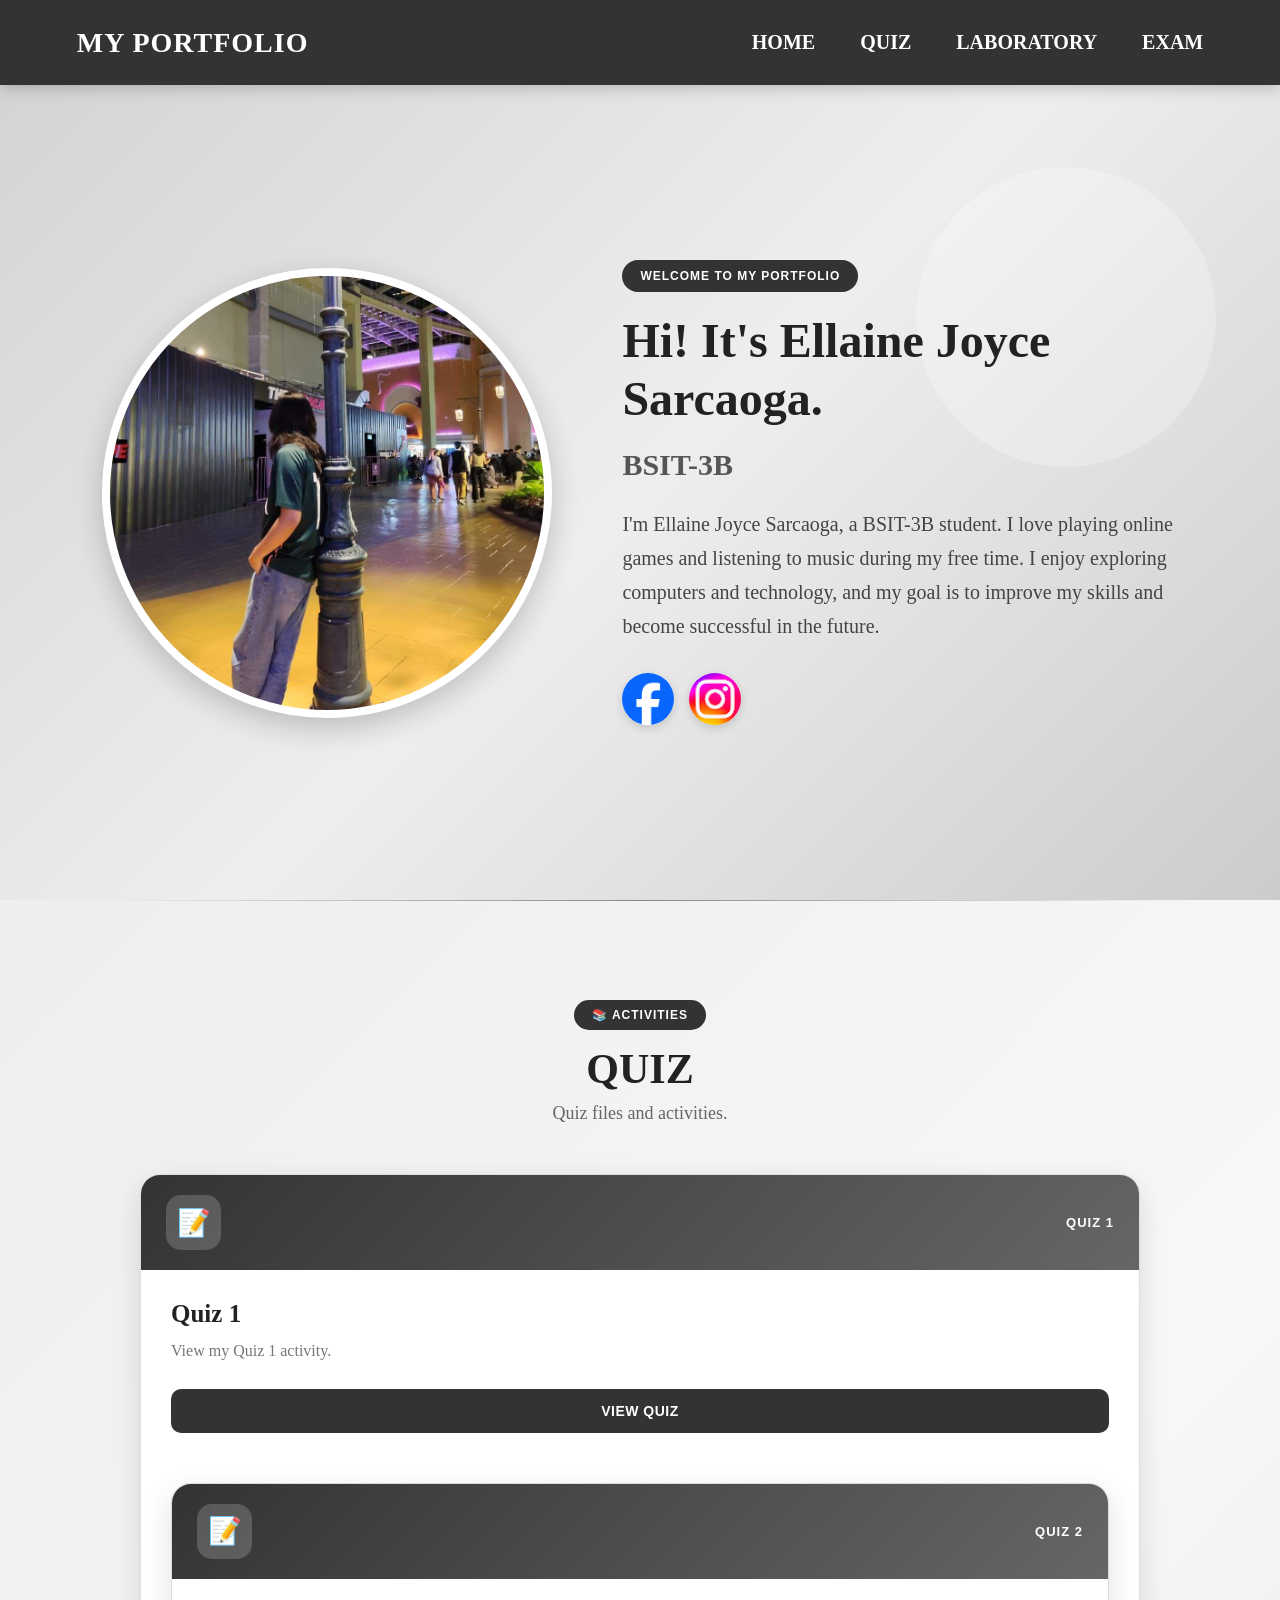
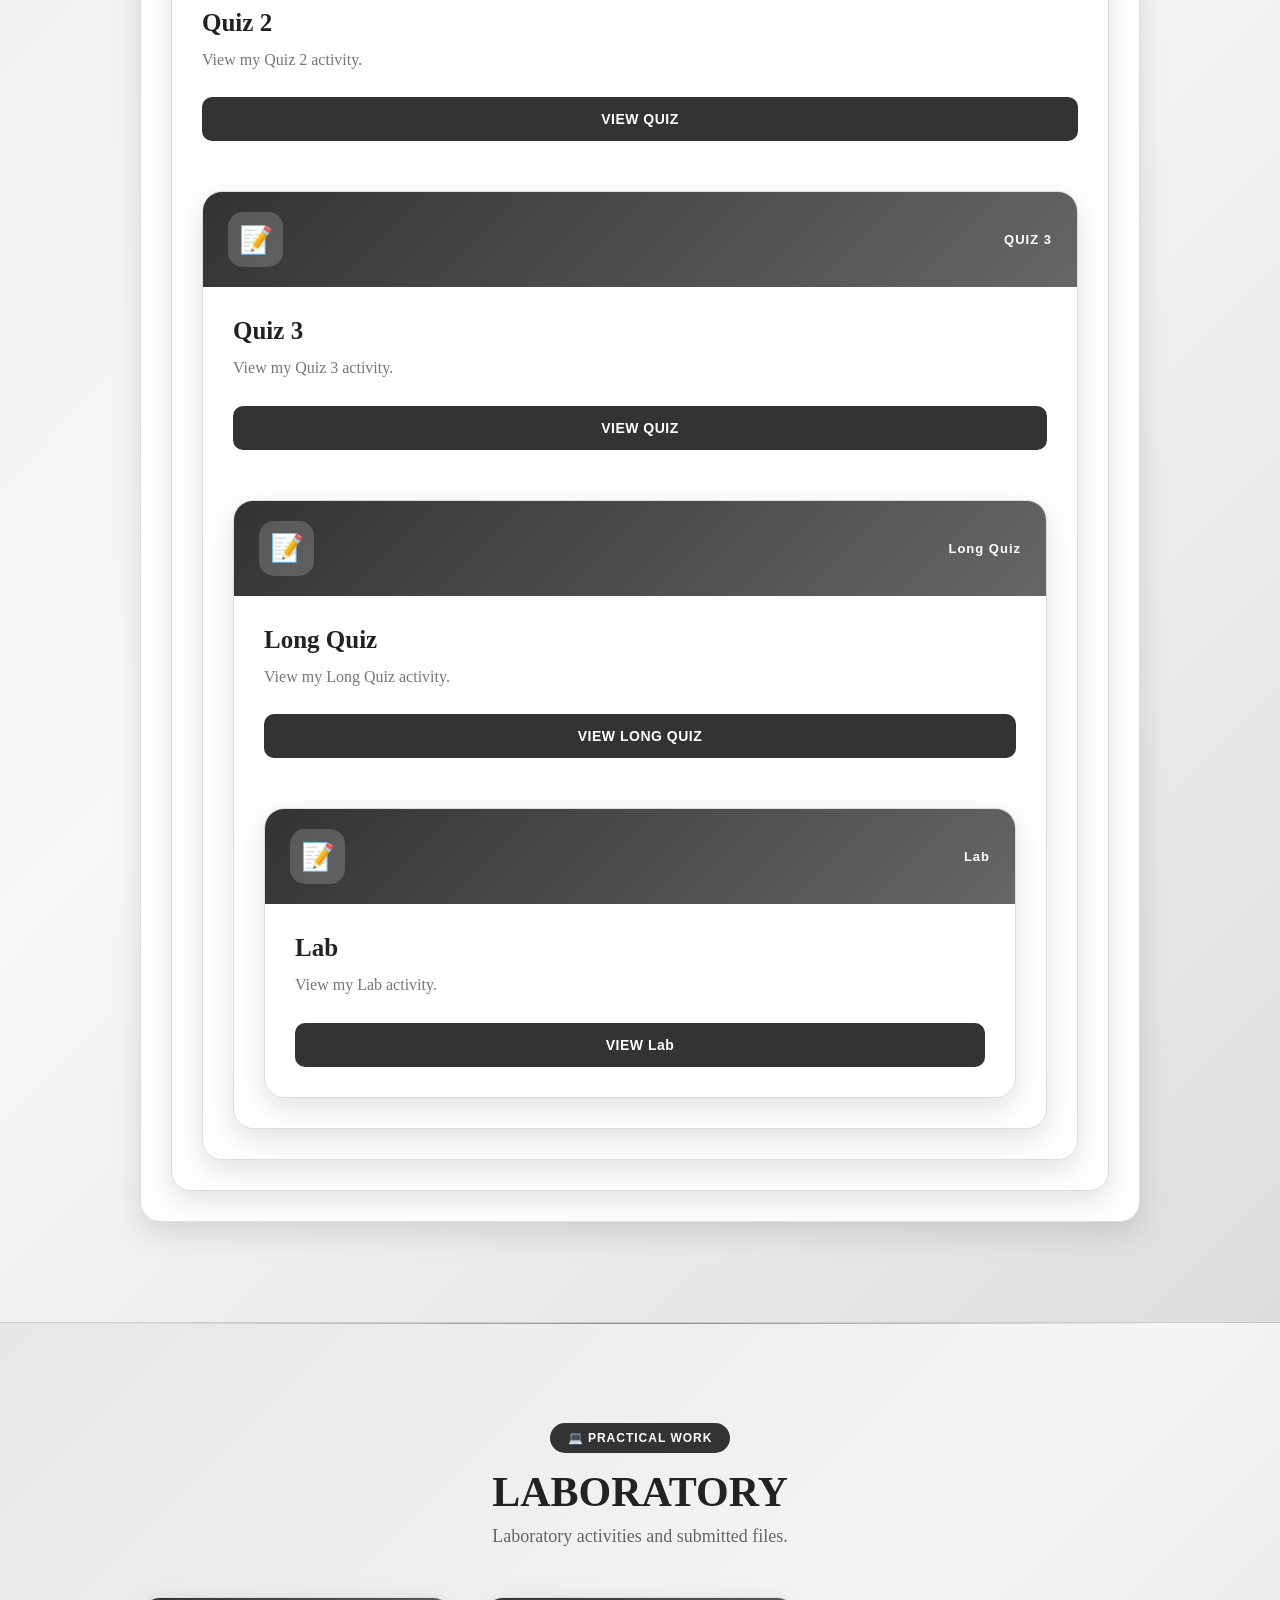
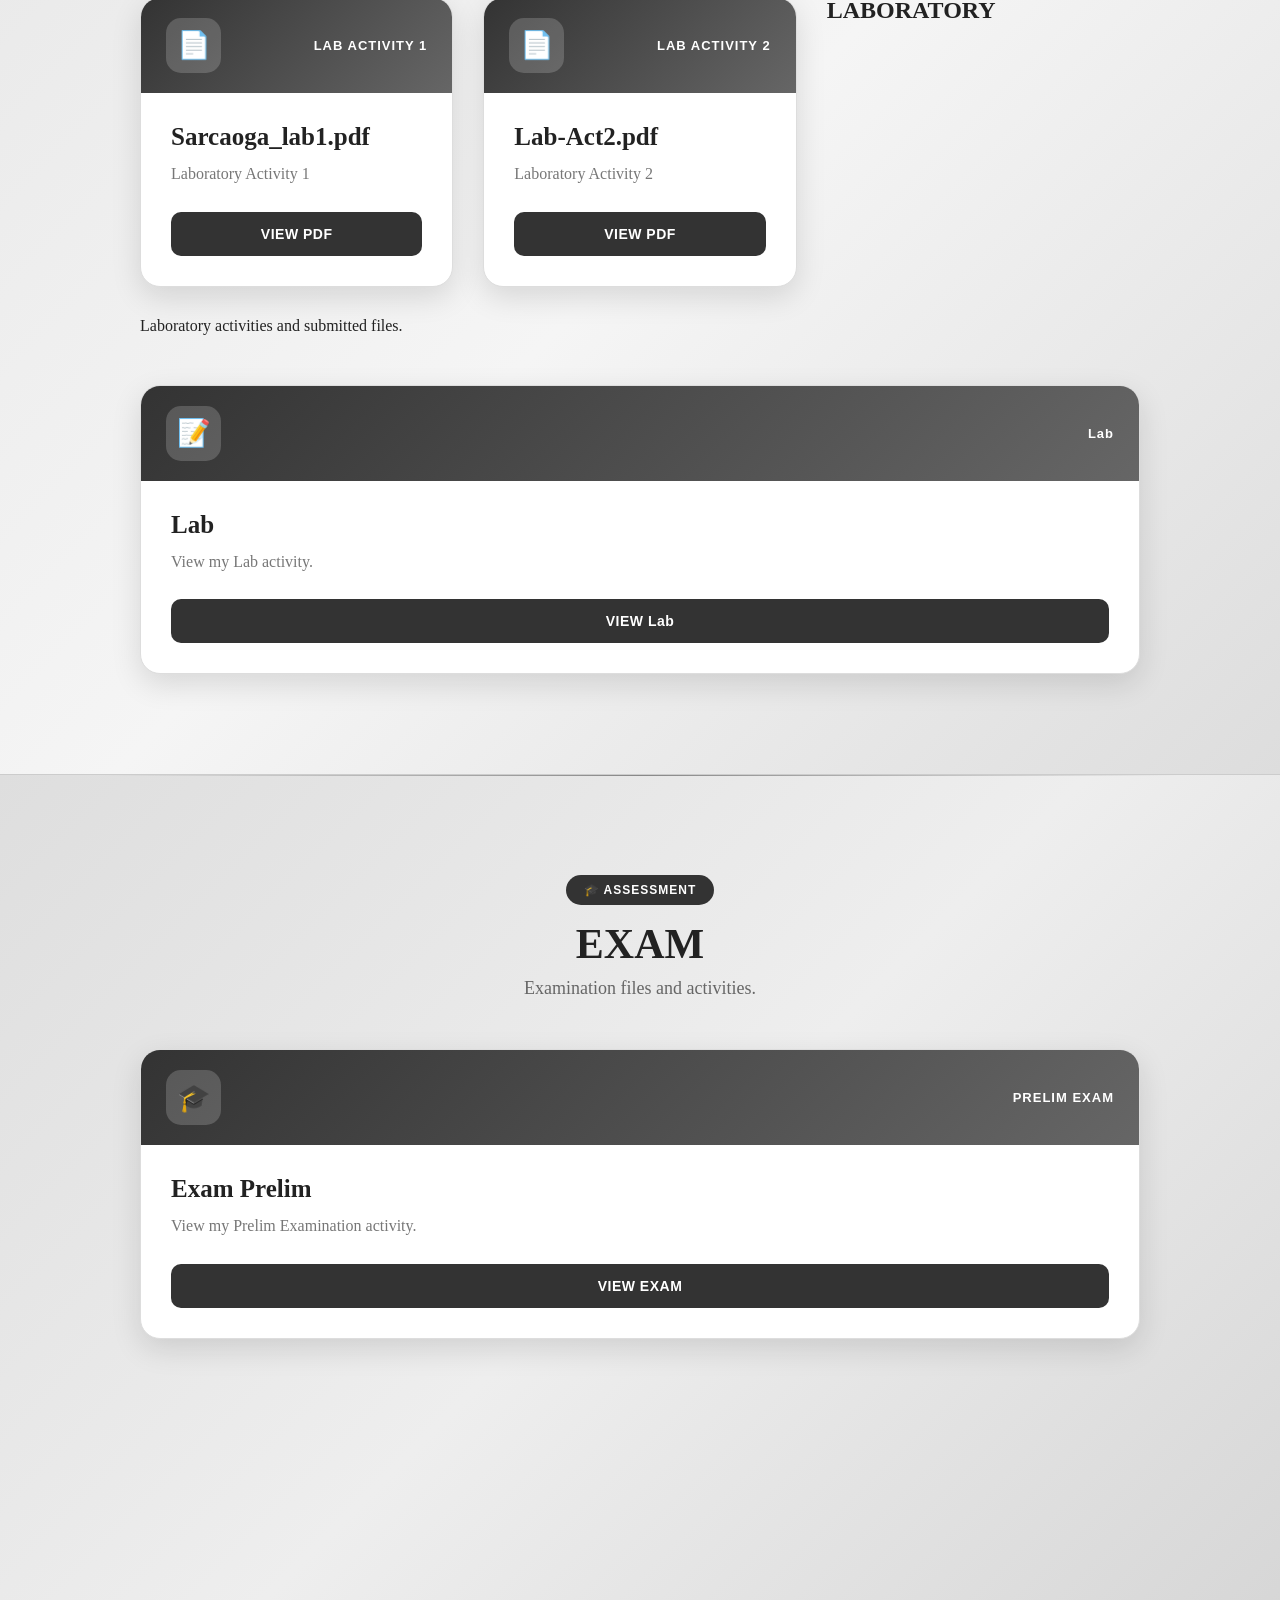
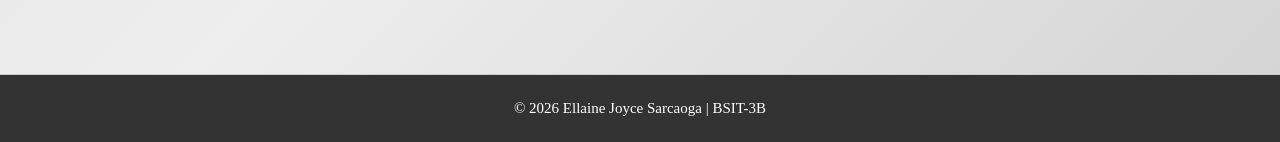
==== index.html @ f3a7a035 "Update index.html" ====
<!DOCTYPE html>
 <html lang="en"> 
    <head> 
        <meta charset="UTF-8"> 
        <meta name="viewport" content="width=device-width, initial-scale=1.0"> 
        <title>Ellaine Joyce Sarcaoga | My Portfolio</title>
        <link rel="stylesheet" href="style.css"> </head>
    <body>
             <header>
                 <div class="logo"> MY PORTFOLIO </div>
<nav>
    <a href="#home">HOME</a>
    <a href="#quiz">QUIZ</a>
    <a href="#laboratory">LABORATORY</a>
    <a href="#exam">EXAM</a>
</nav>

</header> <section id="home" class="home-section"> <div class="profile-container"> <div class="profile-image"> <img src="Profile.jpg" alt="Ellaine Joyce Sarcaoga"> </div>
    <div class="intro">
        <span class="home-badge">
            WELCOME TO MY PORTFOLIO
        </span>

        <h1>
            Hi! It's Ellaine Joyce Sarcaoga.
        </h1>

        <h2>
            BSIT-3B
        </h2>

        <p>
            I'm Ellaine Joyce Sarcaoga, a BSIT-3B student.
            I love playing online games and listening to music
            during my free time. I enjoy exploring computers and
            technology, and my goal is to improve my skills and
            become successful in the future.
        </p>

        <div class="social-icons">
            <a href="#" title="Facebook">
                <img src="fb logo.webp" alt="Facebook">
            </a>

            <a href="#" title="Instagram">
                <img src="insta.webp" alt="Instagram">
            </a>
        </div>
    </div>
</div>

</section> <section id="quiz" class="file-section quiz-section"> <div class="section-header"> <span class="section-badge"> 📚 ACTIVITIES </span>
    <h1>
        QUIZ
    </h1>

    <p>
        Quiz files and activities.
    </p>
</div>

<div class="activity-grid">
    <article class="activity-card">
        <div class="card-top">
            <div class="card-icon">
                📝
            </div>

            <span>
                QUIZ 1
            </span>
        </div>

        <div class="activity-content">
            <h2>
                Quiz 1
            </h2>

            <p>
                View my Quiz 1 activity.
            </p>

            <button
                type="button"
                class="design-button"
                onclick="openDefaultImage('Quiz 1.png', 'Quiz 1')">
                VIEW QUIZ
            </button>
         <span>
          
<div class="activity-grid">
    <article class="activity-card">
        <div class="card-top">
            <div class="card-icon">
                📝
            </div>

            <span>
                QUIZ 2
            </span>
        </div>

        <div class="activity-content">
            <h2>
                Quiz 2
            </h2>

            <p>
                View my Quiz 2 activity.
            </p>

            <button
                type="button"
                class="design-button"
                onclick="openDefaultImage('quiz2.jpg', 'Quiz 2')">
                VIEW QUIZ
            </button>
         <span>

<div class="activity-grid">
    <article class="activity-card">
        <div class="card-top">
            <div class="card-icon">
                📝
            </div>

            <span>
                QUIZ 3
            </span>
        </div>

        <div class="activity-content">
            <h2>
                Quiz 3
            </h2>

            <p>
                View my Quiz 3 activity.
            </p>

            <button
                type="button"
                class="design-button"
                onclick="openDefaultImage('quiz3.jpg', 'Quiz 3')">
                VIEW QUIZ
            </button>
         <span>

<div class="activity-grid">
    <article class="activity-card">
        <div class="card-top">
            <div class="card-icon">
                📝
            </div>

            <span>
                Long Quiz
            </span>
        </div>

        <div class="activity-content">
            <h2>
                Long Quiz 
            </h2>

            <p>
                View my Long Quiz activity.
            </p>

            <button
                type="button"
                class="design-button"
                onclick="openDefaultImage('longquiz.jpg', 'Long Quiz')">
                VIEW LONG QUIZ
            </button>
         <span>
          
 <div class="activity-grid">
    <article class="activity-card">
        <div class="card-top">
            <div class="card-icon">
                📝
            </div>

            <span>
                Lab
            </span>
        </div>

        <div class="activity-content">
            <h2>
                Lab 
            </h2>

            <p>
                View my Lab activity.
            </p>

            <button
                type="button"
                class="design-button"
                onclick="openDefaultImage('lab3.png', 'Lab')">
                VIEW Lab
            </button>
         <span>
        </div>
    </article>
</div>

</section> <section id="laboratory" class="file-section laboratory-section"> <div class="section-header"> <span class="section-badge"> 💻 PRACTICAL WORK </span>
    <h1>
        LABORATORY
    </h1>

    <p>
        Laboratory activities and submitted files.
    </p>
</div>

<div class="activity-grid laboratory-grid">
    <article class="activity-card">
        <div class="card-top">
            <div class="card-icon">
                📄
            </div>

            <span>
                LAB ACTIVITY 1
            </span>
        </div>

        <div class="activity-content">
            <h2>
                Sarcaoga_lab1.pdf
            </h2>

            <p>
                Laboratory Activity 1
            </p>

            <button
                type="button"
                class="design-button"
                onclick="openDefaultPDF('Sarcaoga_lab1.pdf')">
                VIEW PDF
            </button>
        </div>
    </article>

    <article class="activity-card">
        <div class="card-top">
            <div class="card-icon">
                📄
            </div>

            <span>
                LAB ACTIVITY 2
            </span>
        </div>

        <div class="activity-content">
            <h2>
                Lab-Act2.pdf
            </h2>

            <p>
                Laboratory Activity 2
            </p>

            <button
                type="button"
                class="design-button"
                onclick="openDefaultPDF('Lab-Act2.pdf')">
                VIEW PDF
            </button>
        </div>
    </article>
     <h1>
        LABORATORY
    </h1>

    <p>
        Laboratory activities and submitted files.
    </p>
</div>

<div class="activity-grid">
    <article class="activity-card">
        <div class="card-top">
            <div class="card-icon">
                📝
            </div>

            <span>
                Lab
            </span>
        </div>

        <div class="activity-content">
            <h2>
                Lab 
            </h2>

            <p>
                View my Lab activity.
            </p>

            <button
                type="button"
                class="design-button"
                onclick="openDefaultImage('lab3.png', 'Lab')">
                VIEW Lab
            </button>
         <span>
        </div>
    </article>
</div>

</section> <section id="exam" class="file-section exam-section"> <div class="section-header"> <span class="section-badge"> 🎓 ASSESSMENT </span>
    <h1>
        EXAM
    </h1>

    <p>
        Examination files and activities.
    </p>
</div>

<div class="activity-grid">
    <article class="activity-card">
        <div class="card-top">
            <div class="card-icon">
                🎓
            </div>

            <span>
                PRELIM EXAM
            </span>
        </div>

        <div class="activity-content">
            <h2>
                Exam Prelim
            </h2>

            <p>
                View my Prelim Examination activity.
            </p>

            <button
                type="button"
                class="design-button"
                onclick="openDefaultImage('exam prelim.png', 'Exam Prelim')">
                VIEW EXAM
            </button>
        </div>
    </article>
</div>

</section> <footer> <p> © 2026 Ellaine Joyce Sarcaoga | BSIT-3B </p> </footer> <div id="viewModal" class="modal"> <div class="modal-content"> <div class="modal-header"> <h2 id="modalTitle"> File Preview </h2>
        <button
            type="button"
            class="close-button"
            onclick="closeModal()"
            aria-label="Close">
            ×
        </button>
    </div>

    <div id="previewContainer" class="preview-container">
    </div>
</div>

</div> <script src="script.js"></script> 
</body> 
</html>
---- style.css ----
* {
    margin: 0;
    padding: 0;
    box-sizing: border-box;
    font-family: "Bookman Old Style", Bookman, Georgia, serif;
}

html {
    scroll-behavior: smooth;
}

body {
    background: #eeeeee;
    color: #222222;
}

header {
    width: 100%;
    min-height: 85px;
    background: #333333;
    display: flex;
    align-items: center;
    justify-content: space-between;
    padding: 0 6%;
    position: sticky;
    top: 0;
    z-index: 1000;
    box-shadow: 0 3px 15px rgba(0, 0, 0, 0.20);
}

.logo {
    color: #ffffff;
    font-size: 28px;
    font-weight: bold;
    letter-spacing: 1px;
}

nav {
    display: flex;
    align-items: center;
    gap: 45px;
}

nav a {
    color: #ffffff;
    text-decoration: none;
    font-size: 20px;
    font-weight: bold;
    position: relative;
    transition: 0.3s;
}

nav a::after {
    content: "";
    position: absolute;
    left: 0;
    bottom: -8px;
    width: 0;
    height: 3px;
    background: #ffffff;
    border-radius: 10px;
    transition: 0.3s;
}

nav a:hover {
    color: #bbbbbb;
}

nav a:hover::after {
    width: 100%;
}

.home-section {
    min-height: calc(100vh - 85px);
    background: linear-gradient(135deg, #d4d4d4, #eeeeee, #cccccc);
    display: flex;
    align-items: center;
    padding: 70px 8%;
    position: relative;
}

.home-section::before {
    content: "";
    position: absolute;
    width: 300px;
    height: 300px;
    border-radius: 50%;
    background: rgba(255, 255, 255, 0.25);
    top: 10%;
    right: 5%;
}

.profile-container {
    width: 100%;
    display: flex;
    align-items: center;
    gap: 70px;
    position: relative;
    z-index: 1;
}

.profile-image {
    width: 450px;
    height: 450px;
    border-radius: 50%;
    overflow: hidden;
    border: 8px solid #ffffff;
    flex-shrink: 0;
    background: #eeeeee;
    box-shadow: 0 10px 30px rgba(0, 0, 0, 0.20);
    transition: 0.4s;
}

.profile-image:hover {
    transform: scale(1.03);
    box-shadow: 0 15px 40px rgba(0, 0, 0, 0.25);
}

.profile-image img {
    width: 100%;
    height: 100%;
    object-fit: cover;
    display: block;
}

.intro {
    max-width: 700px;
    color: #333333;
}

.home-badge {
    display: inline-block;
    padding: 9px 18px;
    margin-bottom: 20px;
    border-radius: 30px;
    background: #333333;
    color: #ffffff;
    font-family: Arial, sans-serif;
    font-size: 12px;
    font-weight: bold;
    letter-spacing: 1px;
}

.intro h1 {
    font-size: 48px;
    margin-bottom: 20px;
    color: #222222;
    line-height: 1.2;
}

.intro h2 {
    font-size: 30px;
    margin-bottom: 25px;
    color: #555555;
}

.intro p {
    font-size: 20px;
    line-height: 1.7;
    color: #444444;
}

.social-icons {
    display: flex;
    gap: 15px;
    margin-top: 30px;
}

.social-icons a {
    width: 52px;
    height: 52px;
    border-radius: 50%;
    background: #ffffff;
    display: flex;
    align-items: center;
    justify-content: center;
    overflow: hidden;
    text-decoration: none;
    transition: 0.3s;
    box-shadow: 0 3px 10px rgba(0, 0, 0, 0.15);
}

.social-icons a img {
    width: 100%;
    height: 100%;
    object-fit: cover;
    display: block;
}

.social-icons a:hover {
    transform: translateY(-5px);
    box-shadow: 0 8px 20px rgba(0, 0, 0, 0.25);
}

.file-section {
    min-height: 100vh;
    padding: 100px 8%;
    border-bottom: 1px solid #cccccc;
    position: relative;
}

.section-header {
    text-align: center;
    margin-bottom: 40px;
}

.section-header h1 {
    font-size: 42px;
    color: #222222;
    margin-bottom: 10px;
}

.section-header p {
    font-size: 18px;
    color: #666666;
}

.section-badge {
    display: inline-block;
    padding: 8px 18px;
    margin-bottom: 15px;
    border-radius: 30px;
    background: #333333;
    color: #ffffff;
    font-family: Arial, sans-serif;
    font-size: 12px;
    font-weight: bold;
    letter-spacing: 1px;
}

.quiz-section {
    background: linear-gradient(135deg, #eeeeee 0%, #f8f8f8 50%, #dddddd 100%);
}

.laboratory-section {
    background: linear-gradient(135deg, #e7e7e7, #f5f5f5, #dddddd);
}

.exam-section {
    background: linear-gradient(135deg, #dedede 0%, #eeeeee 50%, #d5d5d5 100%);
}

.quiz-section::before,
.laboratory-section::before,
.exam-section::before {
    content: "";
    position: absolute;
    top: 0;
    left: 8%;
    right: 8%;
    height: 1px;
    background: linear-gradient(to right, transparent, #888888, transparent);
}

.activity-grid {
    max-width: 1000px;
    margin: 50px auto 0;
    display: grid;
    grid-template-columns: repeat(auto-fit, minmax(280px, 1fr));
    gap: 30px;
}

.laboratory-grid {
    max-width: 1000px;
}

.activity-card {
    background: #ffffff;
    border-radius: 20px;
    overflow: hidden;
    border: 1px solid #dddddd;
    box-shadow: 0 10px 30px rgba(0, 0, 0, 0.12);
    transition: 0.35s ease;
}

.activity-card:hover {
    transform: translateY(-10px);
    box-shadow: 0 20px 40px rgba(0, 0, 0, 0.18);
}

.card-top {
    min-height: 95px;
    padding: 20px 25px;
    display: flex;
    align-items: center;
    justify-content: space-between;
    color: #ffffff;
    background: linear-gradient(135deg, #333333, #666666);
}

.card-top span {
    font-family: Arial, sans-serif;
    font-size: 13px;
    font-weight: bold;
    letter-spacing: 1px;
}

.card-icon {
    width: 55px;
    height: 55px;
    border-radius: 15px;
    background: rgba(255, 255, 255, 0.18);
    display: flex;
    align-items: center;
    justify-content: center;
    font-size: 27px;
}

.activity-content {
    padding: 30px;
}

.activity-content h2 {
    font-size: 25px;
    margin-bottom: 10px;
    color: #222222;
}

.activity-content p {
    color: #777777;
    line-height: 1.6;
    margin-bottom: 25px;
}

.design-button {
    border: none;
    display: inline-block;
    width: 100%;
    padding: 14px 20px;
    border-radius: 10px;
    background: #333333;
    color: #ffffff;
    text-align: center;
    font-family: Arial, sans-serif;
    font-size: 14px;
    font-weight: bold;
    letter-spacing: 0.5px;
    cursor: pointer;
    transition: 0.3s ease;
}

.design-button:hover {
    background: #111111;
    transform: translateY(-2px);
}

.upload-box {
    max-width: 800px;
    margin: 50px auto 45px;
    padding: 40px 30px;
    background: #ffffff;
    border: 2px dashed #999999;
    border-radius: 20px;
    text-align: center;
    box-shadow: 0 8px 25px rgba(0, 0, 0, 0.08);
    transition: 0.3s;
}

.upload-box:hover {
    border-color: #333333;
    transform: translateY(-3px);
}

.upload-icon {
    font-size: 45px;
    margin-bottom: 10px;
}

.upload-box h2 {
    color: #222222;
    margin-bottom: 10px;
}

.upload-box p {
    color: #777777;
    font-size: 15px;
    line-height: 1.6;
    margin-bottom: 25px;
}

.upload-button {
    display: inline-block;
    padding: 14px 25px;
    background: #333333;
    color: #ffffff;
    border-radius: 8px;
    cursor: pointer;
    font-family: Arial, sans-serif;
    font-size: 15px;
    font-weight: bold;
    transition: 0.3s;
}

.upload-button:hover {
    background: #111111;
    transform: translateY(-2px);
}

.file-input {
    display: none;
}

.exam-upload-button {
    width: 100%;
    text-align: center;
}

.file-list {
    max-width: 1000px;
    margin: auto;
    display: flex;
    flex-direction: column;
    gap: 15px;
}

.exam-file-list {
    margin-top: 35px;
}

.file-card {
    background: #ffffff;
    border-radius: 12px;
    padding: 20px;
    display: flex;
    align-items: center;
    justify-content: space-between;
    gap: 20px;
    box-shadow: 0 3px 12px rgba(0, 0, 0, 0.10);
    border-left: 6px solid #444444;
}

.file-information {
    display: flex;
    align-items: center;
    gap: 15px;
    min-width: 0;
}

.file-icon {
    width: 55px;
    height: 55px;
    background: #444444;
    color: #ffffff;
    border-radius: 8px;
    display: flex;
    align-items: center;
    justify-content: center;
    font-size: 13px;
    font-weight: bold;
    flex-shrink: 0;
}

.file-details {
    min-width: 0;
}

.file-name {
    font-size: 18px;
    font-weight: bold;
    color: #222222;
    word-break: break-word;
}

.file-size {
    font-size: 13px;
    color: #777777;
    margin-top: 5px;
}

.file-actions {
    display: flex;
    gap: 10px;
    flex-shrink: 0;
}

.view-button,
.delete-button {
    border: none;
    padding: 10px 17px;
    border-radius: 6px;
    cursor: pointer;
    font-weight: bold;
    font-family: Arial, sans-serif;
    transition: 0.3s;
}

.view-button {
    background: #333333;
    color: #ffffff;
}

.view-button:hover {
    background: #666666;
}

.delete-button {
    background: #888888;
    color: #ffffff;
}

.delete-button:hover {
    background: #222222;
}

.modal {
    display: none;
    position: fixed;
    z-index: 2000;
    left: 0;
    top: 0;
    width: 100%;
    height: 100%;
    background: rgba(0, 0, 0, 0.80);
    padding: 30px;
    align-items: center;
    justify-content: center;
}

.modal-content {
    width: 95%;
    height: 95%;
    max-width: 1200px;
    background: #ffffff;
    border-radius: 12px;
    overflow: hidden;
    display: flex;
    flex-direction: column;
}

.modal-header {
    min-height: 65px;
    background: #333333;
    color: #ffffff;
    padding: 0 20px;
    display: flex;
    align-items: center;
    justify-content: space-between;
    gap: 15px;
}

.modal-header h2 {
    font-size: 20px;
    word-break: break-word;
}

.close-button {
    width: 40px;
    height: 40px;
    border: none;
    border-radius: 50%;
    background: #ffffff;
    color: #333333;
    font-size: 30px;
    cursor: pointer;
}

.close-button:hover {
    background: #aaaaaa;
}

.preview-container {
    flex: 1;
    padding: 15px;
    overflow: auto;
    background: #dddddd;
    display: flex;
    justify-content: center;
    align-items: center;
}

.preview-container img {
    max-width: 100%;
    max-height: 100%;
    object-fit: contain;
    box-shadow: 0 3px 15px rgba(0, 0, 0, 0.20);
}

.preview-container iframe {
    width: 100%;
    height: 100%;
    border: none;
    background: #ffffff;
}

.unsupported-preview {
    text-align: center;
    background: #ffffff;
    padding: 40px;
    border-radius: 12px;
    max-width: 600px;
}

.unsupported-preview h3 {
    margin-bottom: 15px;
    color: #222222;
}

.unsupported-preview p {
    color: #666666;
    margin-bottom: 15px;
    line-height: 1.5;
}

.open-file-button {
    display: inline-block;
    padding: 12px 22px;
    background: #333333;
    color: #ffffff;
    text-decoration: none;
    border-radius: 7px;
    font-weight: bold;
}

.open-file-button:hover {
    background: #666666;
}

.restore-container {
    background: #eeeeee;
    text-align: center;
    padding: 30px;
}

.restore-button {
    border: none;
    padding: 13px 24px;
    border-radius: 7px;
    background: #555555;
    color: #ffffff;
    font-family: Arial, sans-serif;
    font-size: 14px;
    font-weight: bold;
    cursor: pointer;
    transition: 0.3s;
}

.restore-button:hover {
    background: #222222;
    transform: translateY(-2px);
}

footer {
    background: #333333;
    color: #ffffff;
    text-align: center;
    padding: 25px;
}

footer p {
    font-size: 15px;
}

@media (max-width: 1000px) {
    .profile-container {
        gap: 40px;
    }

    .profile-image {
        width: 350px;
        height: 350px;
    }

    .intro h1 {
        font-size: 38px;
    }
}

@media (max-width: 800px) {
    header {
        height: auto;
        padding: 20px;
        flex-direction: column;
        gap: 20px;
    }

    nav {
        gap: 20px;
        flex-wrap: wrap;
        justify-content: center;
    }

    nav a {
        font-size: 15px;
    }

    .home-section {
        padding: 60px 5%;
    }

    .profile-container {
        flex-direction: column;
        text-align: center;
    }

    .profile-image {
        width: 320px;
        height: 320px;
    }

    .intro {
        max-width: 100%;
    }

    .intro h1 {
        font-size: 36px;
    }

    .intro h2 {
        font-size: 25px;
    }

    .intro p {
        font-size: 17px;
    }

    .social-icons {
        justify-content: center;
    }

    .activity-grid {
        grid-template-columns: 1fr;
    }

    .file-card {
        flex-direction: column;
        align-items: stretch;
    }

    .file-actions {
        width: 100%;
    }

    .view-button,
    .delete-button {
        flex: 1;
    }
}

@media (max-width: 500px) {
    .profile-image {
        width: 250px;
        height: 250px;
    }

    .home-badge {
        font-size: 10px;
    }

    .intro h1 {
        font-size: 30px;
    }

    .intro h2 {
        font-size: 23px;
    }

    .intro p {
        font-size: 16px;
    }

    .section-header h1 {
        font-size: 32px;
    }

    .section-header p {
        font-size: 16px;
    }

    .file-section {
        padding: 80px 5%;
    }

    .upload-box {
        padding: 30px 15px;
    }

    .upload-button {
        font-size: 14px;
        padding: 13px 20px;
    }

    .card-top {
        padding: 18px;
    }

    .card-icon {
        width: 48px;
        height: 48px;
        font-size: 23px;
    }

    .activity-content {
        padding: 22px;
    }

    .modal {
        padding: 10px;
    }

    .modal-content {
        width: 100%;
        height: 95%;
    }
}
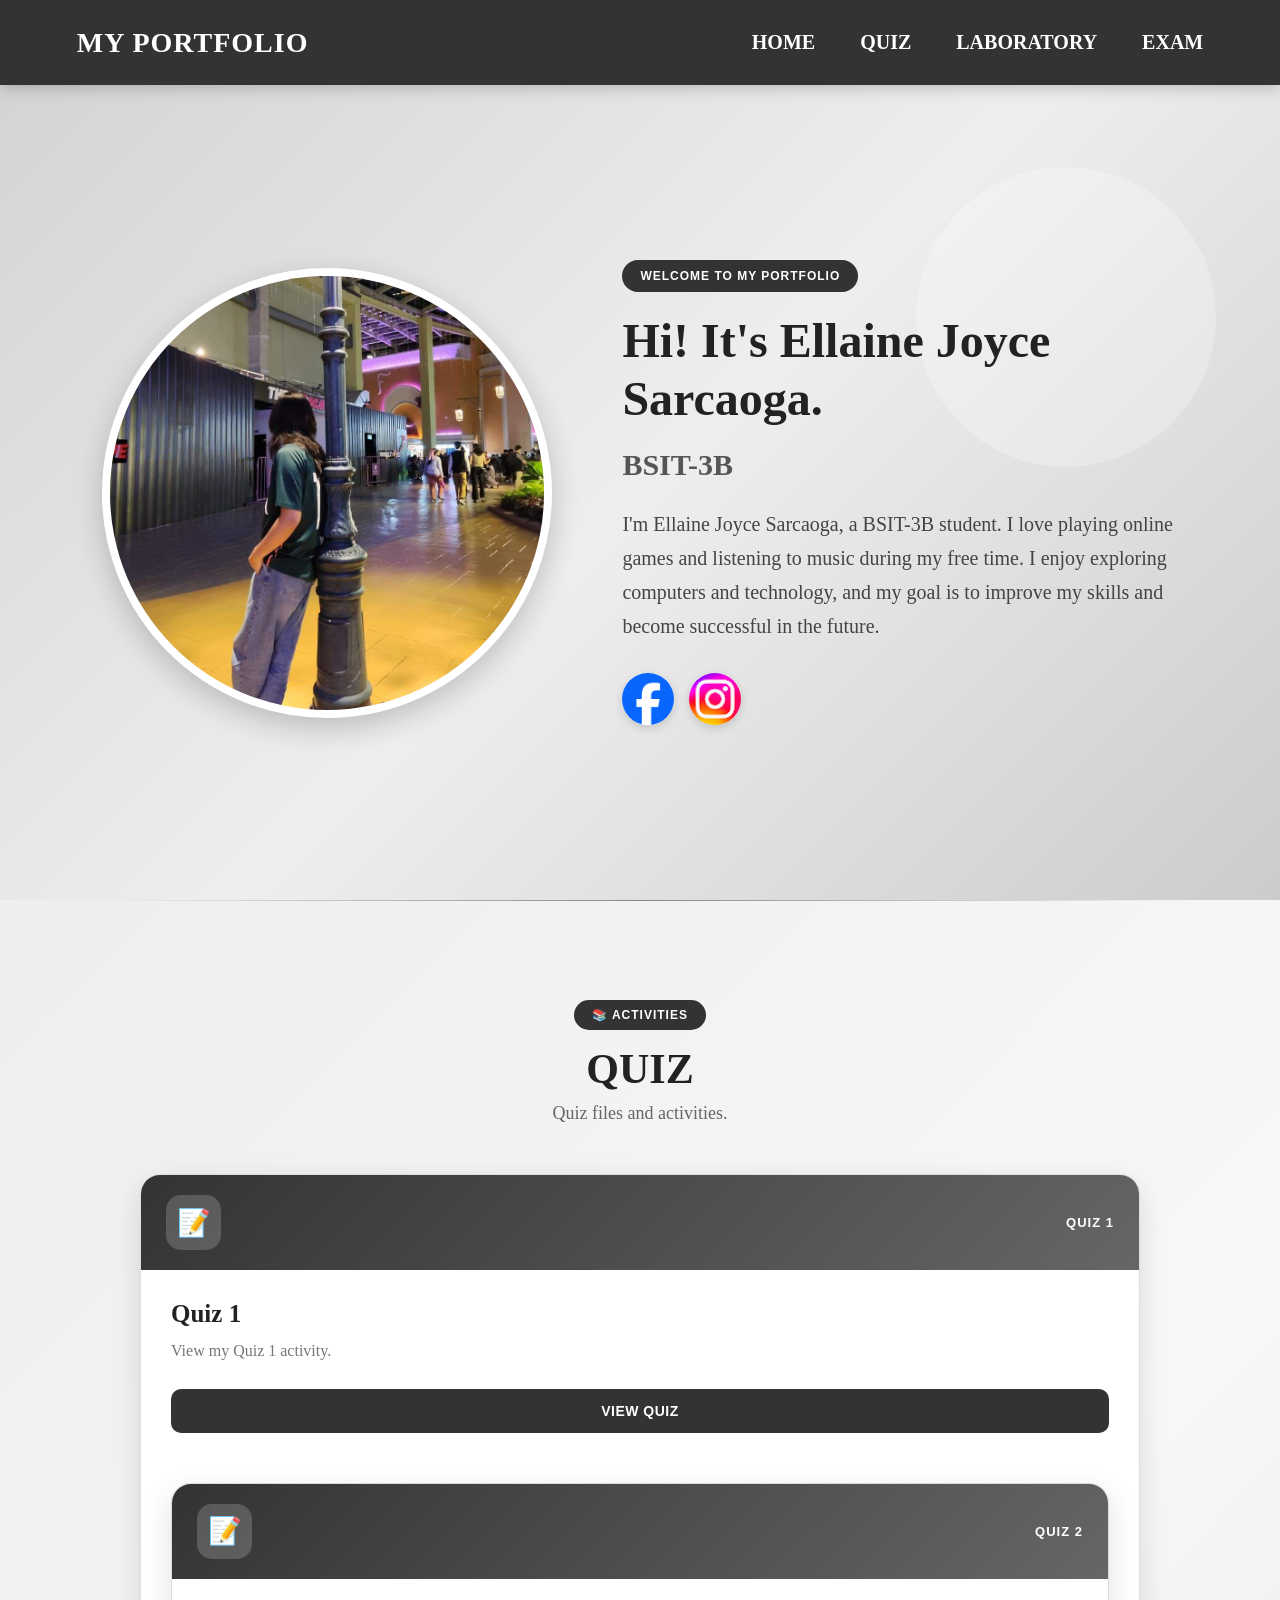
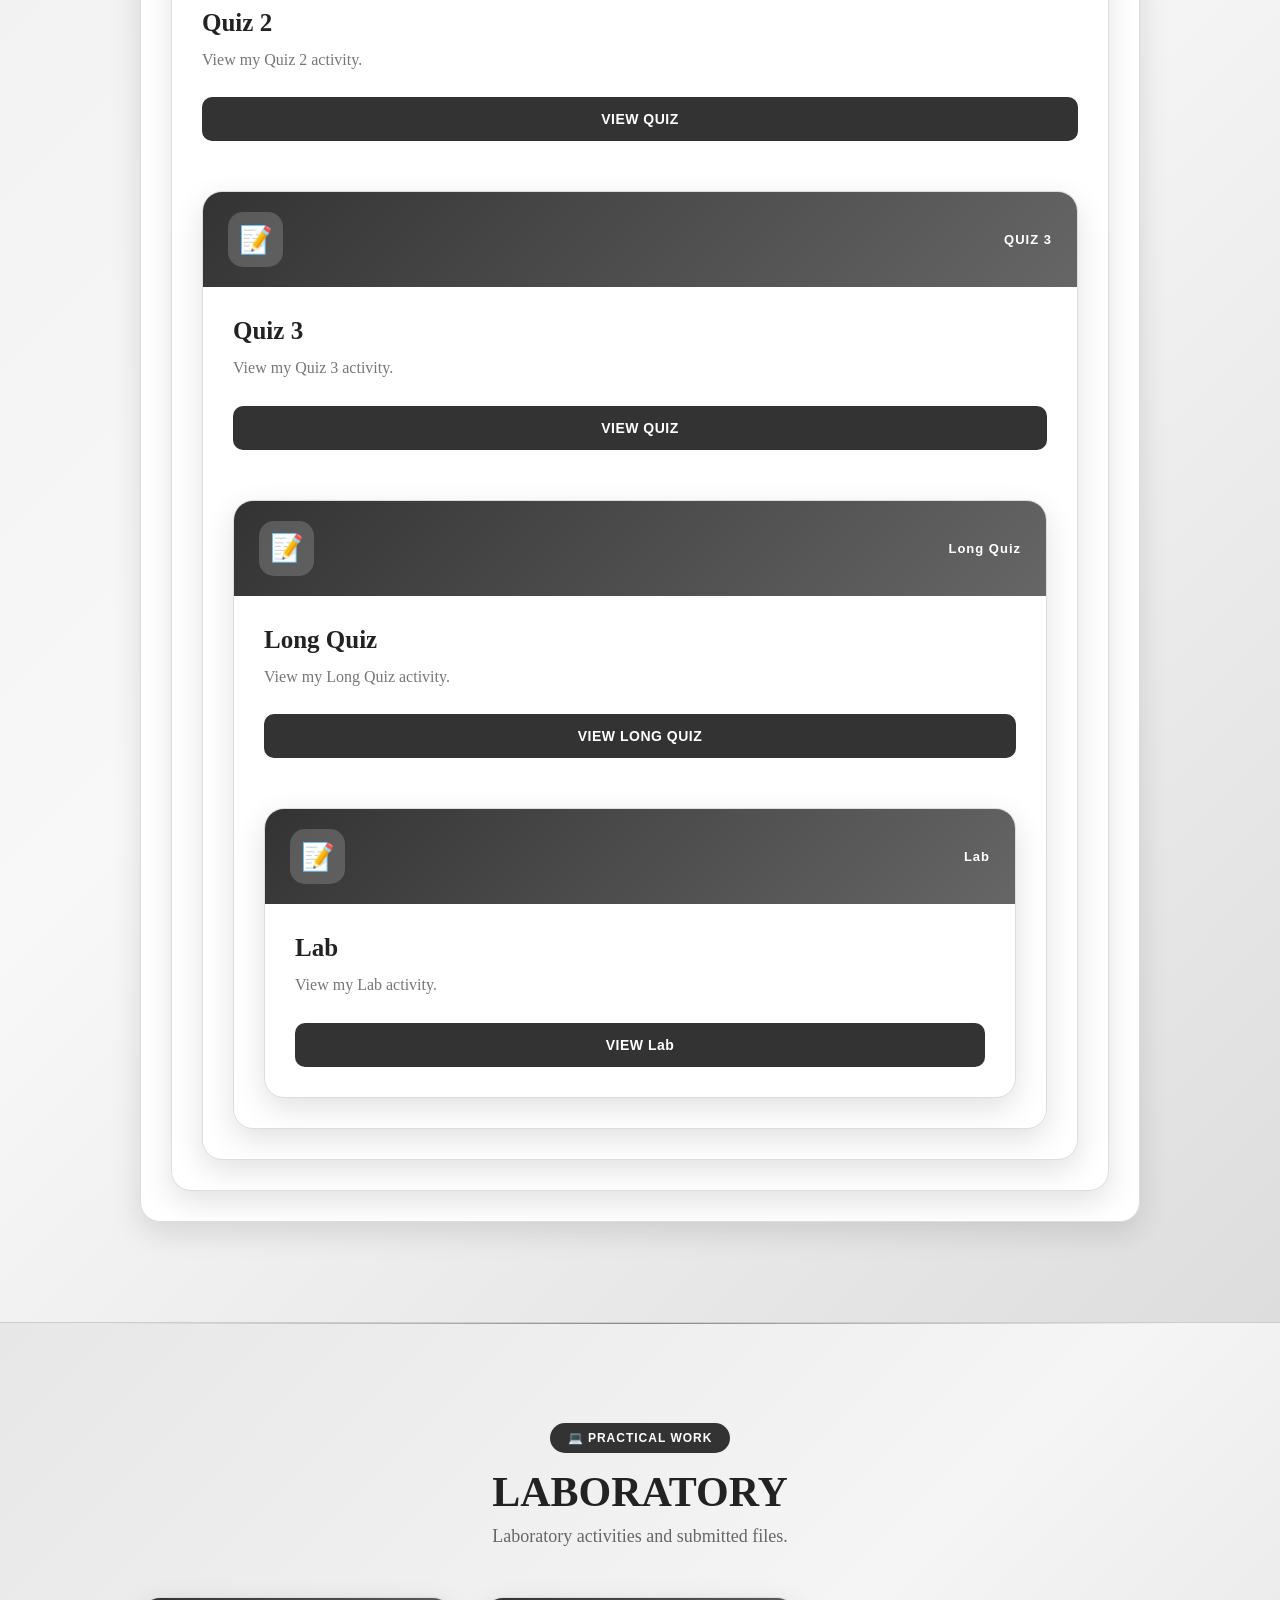
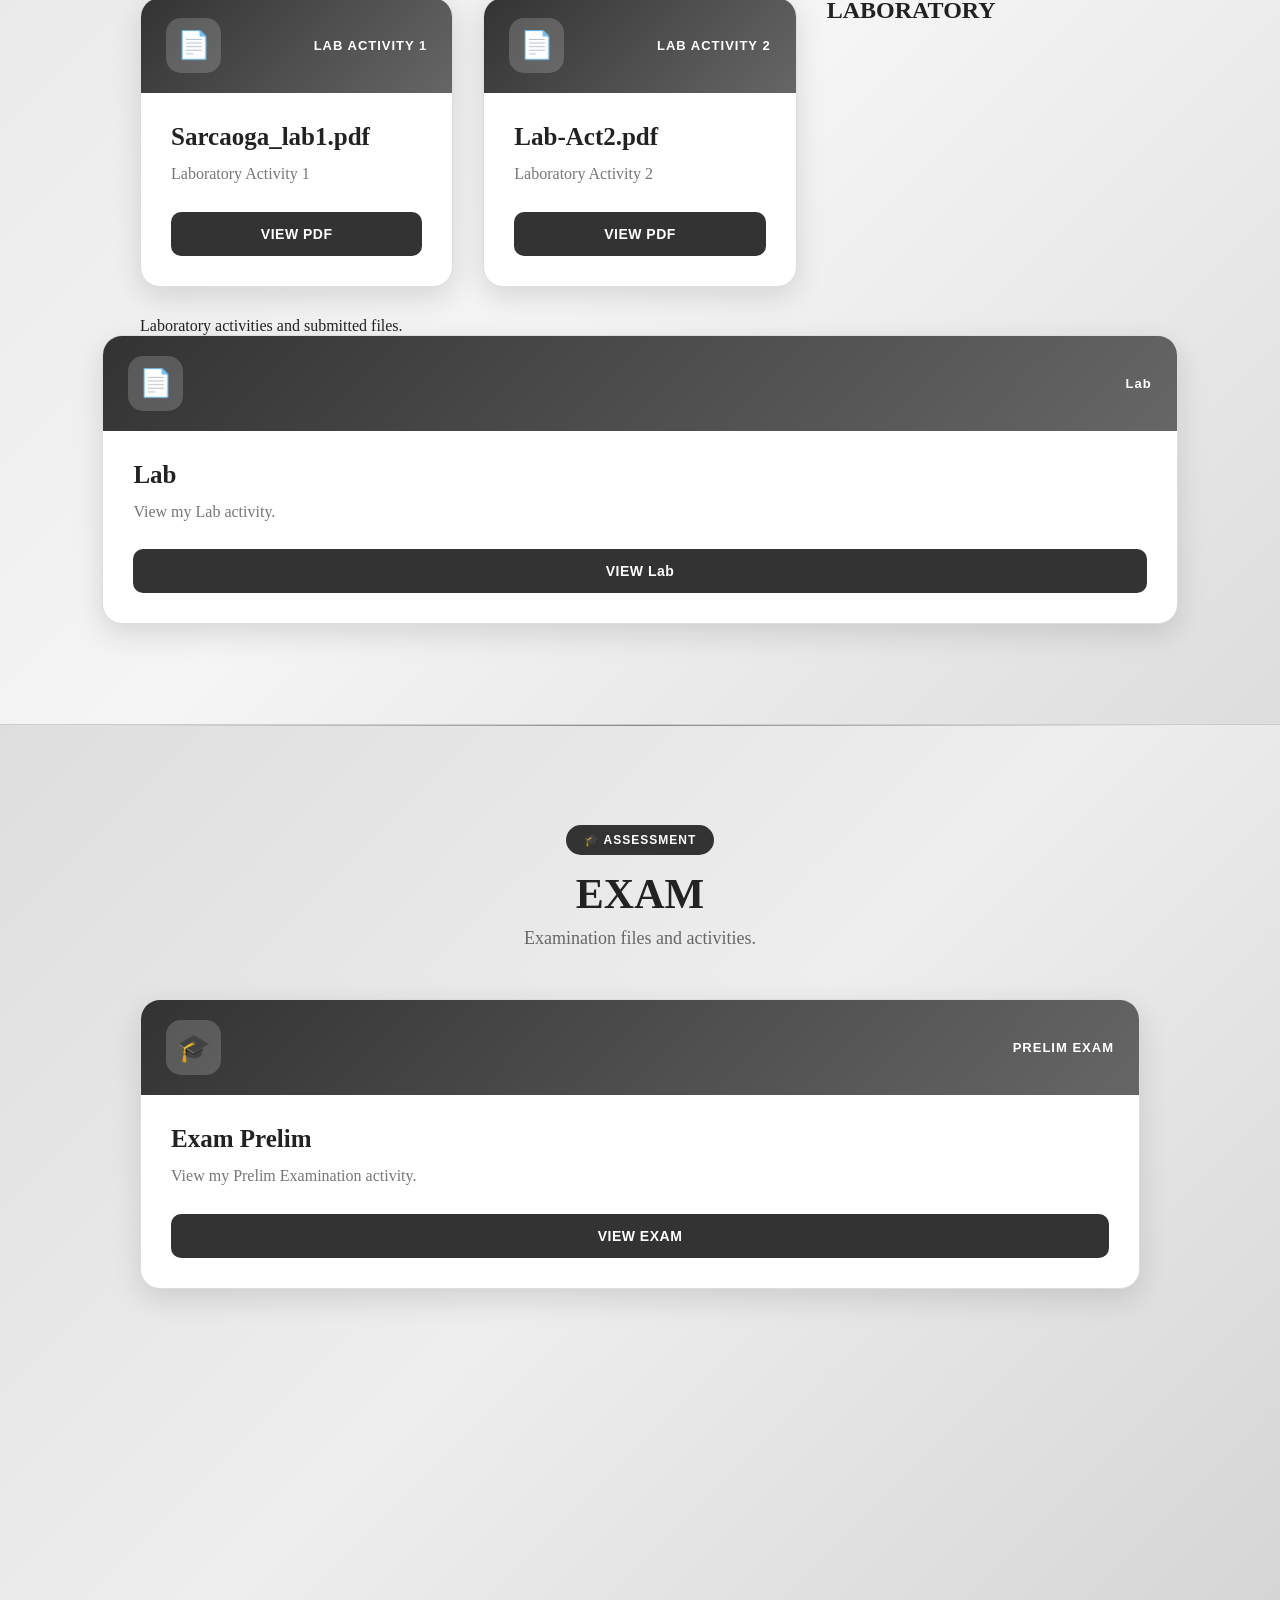
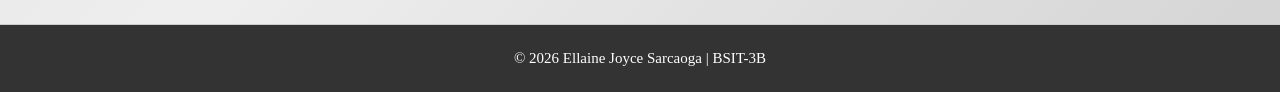
==== commit de5c3ed7: "Update index.html" ====
--- a/index.html
+++ b/index.html
@@ -284,12 +284,12 @@
     </p>
 </div>
 
-<div class="activity-grid">
-    <article class="activity-card">
-        <div class="card-top">
-            <div class="card-icon">
-                📝
-            </div>
+    <article class="activity-card">
+        <div class="card-top">
+            <div class="card-icon">
+                📄
+            </div>
+
 
             <span>
                 Lab
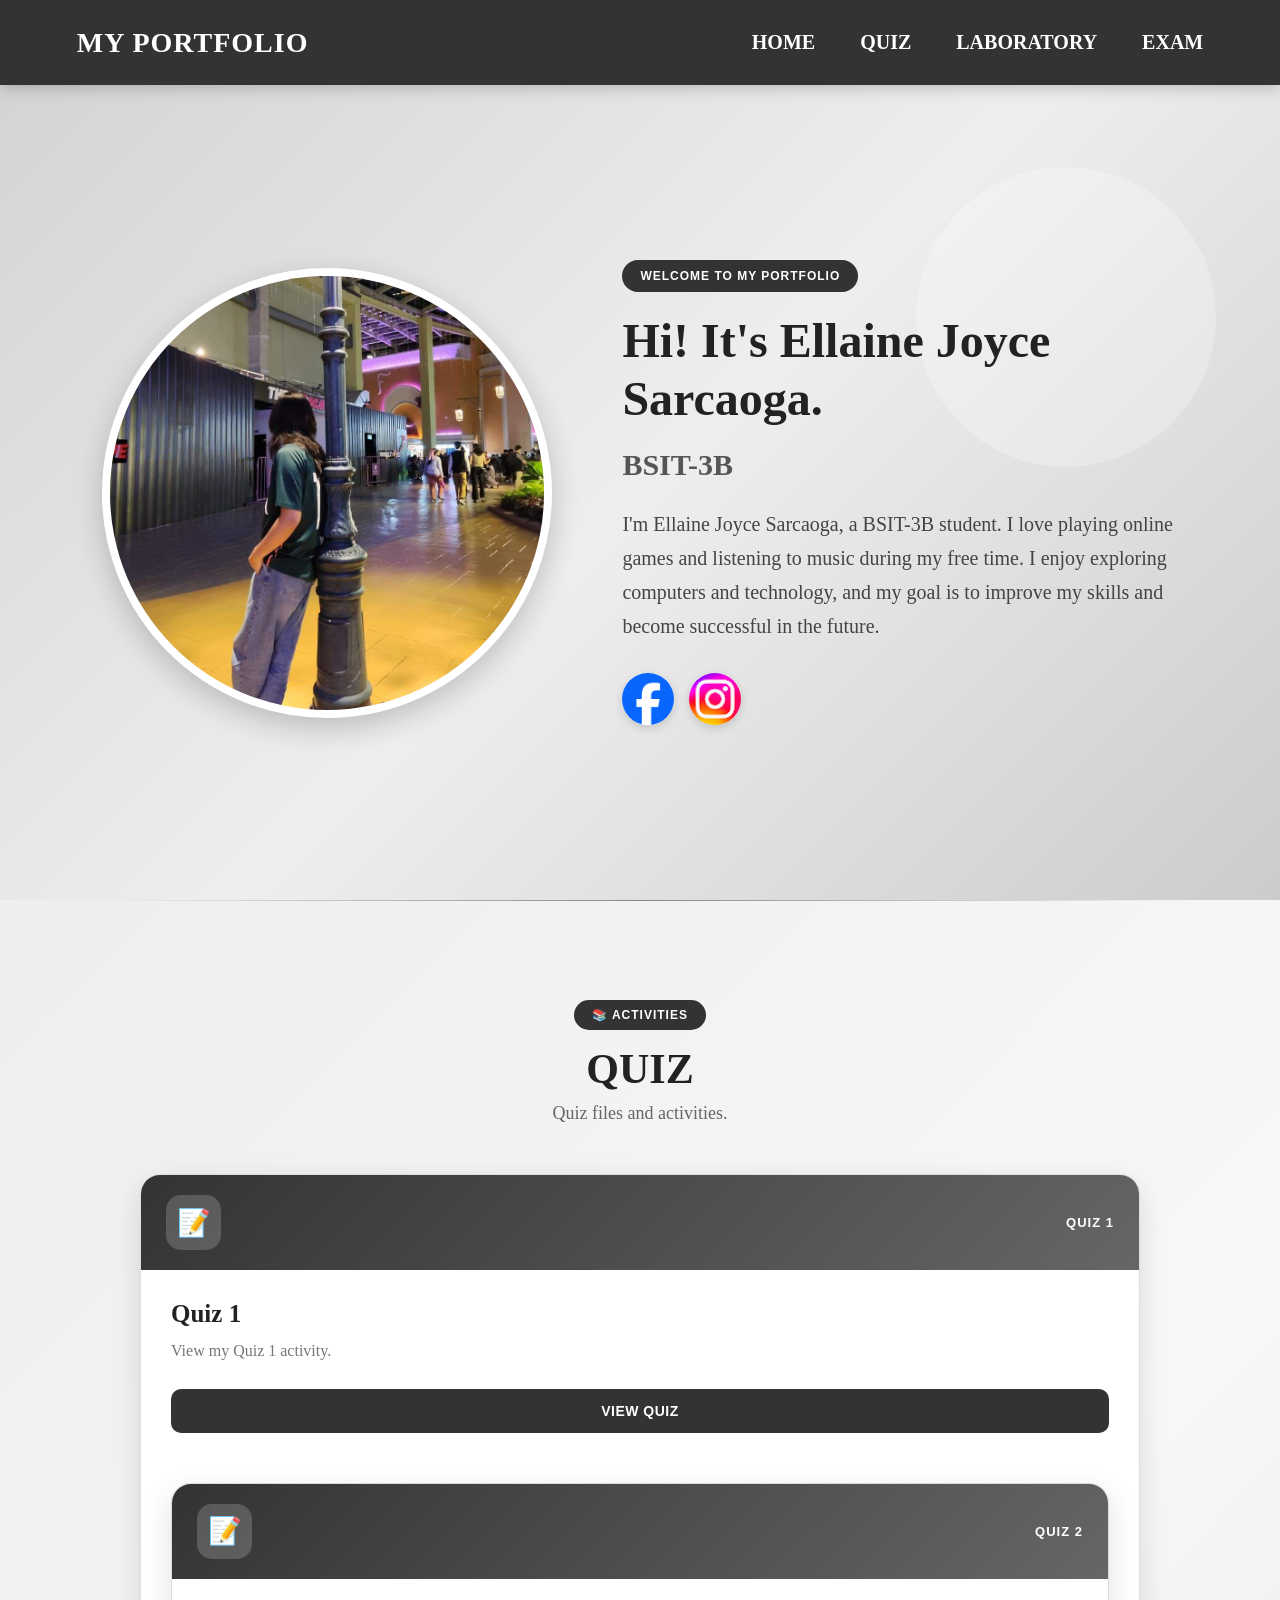
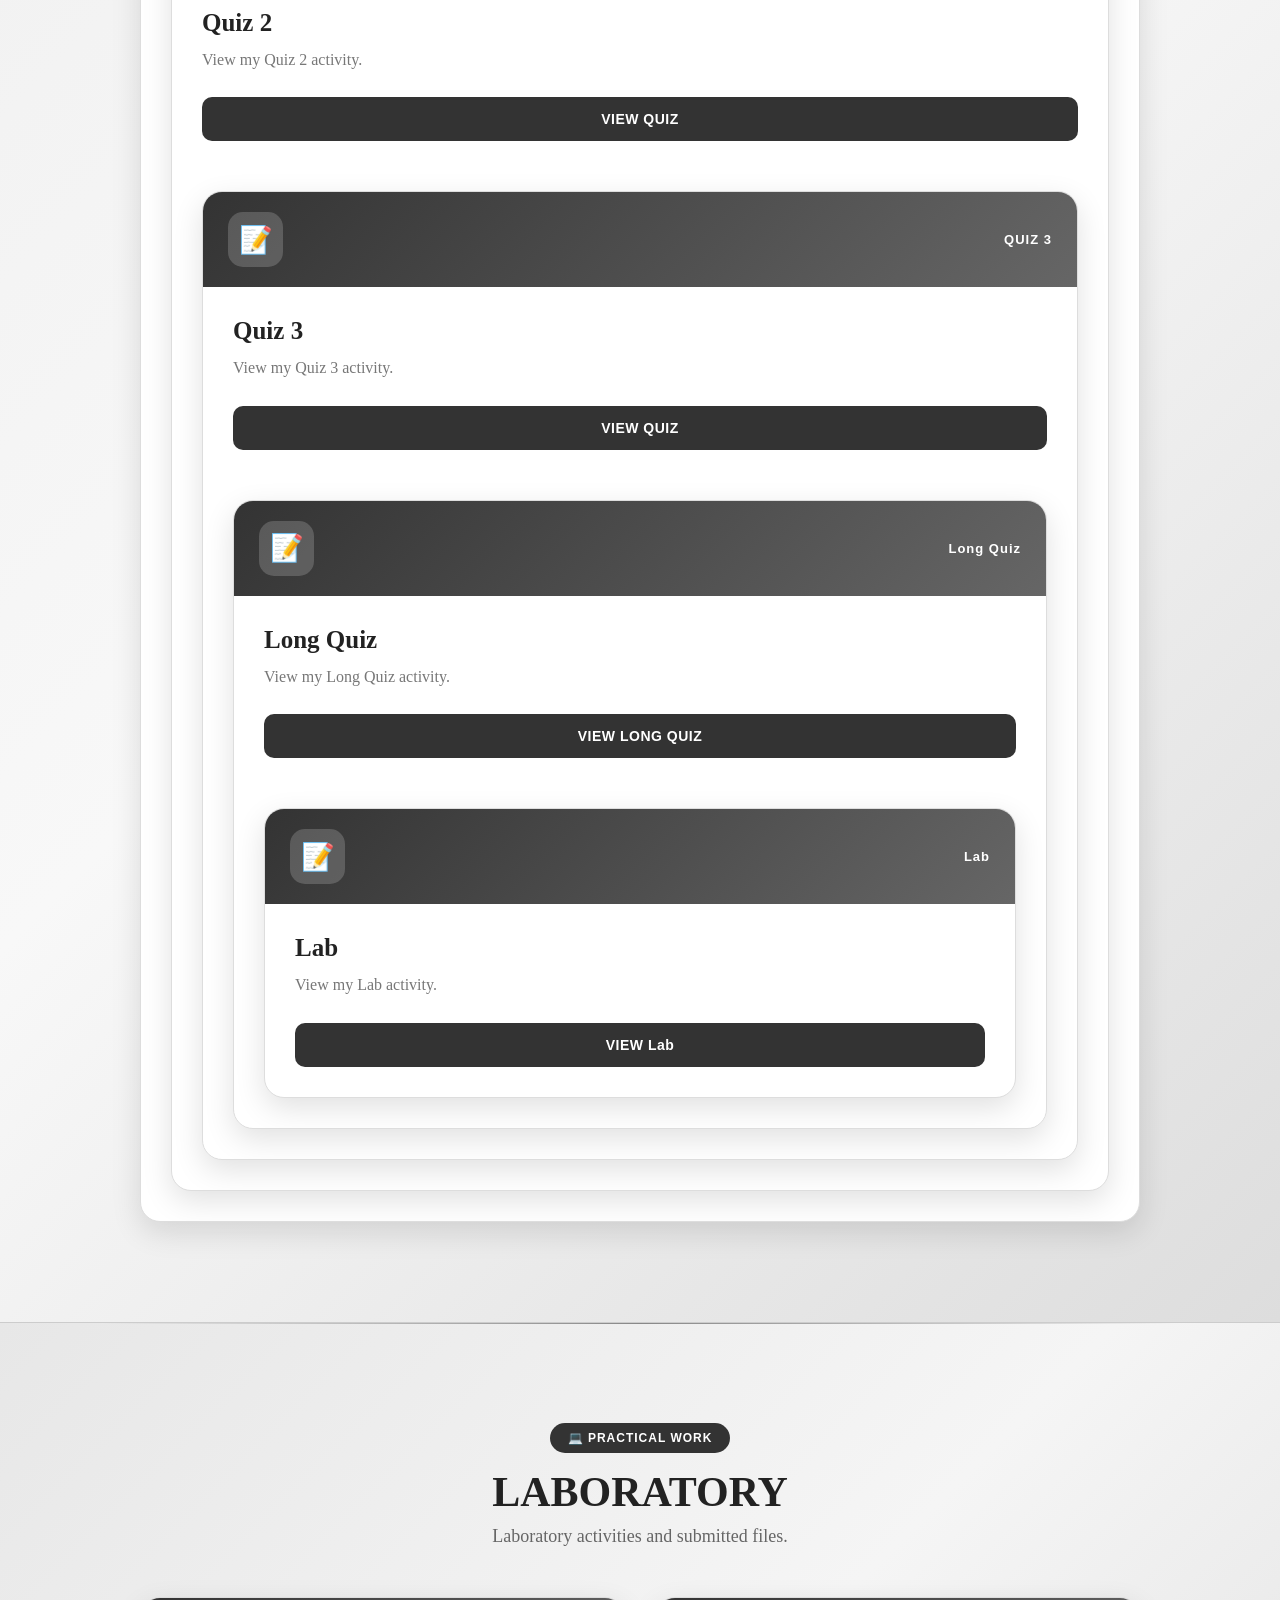
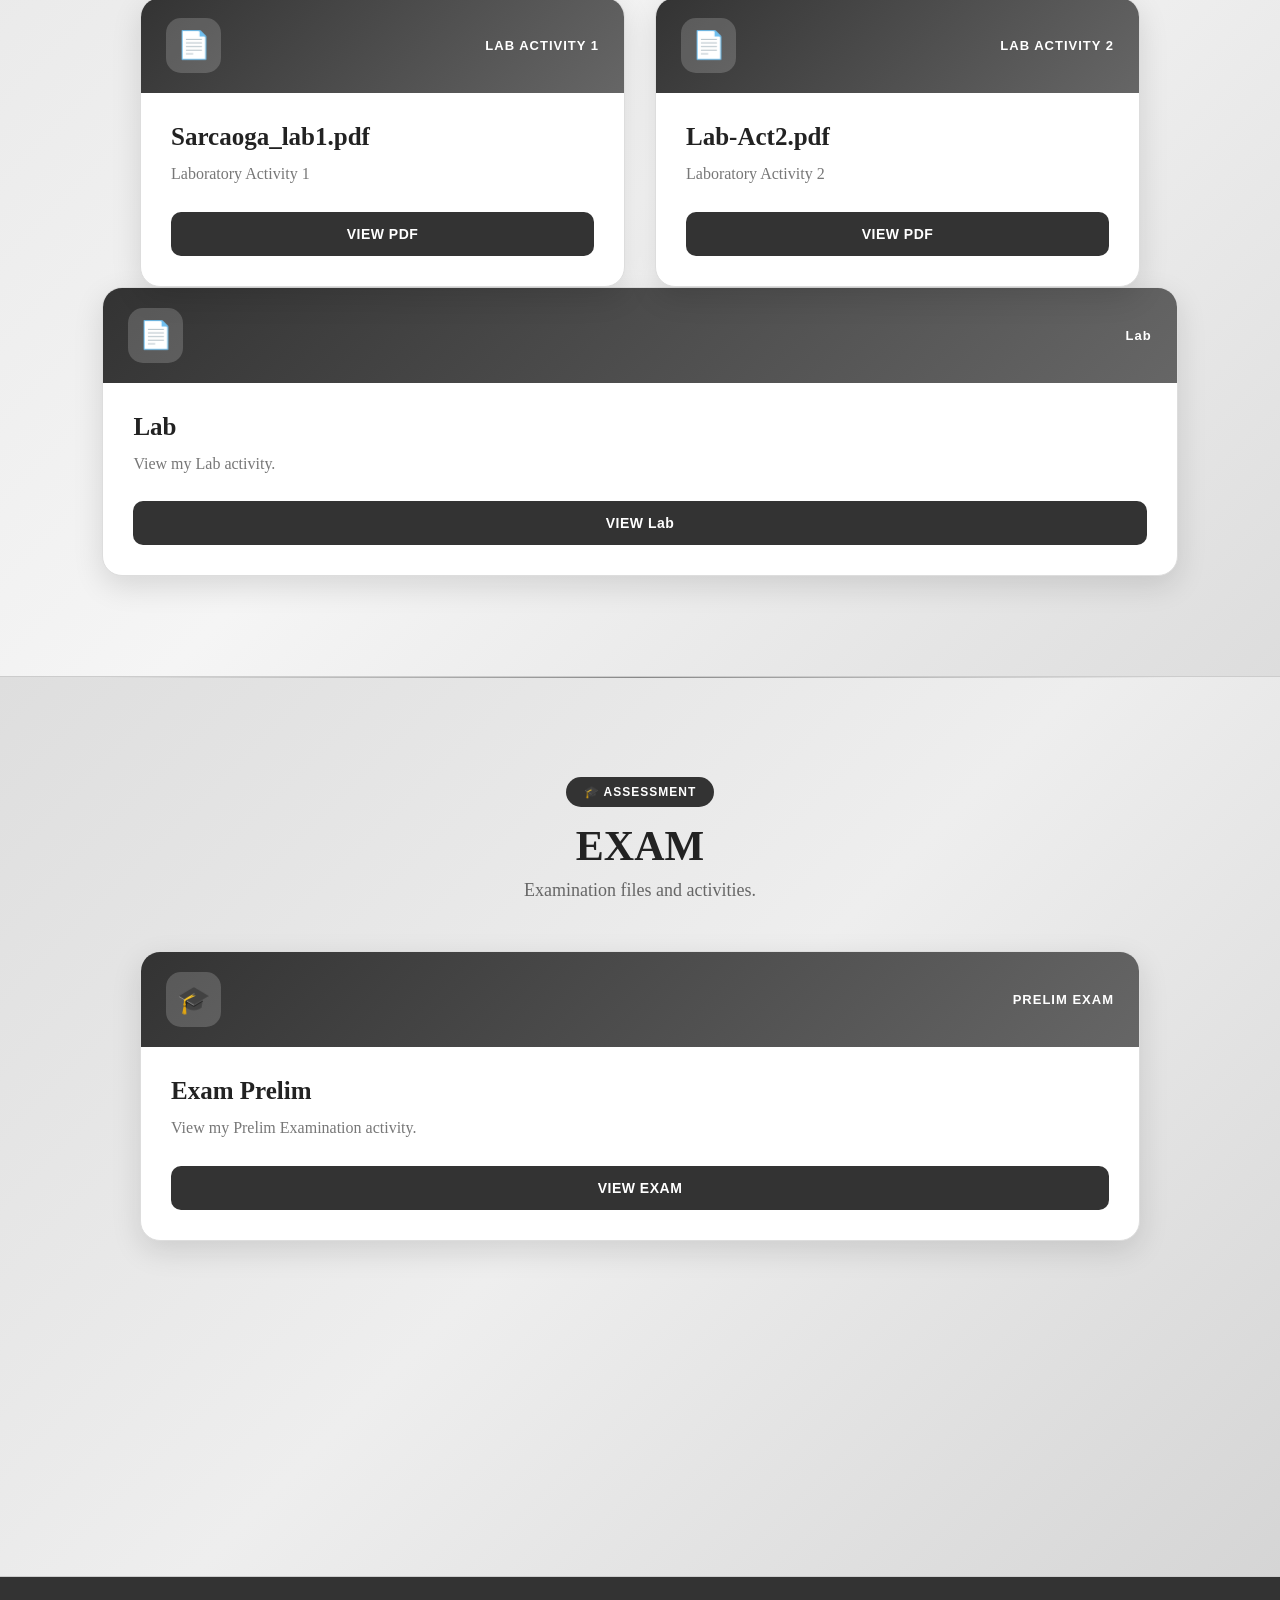
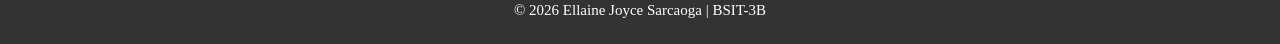
==== commit 2655da86: "Update index.html" ====
--- a/index.html
+++ b/index.html
@@ -275,15 +275,8 @@
             </button>
         </div>
     </article>
-     <h1>
-        LABORATORY
-    </h1>
-
-    <p>
-        Laboratory activities and submitted files.
-    </p>
-</div>
-
+
+</div>
     <article class="activity-card">
         <div class="card-top">
             <div class="card-icon">
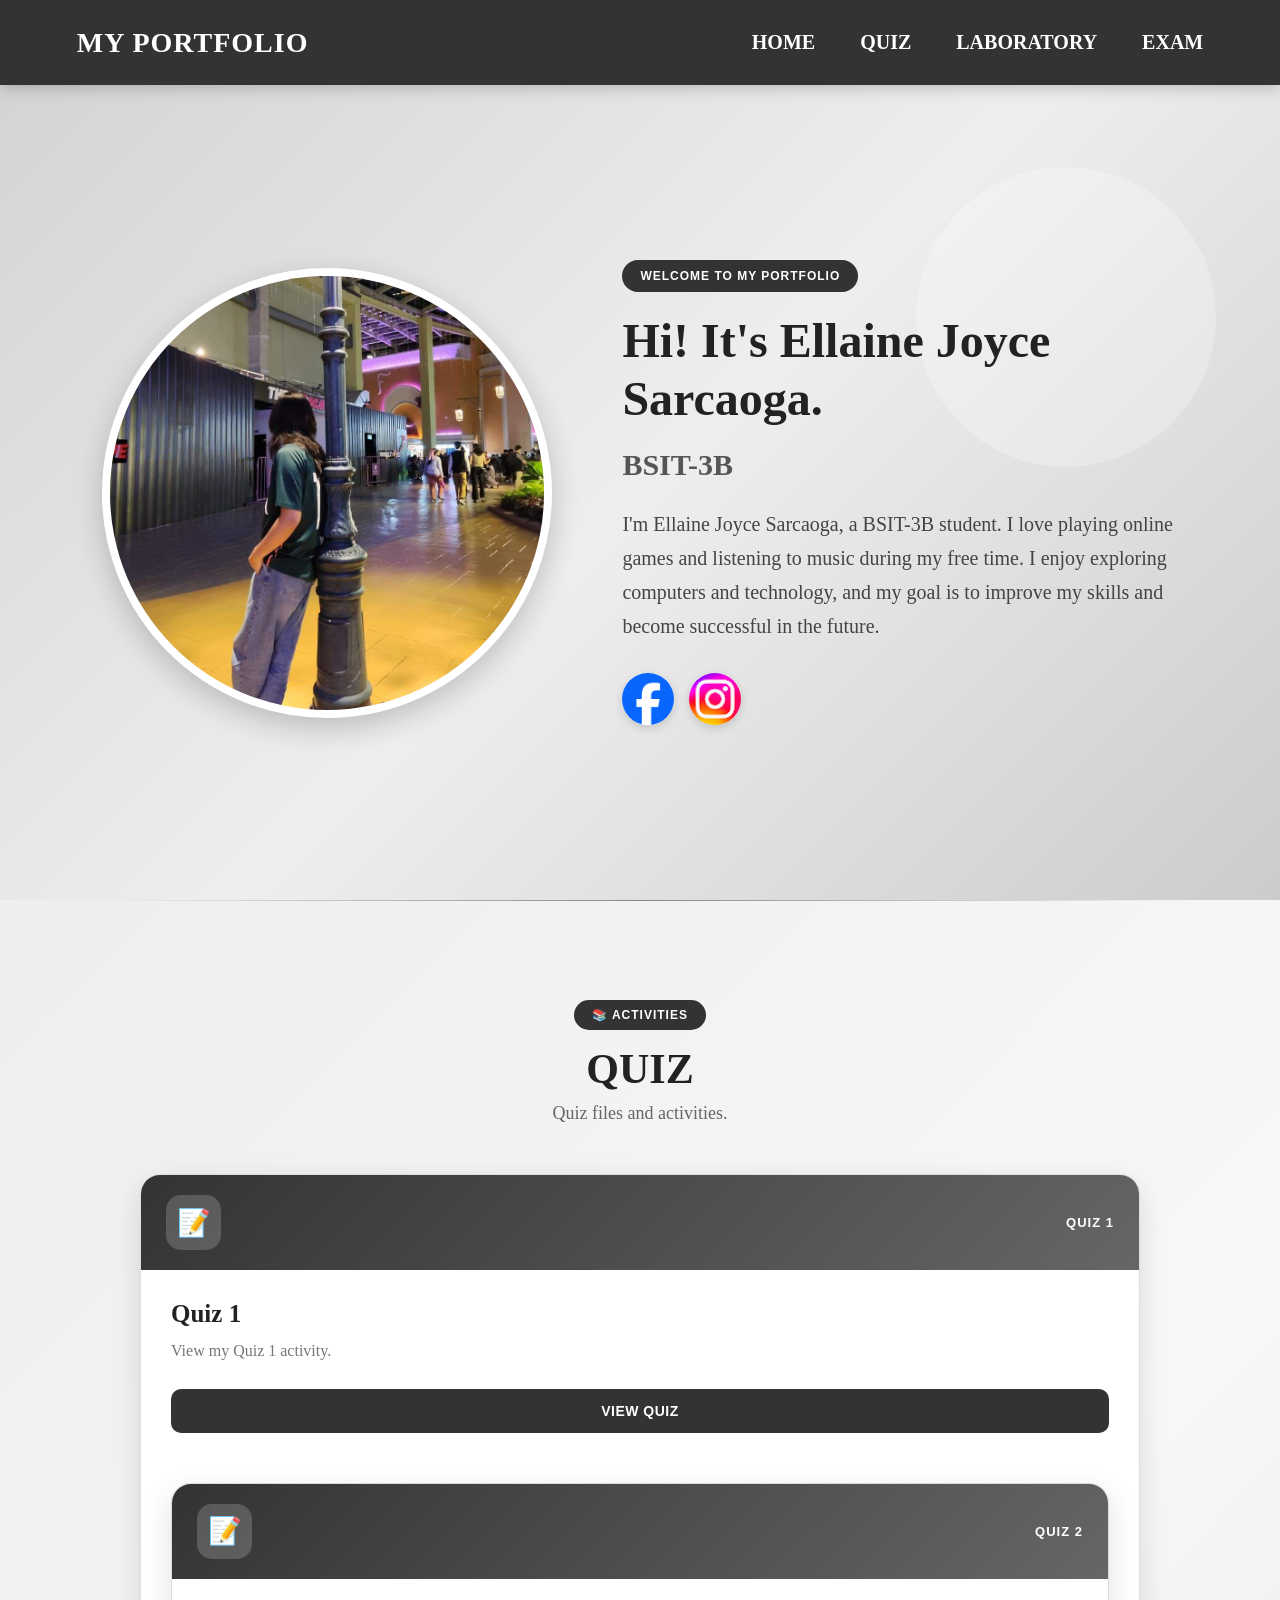
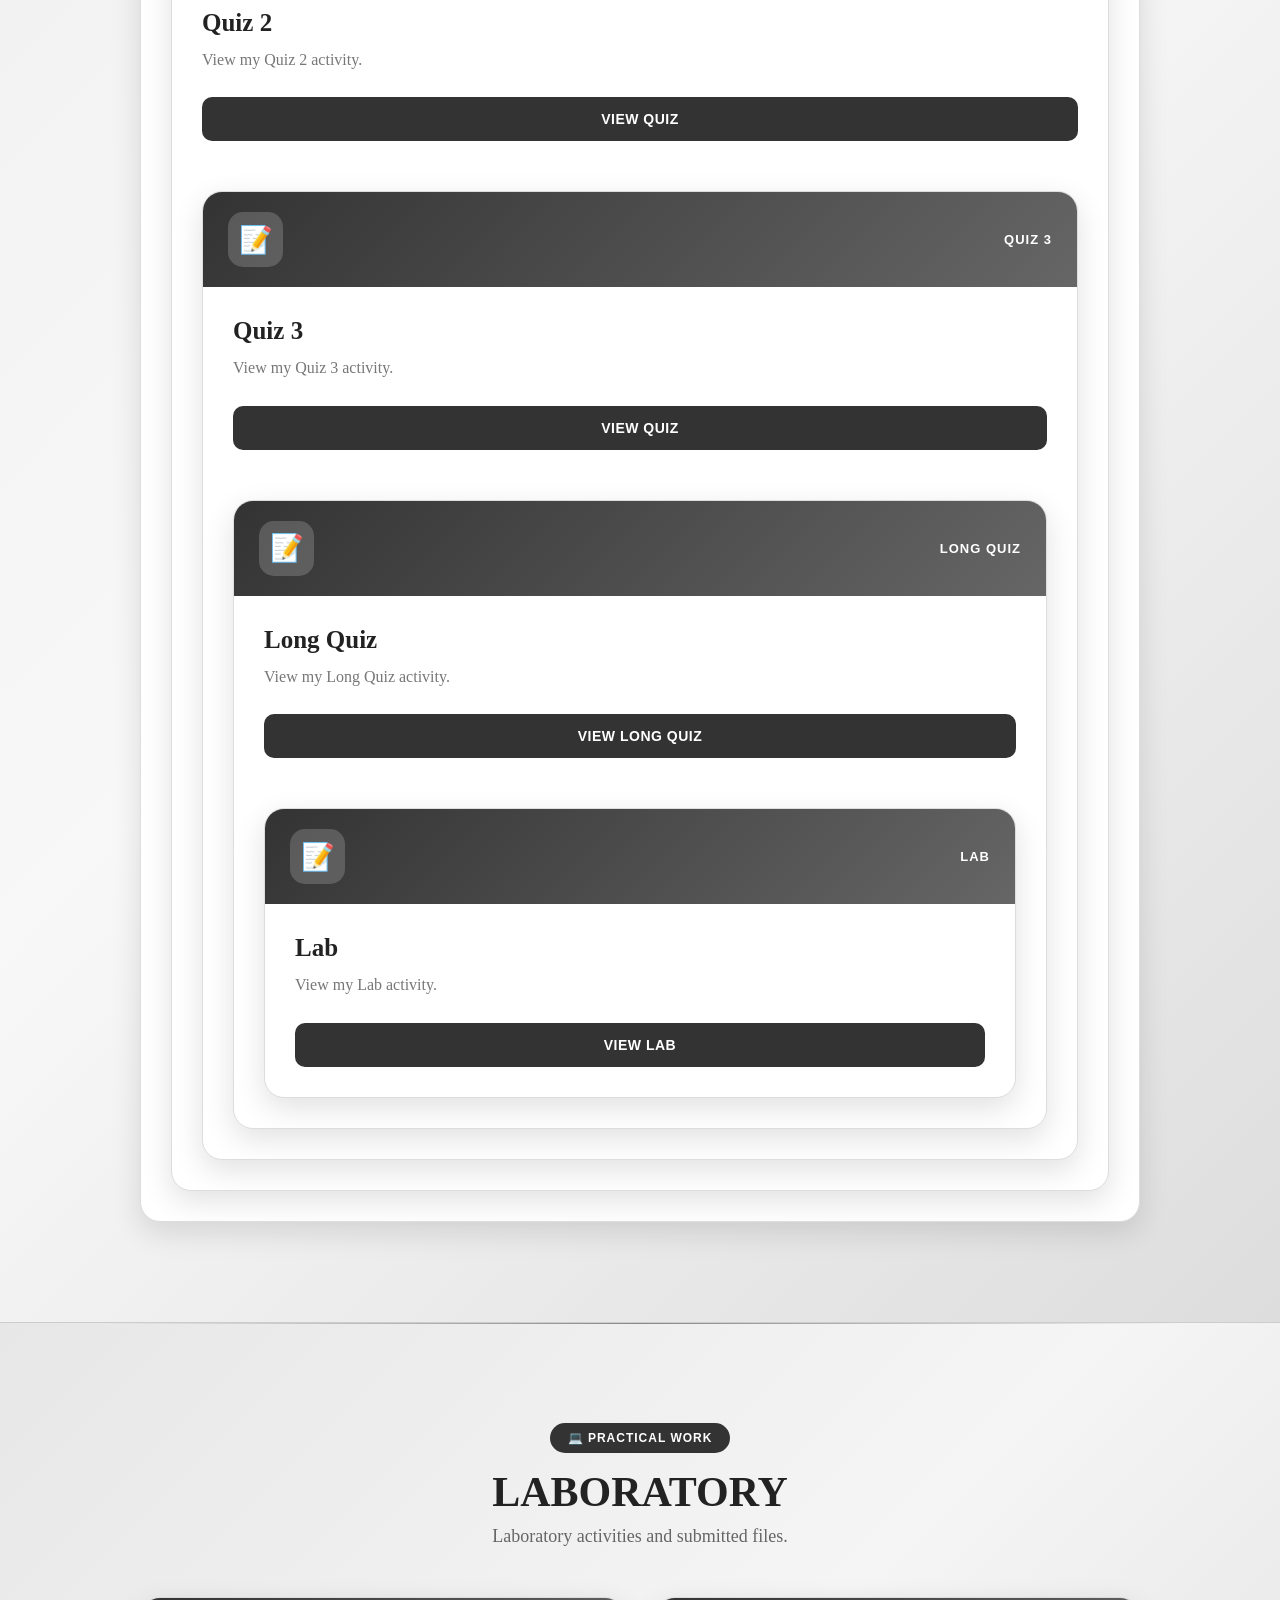
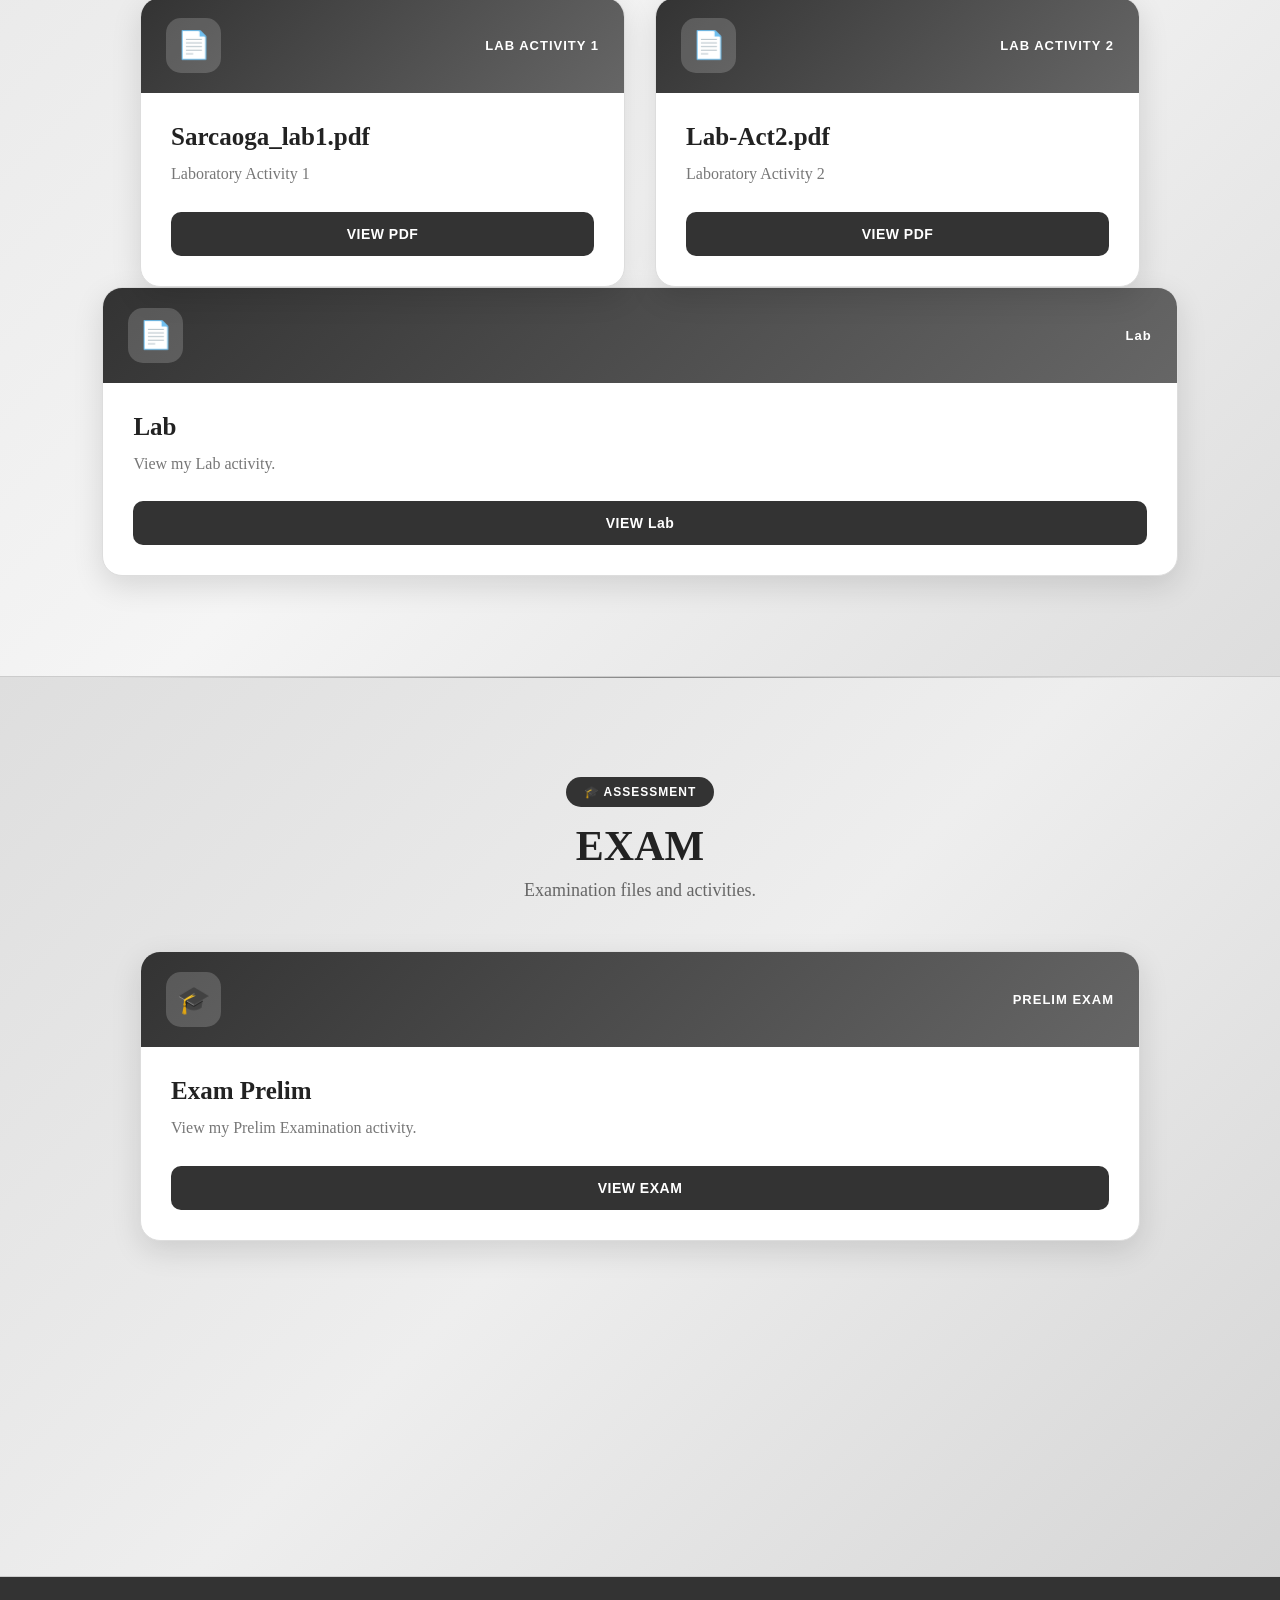
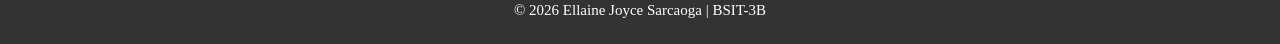
==== commit 654b3172: "Update index.html" ====
--- a/index.html
+++ b/index.html
@@ -154,7 +154,7 @@
             </div>
 
             <span>
-                Long Quiz
+                LONG QUIZ
             </span>
         </div>
 
@@ -183,7 +183,7 @@
             </div>
 
             <span>
-                Lab
+                LAB
             </span>
         </div>
 
@@ -200,7 +200,7 @@
                 type="button"
                 class="design-button"
                 onclick="openDefaultImage('lab3.png', 'Lab')">
-                VIEW Lab
+                VIEW LAB
             </button>
          <span>
         </div>
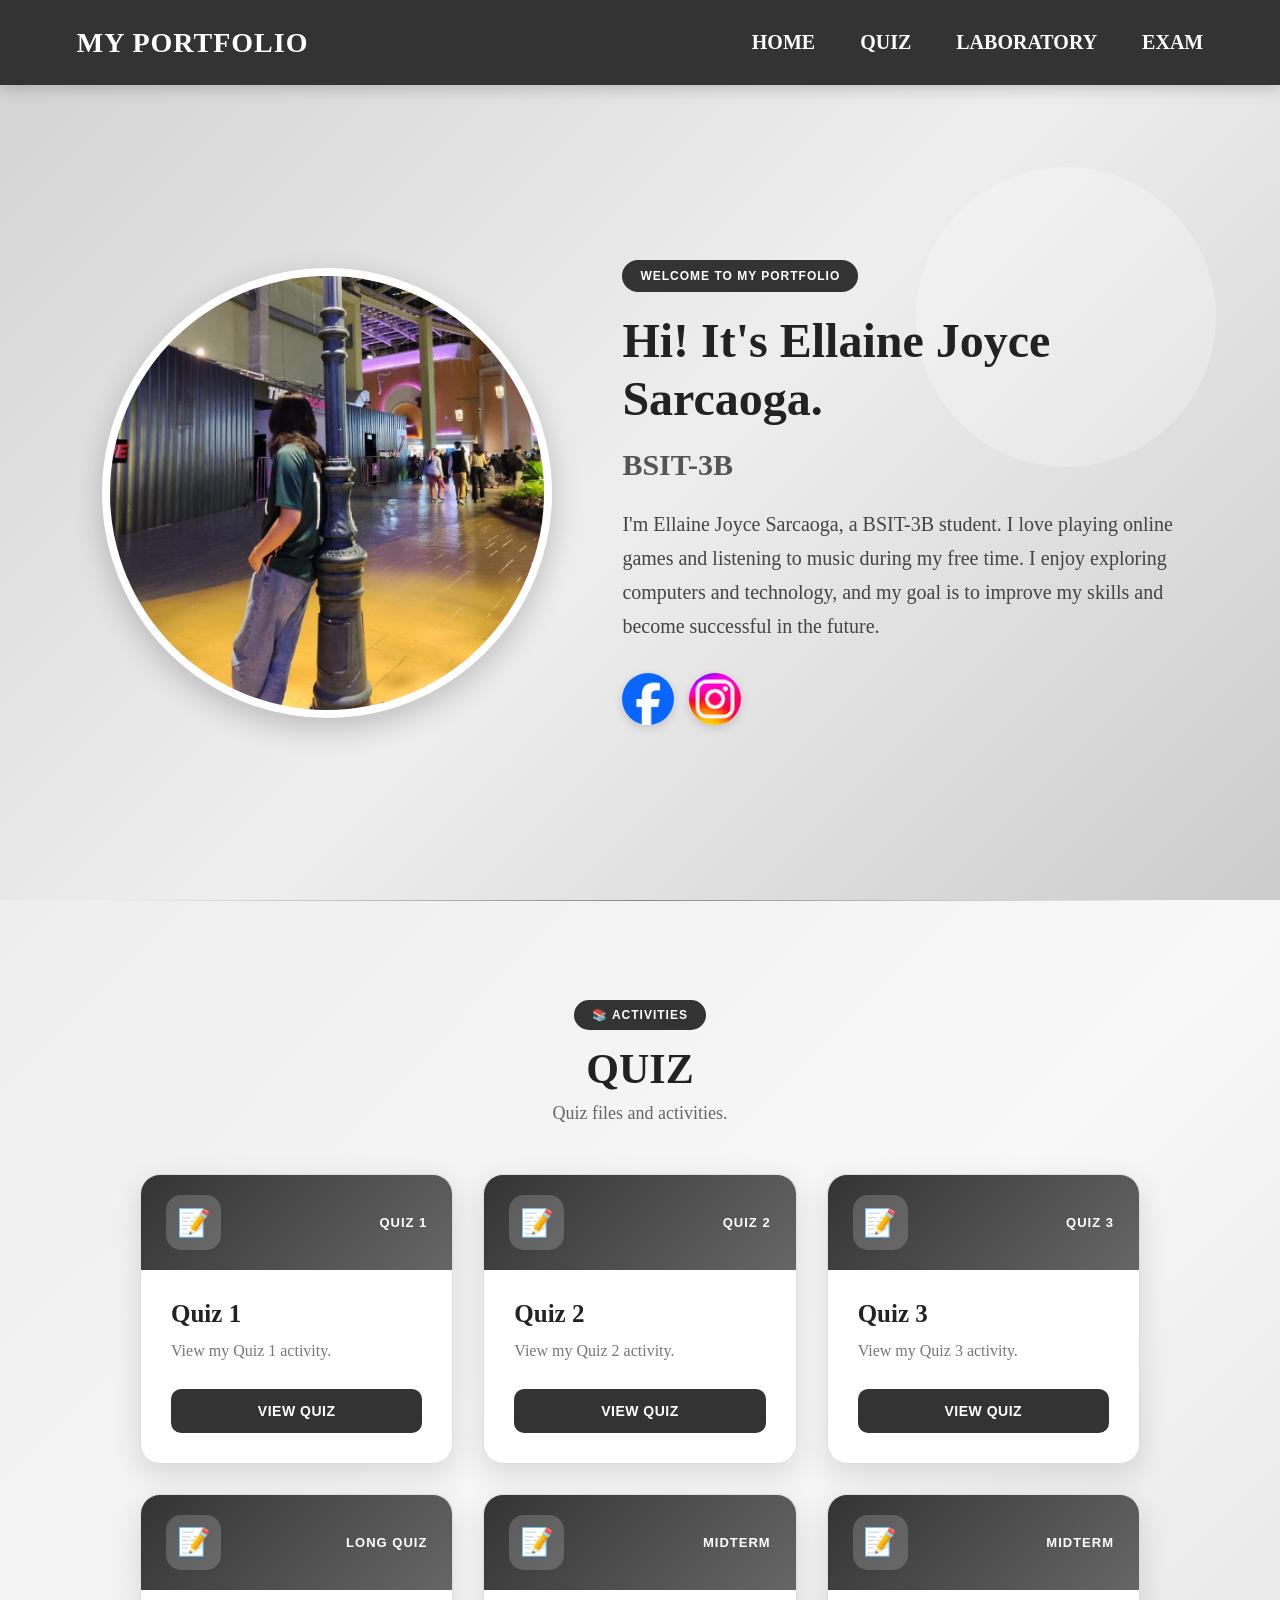
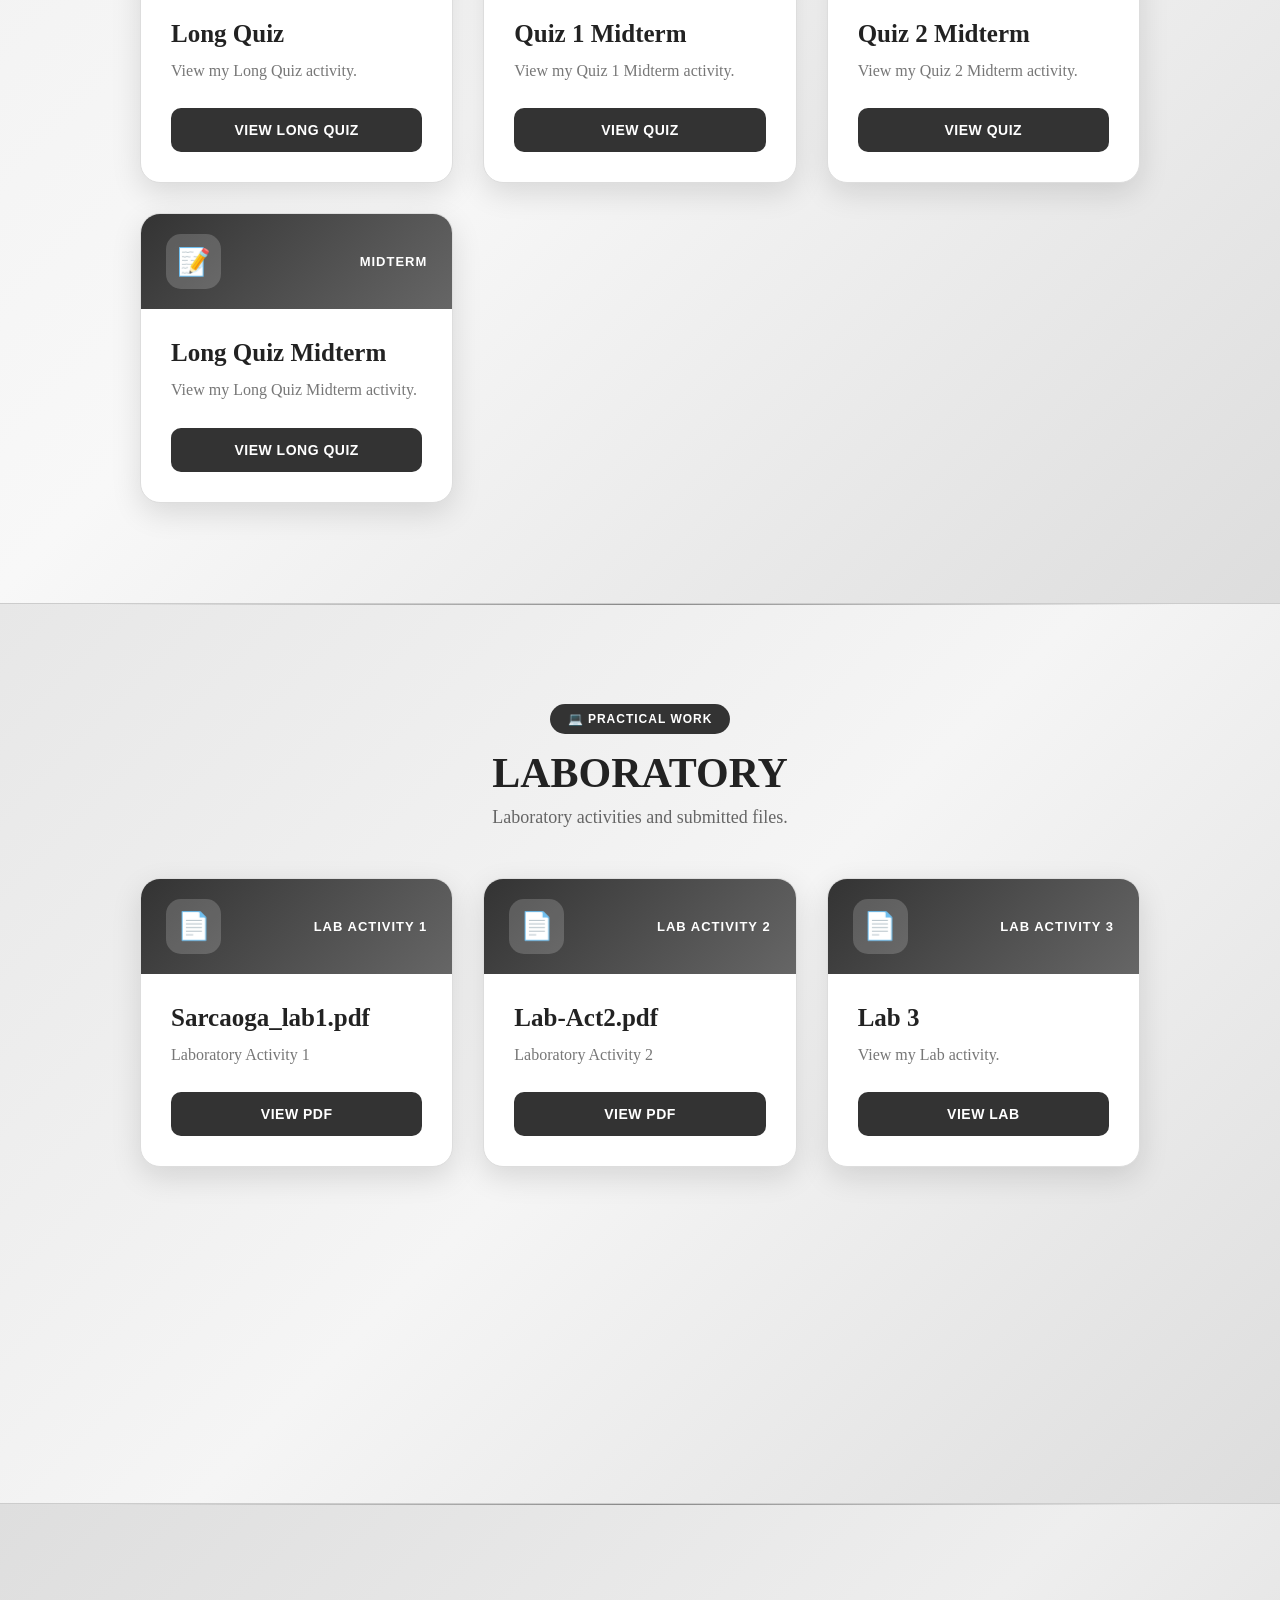
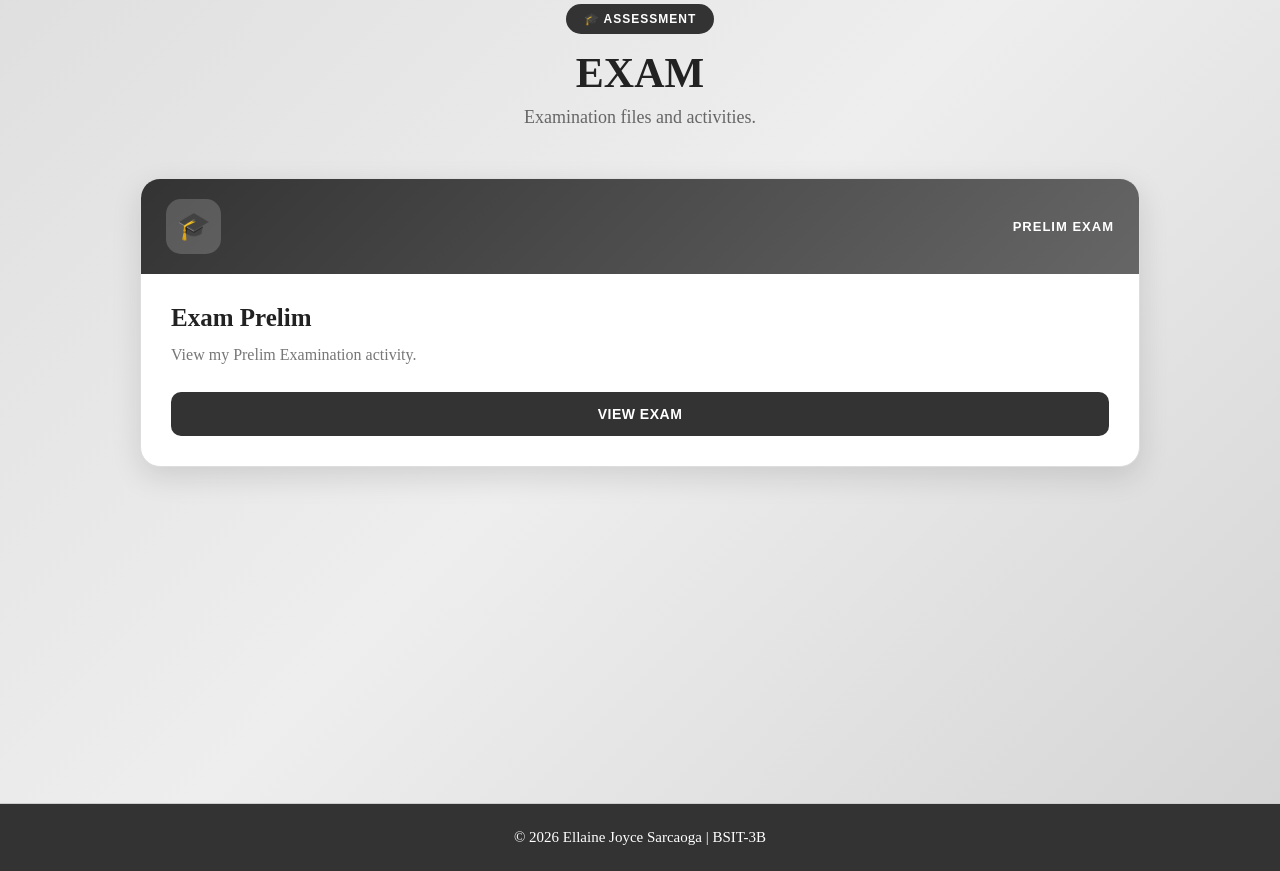
==== commit e5fe4a5a: "Update index.html" ====
--- a/index.html
+++ b/index.html
@@ -1,369 +1,250 @@
 <!DOCTYPE html>
- <html lang="en"> 
-    <head> 
-        <meta charset="UTF-8"> 
-        <meta name="viewport" content="width=device-width, initial-scale=1.0"> 
-        <title>Ellaine Joyce Sarcaoga | My Portfolio</title>
-        <link rel="stylesheet" href="style.css"> </head>
-    <body>
-             <header>
-                 <div class="logo"> MY PORTFOLIO </div>
-<nav>
-    <a href="#home">HOME</a>
-    <a href="#quiz">QUIZ</a>
-    <a href="#laboratory">LABORATORY</a>
-    <a href="#exam">EXAM</a>
-</nav>
-
-</header> <section id="home" class="home-section"> <div class="profile-container"> <div class="profile-image"> <img src="Profile.jpg" alt="Ellaine Joyce Sarcaoga"> </div>
-    <div class="intro">
-        <span class="home-badge">
-            WELCOME TO MY PORTFOLIO
-        </span>
-
-        <h1>
-            Hi! It's Ellaine Joyce Sarcaoga.
-        </h1>
-
-        <h2>
-            BSIT-3B
-        </h2>
-
-        <p>
-            I'm Ellaine Joyce Sarcaoga, a BSIT-3B student.
-            I love playing online games and listening to music
-            during my free time. I enjoy exploring computers and
-            technology, and my goal is to improve my skills and
-            become successful in the future.
-        </p>
-
-        <div class="social-icons">
-            <a href="#" title="Facebook">
-                <img src="fb logo.webp" alt="Facebook">
-            </a>
-
-            <a href="#" title="Instagram">
-                <img src="insta.webp" alt="Instagram">
-            </a>
+<html lang="en">
+<head>
+    <meta charset="UTF-8">
+    <meta name="viewport" content="width=device-width, initial-scale=1.0">
+    <title>Ellaine Joyce Sarcaoga | My Portfolio</title>
+    <link rel="stylesheet" href="style.css">
+</head>
+<body>
+
+    <header>
+        <div class="logo">MY PORTFOLIO</div>
+        <nav>
+            <a href="#home">HOME</a>
+            <a href="#quiz">QUIZ</a>
+            <a href="#laboratory">LABORATORY</a>
+            <a href="#exam">EXAM</a>
+        </nav>
+    </header>
+
+    <!-- HOME -->
+    <section id="home" class="home-section">
+        <div class="profile-container">
+            <div class="profile-image">
+                <img src="Profile.jpg" alt="Ellaine Joyce Sarcaoga">
+            </div>
+
+            <div class="intro">
+                <span class="home-badge">WELCOME TO MY PORTFOLIO</span>
+                <h1>Hi! It's Ellaine Joyce Sarcaoga.</h1>
+                <h2>BSIT-3B</h2>
+                <p>
+                    I'm Ellaine Joyce Sarcaoga, a BSIT-3B student.
+                    I love playing online games and listening to music
+                    during my free time. I enjoy exploring computers and
+                    technology, and my goal is to improve my skills and
+                    become successful in the future.
+                </p>
+
+                <div class="social-icons">
+                    <a href="#" title="Facebook">
+                        <img src="fb logo.webp" alt="Facebook">
+                    </a>
+                    <a href="#" title="Instagram">
+                        <img src="insta.webp" alt="Instagram">
+                    </a>
+                </div>
+            </div>
+        </div>
+    </section>
+
+    <!-- QUIZ -->
+    <section id="quiz" class="file-section quiz-section">
+        <div class="section-header">
+            <span class="section-badge">📚 ACTIVITIES</span>
+            <h1>QUIZ</h1>
+            <p>Quiz files and activities.</p>
+        </div>
+
+        <div class="activity-grid">
+
+            <article class="activity-card">
+                <div class="card-top">
+                    <div class="card-icon">📝</div>
+                    <span>QUIZ 1</span>
+                </div>
+                <div class="activity-content">
+                    <h2>Quiz 1</h2>
+                    <p>View my Quiz 1 activity.</p>
+                    <button type="button" class="design-button"
+                        onclick="openDefaultImage('Quiz 1.png', 'Quiz 1')">VIEW QUIZ</button>
+                </div>
+            </article>
+
+            <article class="activity-card">
+                <div class="card-top">
+                    <div class="card-icon">📝</div>
+                    <span>QUIZ 2</span>
+                </div>
+                <div class="activity-content">
+                    <h2>Quiz 2</h2>
+                    <p>View my Quiz 2 activity.</p>
+                    <button type="button" class="design-button"
+                        onclick="openDefaultImage('quiz2.jpg', 'Quiz 2')">VIEW QUIZ</button>
+                </div>
+            </article>
+
+            <article class="activity-card">
+                <div class="card-top">
+                    <div class="card-icon">📝</div>
+                    <span>QUIZ 3</span>
+                </div>
+                <div class="activity-content">
+                    <h2>Quiz 3</h2>
+                    <p>View my Quiz 3 activity.</p>
+                    <button type="button" class="design-button"
+                        onclick="openDefaultImage('quiz3.jpg', 'Quiz 3')">VIEW QUIZ</button>
+                </div>
+            </article>
+
+            <article class="activity-card">
+                <div class="card-top">
+                    <div class="card-icon">📝</div>
+                    <span>LONG QUIZ</span>
+                </div>
+                <div class="activity-content">
+                    <h2>Long Quiz</h2>
+                    <p>View my Long Quiz activity.</p>
+                    <button type="button" class="design-button"
+                        onclick="openDefaultImage('longquiz.jpg', 'Long Quiz')">VIEW LONG QUIZ</button>
+                </div>
+            </article>
+
+            <article class="activity-card">
+                <div class="card-top">
+                    <div class="card-icon">📝</div>
+                    <span>MIDTERM</span>
+                </div>
+                <div class="activity-content">
+                    <h2>Quiz 1 Midterm</h2>
+                    <p>View my Quiz 1 Midterm activity.</p>
+                    <button type="button" class="design-button"
+                        onclick="openDefaultImage('quiz 1 midterm.png', 'Quiz 1 Midterm')">VIEW QUIZ</button>
+                </div>
+            </article>
+
+            <article class="activity-card">
+                <div class="card-top">
+                    <div class="card-icon">📝</div>
+                    <span>MIDTERM</span>
+                </div>
+                <div class="activity-content">
+                    <h2>Quiz 2 Midterm</h2>
+                    <p>View my Quiz 2 Midterm activity.</p>
+                    <button type="button" class="design-button"
+                        onclick="openDefaultImage('quiz 2 midterm.png', 'Quiz 2 Midterm')">VIEW QUIZ</button>
+                </div>
+            </article>
+
+            <article class="activity-card">
+                <div class="card-top">
+                    <div class="card-icon">📝</div>
+                    <span>MIDTERM</span>
+                </div>
+                <div class="activity-content">
+                    <h2>Long Quiz Midterm</h2>
+                    <p>View my Long Quiz Midterm activity.</p>
+                    <button type="button" class="design-button"
+                        onclick="openDefaultImage('long quiz midterm.png', 'Long Quiz Midterm')">VIEW LONG QUIZ</button>
+                </div>
+            </article>
+
+        </div>
+    </section>
+
+    <!-- LABORATORY -->
+    <section id="laboratory" class="file-section laboratory-section">
+        <div class="section-header">
+            <span class="section-badge">💻 PRACTICAL WORK</span>
+            <h1>LABORATORY</h1>
+            <p>Laboratory activities and submitted files.</p>
+        </div>
+
+        <div class="activity-grid laboratory-grid">
+
+            <article class="activity-card">
+                <div class="card-top">
+                    <div class="card-icon">📄</div>
+                    <span>LAB ACTIVITY 1</span>
+                </div>
+                <div class="activity-content">
+                    <h2>Sarcaoga_lab1.pdf</h2>
+                    <p>Laboratory Activity 1</p>
+                    <button type="button" class="design-button"
+                        onclick="openDefaultPDF('Sarcaoga_lab1.pdf')">VIEW PDF</button>
+                </div>
+            </article>
+
+            <article class="activity-card">
+                <div class="card-top">
+                    <div class="card-icon">📄</div>
+                    <span>LAB ACTIVITY 2</span>
+                </div>
+                <div class="activity-content">
+                    <h2>Lab-Act2.pdf</h2>
+                    <p>Laboratory Activity 2</p>
+                    <button type="button" class="design-button"
+                        onclick="openDefaultPDF('Lab-Act2.pdf')">VIEW PDF</button>
+                </div>
+            </article>
+
+            <article class="activity-card">
+                <div class="card-top">
+                    <div class="card-icon">📄</div>
+                    <span>LAB ACTIVITY 3</span>
+                </div>
+                <div class="activity-content">
+                    <h2>Lab 3</h2>
+                    <p>View my Lab activity.</p>
+                    <button type="button" class="design-button"
+                        onclick="openDefaultImage('lab3.png', 'Lab 3')">VIEW LAB</button>
+                </div>
+            </article>
+
+        </div>
+    </section>
+
+    <!-- EXAM -->
+    <section id="exam" class="file-section exam-section">
+        <div class="section-header">
+            <span class="section-badge">🎓 ASSESSMENT</span>
+            <h1>EXAM</h1>
+            <p>Examination files and activities.</p>
+        </div>
+
+        <div class="activity-grid">
+            <article class="activity-card">
+                <div class="card-top">
+                    <div class="card-icon">🎓</div>
+                    <span>PRELIM EXAM</span>
+                </div>
+                <div class="activity-content">
+                    <h2>Exam Prelim</h2>
+                    <p>View my Prelim Examination activity.</p>
+                    <button type="button" class="design-button"
+                        onclick="openDefaultImage('exam prelim.png', 'Exam Prelim')">VIEW EXAM</button>
+                </div>
+            </article>
+        </div>
+    </section>
+
+    <footer>
+        <p>© 2026 Ellaine Joyce Sarcaoga | BSIT-3B</p>
+    </footer>
+
+    <!-- PREVIEW MODAL -->
+    <div id="viewModal" class="modal">
+        <div class="modal-content">
+            <div class="modal-header">
+                <h2 id="modalTitle">File Preview</h2>
+                <button type="button" class="close-button"
+                    onclick="closeModal()" aria-label="Close">×</button>
+            </div>
+            <div id="previewContainer" class="preview-container"></div>
         </div>
     </div>
-</div>
-
-</section> <section id="quiz" class="file-section quiz-section"> <div class="section-header"> <span class="section-badge"> 📚 ACTIVITIES </span>
-    <h1>
-        QUIZ
-    </h1>
-
-    <p>
-        Quiz files and activities.
-    </p>
-</div>
-
-<div class="activity-grid">
-    <article class="activity-card">
-        <div class="card-top">
-            <div class="card-icon">
-                📝
-            </div>
-
-            <span>
-                QUIZ 1
-            </span>
-        </div>
-
-        <div class="activity-content">
-            <h2>
-                Quiz 1
-            </h2>
-
-            <p>
-                View my Quiz 1 activity.
-            </p>
-
-            <button
-                type="button"
-                class="design-button"
-                onclick="openDefaultImage('Quiz 1.png', 'Quiz 1')">
-                VIEW QUIZ
-            </button>
-         <span>
-          
-<div class="activity-grid">
-    <article class="activity-card">
-        <div class="card-top">
-            <div class="card-icon">
-                📝
-            </div>
-
-            <span>
-                QUIZ 2
-            </span>
-        </div>
-
-        <div class="activity-content">
-            <h2>
-                Quiz 2
-            </h2>
-
-            <p>
-                View my Quiz 2 activity.
-            </p>
-
-            <button
-                type="button"
-                class="design-button"
-                onclick="openDefaultImage('quiz2.jpg', 'Quiz 2')">
-                VIEW QUIZ
-            </button>
-         <span>
-
-<div class="activity-grid">
-    <article class="activity-card">
-        <div class="card-top">
-            <div class="card-icon">
-                📝
-            </div>
-
-            <span>
-                QUIZ 3
-            </span>
-        </div>
-
-        <div class="activity-content">
-            <h2>
-                Quiz 3
-            </h2>
-
-            <p>
-                View my Quiz 3 activity.
-            </p>
-
-            <button
-                type="button"
-                class="design-button"
-                onclick="openDefaultImage('quiz3.jpg', 'Quiz 3')">
-                VIEW QUIZ
-            </button>
-         <span>
-
-<div class="activity-grid">
-    <article class="activity-card">
-        <div class="card-top">
-            <div class="card-icon">
-                📝
-            </div>
-
-            <span>
-                LONG QUIZ
-            </span>
-        </div>
-
-        <div class="activity-content">
-            <h2>
-                Long Quiz 
-            </h2>
-
-            <p>
-                View my Long Quiz activity.
-            </p>
-
-            <button
-                type="button"
-                class="design-button"
-                onclick="openDefaultImage('longquiz.jpg', 'Long Quiz')">
-                VIEW LONG QUIZ
-            </button>
-         <span>
-          
- <div class="activity-grid">
-    <article class="activity-card">
-        <div class="card-top">
-            <div class="card-icon">
-                📝
-            </div>
-
-            <span>
-                LAB
-            </span>
-        </div>
-
-        <div class="activity-content">
-            <h2>
-                Lab 
-            </h2>
-
-            <p>
-                View my Lab activity.
-            </p>
-
-            <button
-                type="button"
-                class="design-button"
-                onclick="openDefaultImage('lab3.png', 'Lab')">
-                VIEW LAB
-            </button>
-         <span>
-        </div>
-    </article>
-</div>
-
-</section> <section id="laboratory" class="file-section laboratory-section"> <div class="section-header"> <span class="section-badge"> 💻 PRACTICAL WORK </span>
-    <h1>
-        LABORATORY
-    </h1>
-
-    <p>
-        Laboratory activities and submitted files.
-    </p>
-</div>
-
-<div class="activity-grid laboratory-grid">
-    <article class="activity-card">
-        <div class="card-top">
-            <div class="card-icon">
-                📄
-            </div>
-
-            <span>
-                LAB ACTIVITY 1
-            </span>
-        </div>
-
-        <div class="activity-content">
-            <h2>
-                Sarcaoga_lab1.pdf
-            </h2>
-
-            <p>
-                Laboratory Activity 1
-            </p>
-
-            <button
-                type="button"
-                class="design-button"
-                onclick="openDefaultPDF('Sarcaoga_lab1.pdf')">
-                VIEW PDF
-            </button>
-        </div>
-    </article>
-
-    <article class="activity-card">
-        <div class="card-top">
-            <div class="card-icon">
-                📄
-            </div>
-
-            <span>
-                LAB ACTIVITY 2
-            </span>
-        </div>
-
-        <div class="activity-content">
-            <h2>
-                Lab-Act2.pdf
-            </h2>
-
-            <p>
-                Laboratory Activity 2
-            </p>
-
-            <button
-                type="button"
-                class="design-button"
-                onclick="openDefaultPDF('Lab-Act2.pdf')">
-                VIEW PDF
-            </button>
-        </div>
-    </article>
-
-</div>
-    <article class="activity-card">
-        <div class="card-top">
-            <div class="card-icon">
-                📄
-            </div>
-
-
-            <span>
-                Lab
-            </span>
-        </div>
-
-        <div class="activity-content">
-            <h2>
-                Lab 
-            </h2>
-
-            <p>
-                View my Lab activity.
-            </p>
-
-            <button
-                type="button"
-                class="design-button"
-                onclick="openDefaultImage('lab3.png', 'Lab')">
-                VIEW Lab
-            </button>
-         <span>
-        </div>
-    </article>
-</div>
-
-</section> <section id="exam" class="file-section exam-section"> <div class="section-header"> <span class="section-badge"> 🎓 ASSESSMENT </span>
-    <h1>
-        EXAM
-    </h1>
-
-    <p>
-        Examination files and activities.
-    </p>
-</div>
-
-<div class="activity-grid">
-    <article class="activity-card">
-        <div class="card-top">
-            <div class="card-icon">
-                🎓
-            </div>
-
-            <span>
-                PRELIM EXAM
-            </span>
-        </div>
-
-        <div class="activity-content">
-            <h2>
-                Exam Prelim
-            </h2>
-
-            <p>
-                View my Prelim Examination activity.
-            </p>
-
-            <button
-                type="button"
-                class="design-button"
-                onclick="openDefaultImage('exam prelim.png', 'Exam Prelim')">
-                VIEW EXAM
-            </button>
-        </div>
-    </article>
-</div>
-
-</section> <footer> <p> © 2026 Ellaine Joyce Sarcaoga | BSIT-3B </p> </footer> <div id="viewModal" class="modal"> <div class="modal-content"> <div class="modal-header"> <h2 id="modalTitle"> File Preview </h2>
-        <button
-            type="button"
-            class="close-button"
-            onclick="closeModal()"
-            aria-label="Close">
-            ×
-        </button>
-    </div>
-
-    <div id="previewContainer" class="preview-container">
-    </div>
-</div>
-
-</div> <script src="script.js"></script> 
-</body> 
+
+    <script src="script.js"></script>
+</body>
 </html>
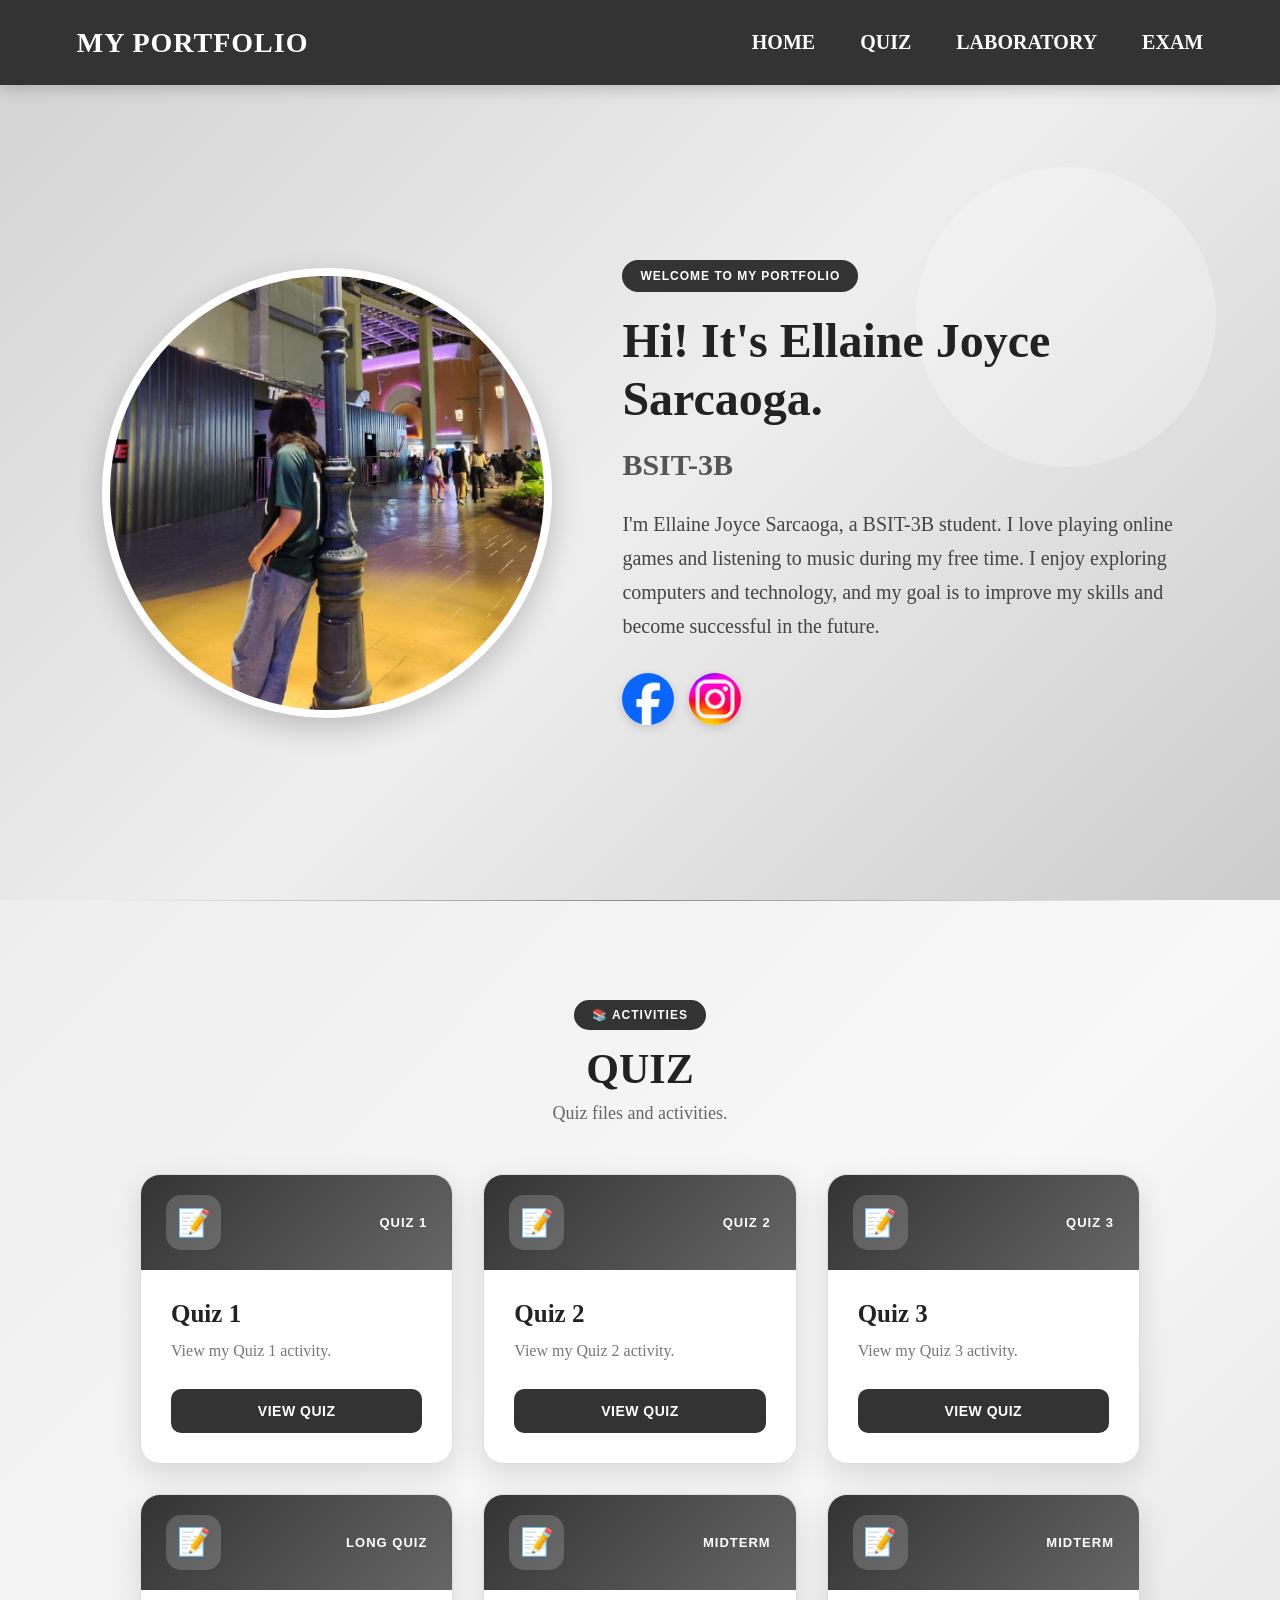
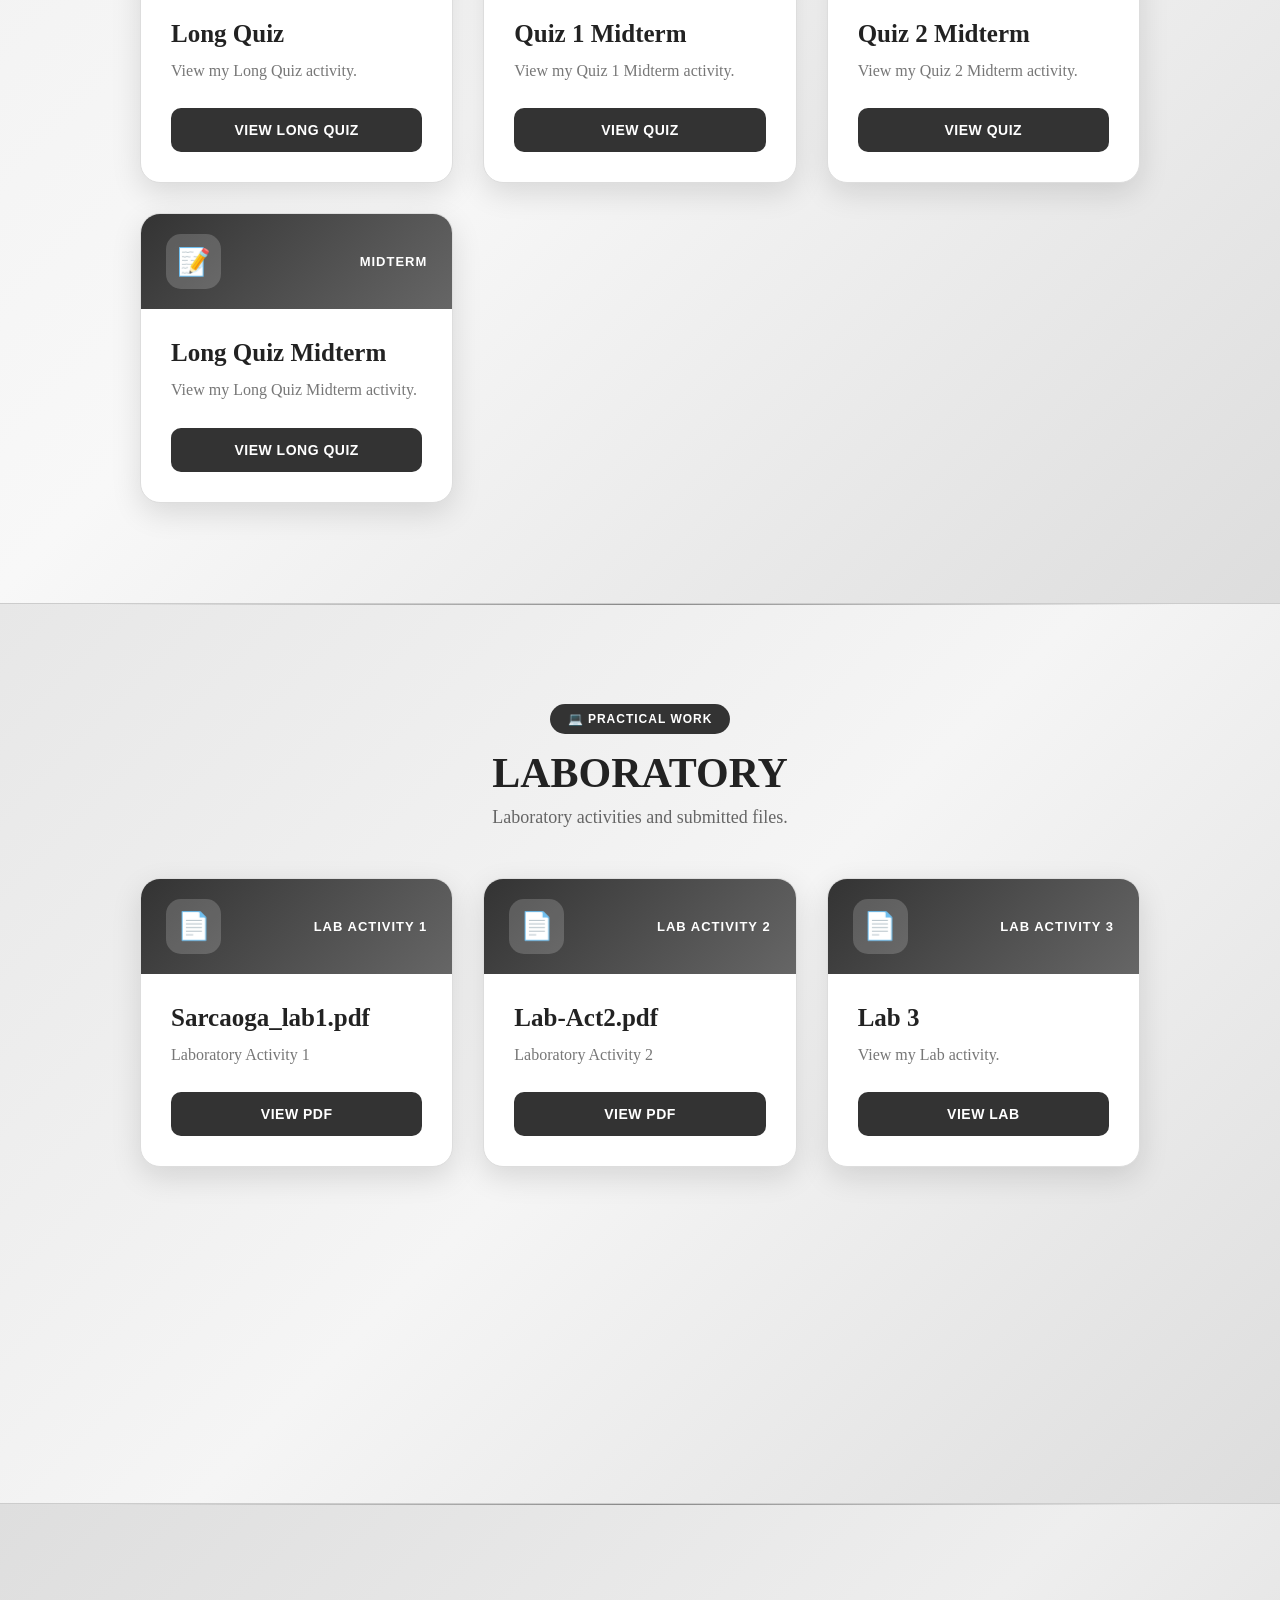
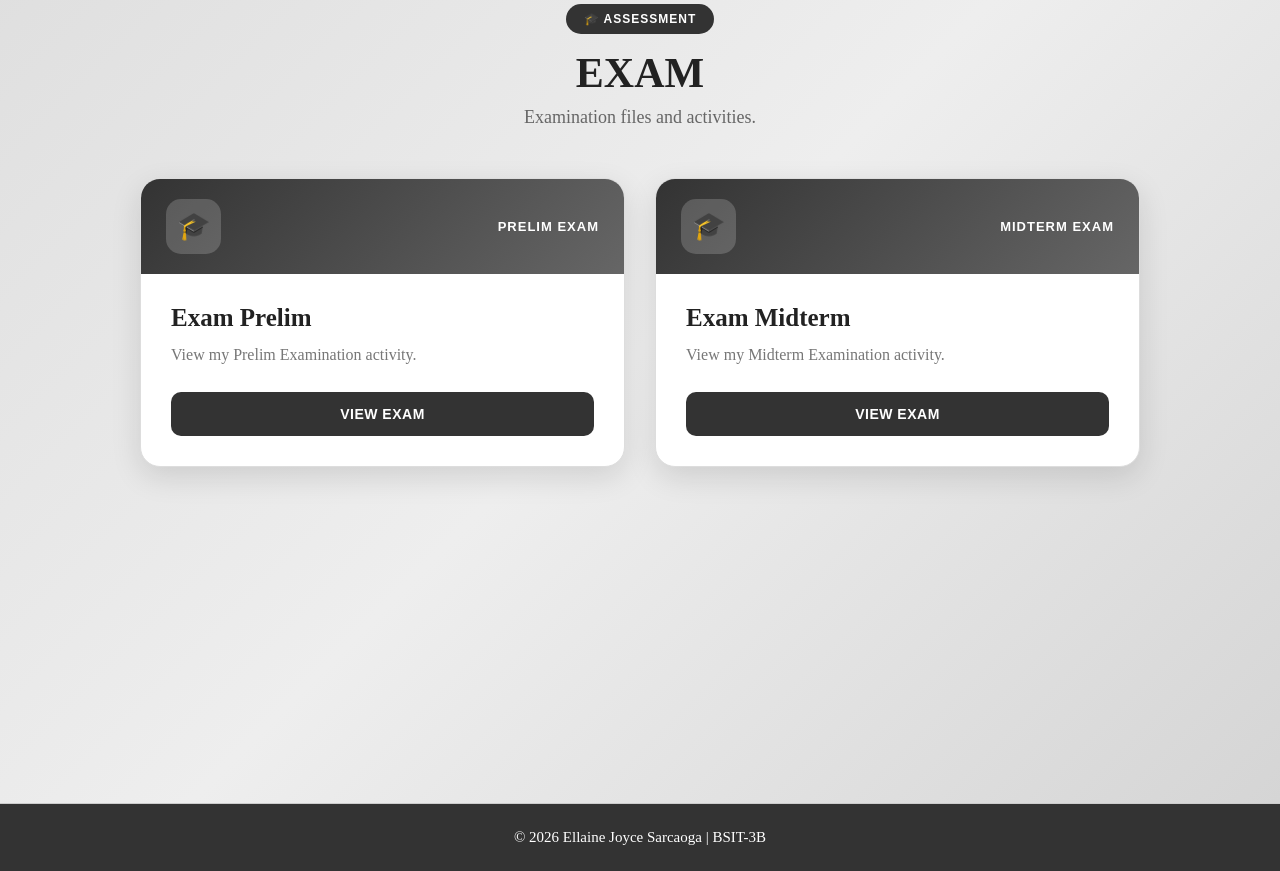
==== commit 485e5bee: "Update index.html" ====
--- a/index.html
+++ b/index.html
@@ -68,7 +68,9 @@
                     <h2>Quiz 1</h2>
                     <p>View my Quiz 1 activity.</p>
                     <button type="button" class="design-button"
-                        onclick="openDefaultImage('Quiz 1.png', 'Quiz 1')">VIEW QUIZ</button>
+                        onclick="openDefaultImage('Quiz 1.png', 'Quiz 1')">
+                        VIEW QUIZ
+                    </button>
                 </div>
             </article>
 
@@ -81,7 +83,9 @@
                     <h2>Quiz 2</h2>
                     <p>View my Quiz 2 activity.</p>
                     <button type="button" class="design-button"
-                        onclick="openDefaultImage('quiz2.jpg', 'Quiz 2')">VIEW QUIZ</button>
+                        onclick="openDefaultImage('quiz2.jpg', 'Quiz 2')">
+                        VIEW QUIZ
+                    </button>
                 </div>
             </article>
 
@@ -94,7 +98,9 @@
                     <h2>Quiz 3</h2>
                     <p>View my Quiz 3 activity.</p>
                     <button type="button" class="design-button"
-                        onclick="openDefaultImage('quiz3.jpg', 'Quiz 3')">VIEW QUIZ</button>
+                        onclick="openDefaultImage('quiz3.jpg', 'Quiz 3')">
+                        VIEW QUIZ
+                    </button>
                 </div>
             </article>
 
@@ -107,7 +113,9 @@
                     <h2>Long Quiz</h2>
                     <p>View my Long Quiz activity.</p>
                     <button type="button" class="design-button"
-                        onclick="openDefaultImage('longquiz.jpg', 'Long Quiz')">VIEW LONG QUIZ</button>
+                        onclick="openDefaultImage('longquiz.jpg', 'Long Quiz')">
+                        VIEW LONG QUIZ
+                    </button>
                 </div>
             </article>
 
@@ -120,7 +128,9 @@
                     <h2>Quiz 1 Midterm</h2>
                     <p>View my Quiz 1 Midterm activity.</p>
                     <button type="button" class="design-button"
-                        onclick="openDefaultImage('quiz 1 midterm.png', 'Quiz 1 Midterm')">VIEW QUIZ</button>
+                        onclick="openDefaultImage('quiz 1 midterm.png', 'Quiz 1 Midterm')">
+                        VIEW QUIZ
+                    </button>
                 </div>
             </article>
 
@@ -133,7 +143,9 @@
                     <h2>Quiz 2 Midterm</h2>
                     <p>View my Quiz 2 Midterm activity.</p>
                     <button type="button" class="design-button"
-                        onclick="openDefaultImage('quiz 2 midterm.png', 'Quiz 2 Midterm')">VIEW QUIZ</button>
+                        onclick="openDefaultImage('quiz 2 midterm.png', 'Quiz 2 Midterm')">
+                        VIEW QUIZ
+                    </button>
                 </div>
             </article>
 
@@ -146,7 +158,9 @@
                     <h2>Long Quiz Midterm</h2>
                     <p>View my Long Quiz Midterm activity.</p>
                     <button type="button" class="design-button"
-                        onclick="openDefaultImage('long quiz midterm.png', 'Long Quiz Midterm')">VIEW LONG QUIZ</button>
+                        onclick="openDefaultImage('long quiz midterm.png', 'Long Quiz Midterm')">
+                        VIEW LONG QUIZ
+                    </button>
                 </div>
             </article>
 
@@ -172,7 +186,9 @@
                     <h2>Sarcaoga_lab1.pdf</h2>
                     <p>Laboratory Activity 1</p>
                     <button type="button" class="design-button"
-                        onclick="openDefaultPDF('Sarcaoga_lab1.pdf')">VIEW PDF</button>
+                        onclick="openDefaultPDF('Sarcaoga_lab1.pdf')">
+                        VIEW PDF
+                    </button>
                 </div>
             </article>
 
@@ -185,7 +201,9 @@
                     <h2>Lab-Act2.pdf</h2>
                     <p>Laboratory Activity 2</p>
                     <button type="button" class="design-button"
-                        onclick="openDefaultPDF('Lab-Act2.pdf')">VIEW PDF</button>
+                        onclick="openDefaultPDF('Lab-Act2.pdf')">
+                        VIEW PDF
+                    </button>
                 </div>
             </article>
 
@@ -198,7 +216,9 @@
                     <h2>Lab 3</h2>
                     <p>View my Lab activity.</p>
                     <button type="button" class="design-button"
-                        onclick="openDefaultImage('lab3.png', 'Lab 3')">VIEW LAB</button>
+                        onclick="openDefaultImage('lab3.png', 'Lab 3')">
+                        VIEW LAB
+                    </button>
                 </div>
             </article>
 
@@ -214,6 +234,8 @@
         </div>
 
         <div class="activity-grid">
+
+            <!-- PRELIM EXAM -->
             <article class="activity-card">
                 <div class="card-top">
                     <div class="card-icon">🎓</div>
@@ -223,12 +245,32 @@
                     <h2>Exam Prelim</h2>
                     <p>View my Prelim Examination activity.</p>
                     <button type="button" class="design-button"
-                        onclick="openDefaultImage('exam prelim.png', 'Exam Prelim')">VIEW EXAM</button>
-                </div>
-            </article>
-        </div>
-    </section>
-
+                        onclick="openDefaultImage('exam prelim.png', 'Exam Prelim')">
+                        VIEW EXAM
+                    </button>
+                </div>
+            </article>
+
+            <!-- MIDTERM EXAM - ADDED -->
+            <article class="activity-card">
+                <div class="card-top">
+                    <div class="card-icon">🎓</div>
+                    <span>MIDTERM EXAM</span>
+                </div>
+                <div class="activity-content">
+                    <h2>Exam Midterm</h2>
+                    <p>View my Midterm Examination activity.</p>
+                    <button type="button" class="design-button"
+                        onclick="openDefaultImage('exam midterm.png', 'Exam Midterm')">
+                        VIEW EXAM
+                    </button>
+                </div>
+            </article>
+
+        </div>
+    </section>
+
+    <!-- FOOTER -->
     <footer>
         <p>© 2026 Ellaine Joyce Sarcaoga | BSIT-3B</p>
     </footer>
@@ -239,7 +281,9 @@
             <div class="modal-header">
                 <h2 id="modalTitle">File Preview</h2>
                 <button type="button" class="close-button"
-                    onclick="closeModal()" aria-label="Close">×</button>
+                    onclick="closeModal()" aria-label="Close">
+                    ×
+                </button>
             </div>
             <div id="previewContainer" class="preview-container"></div>
         </div>
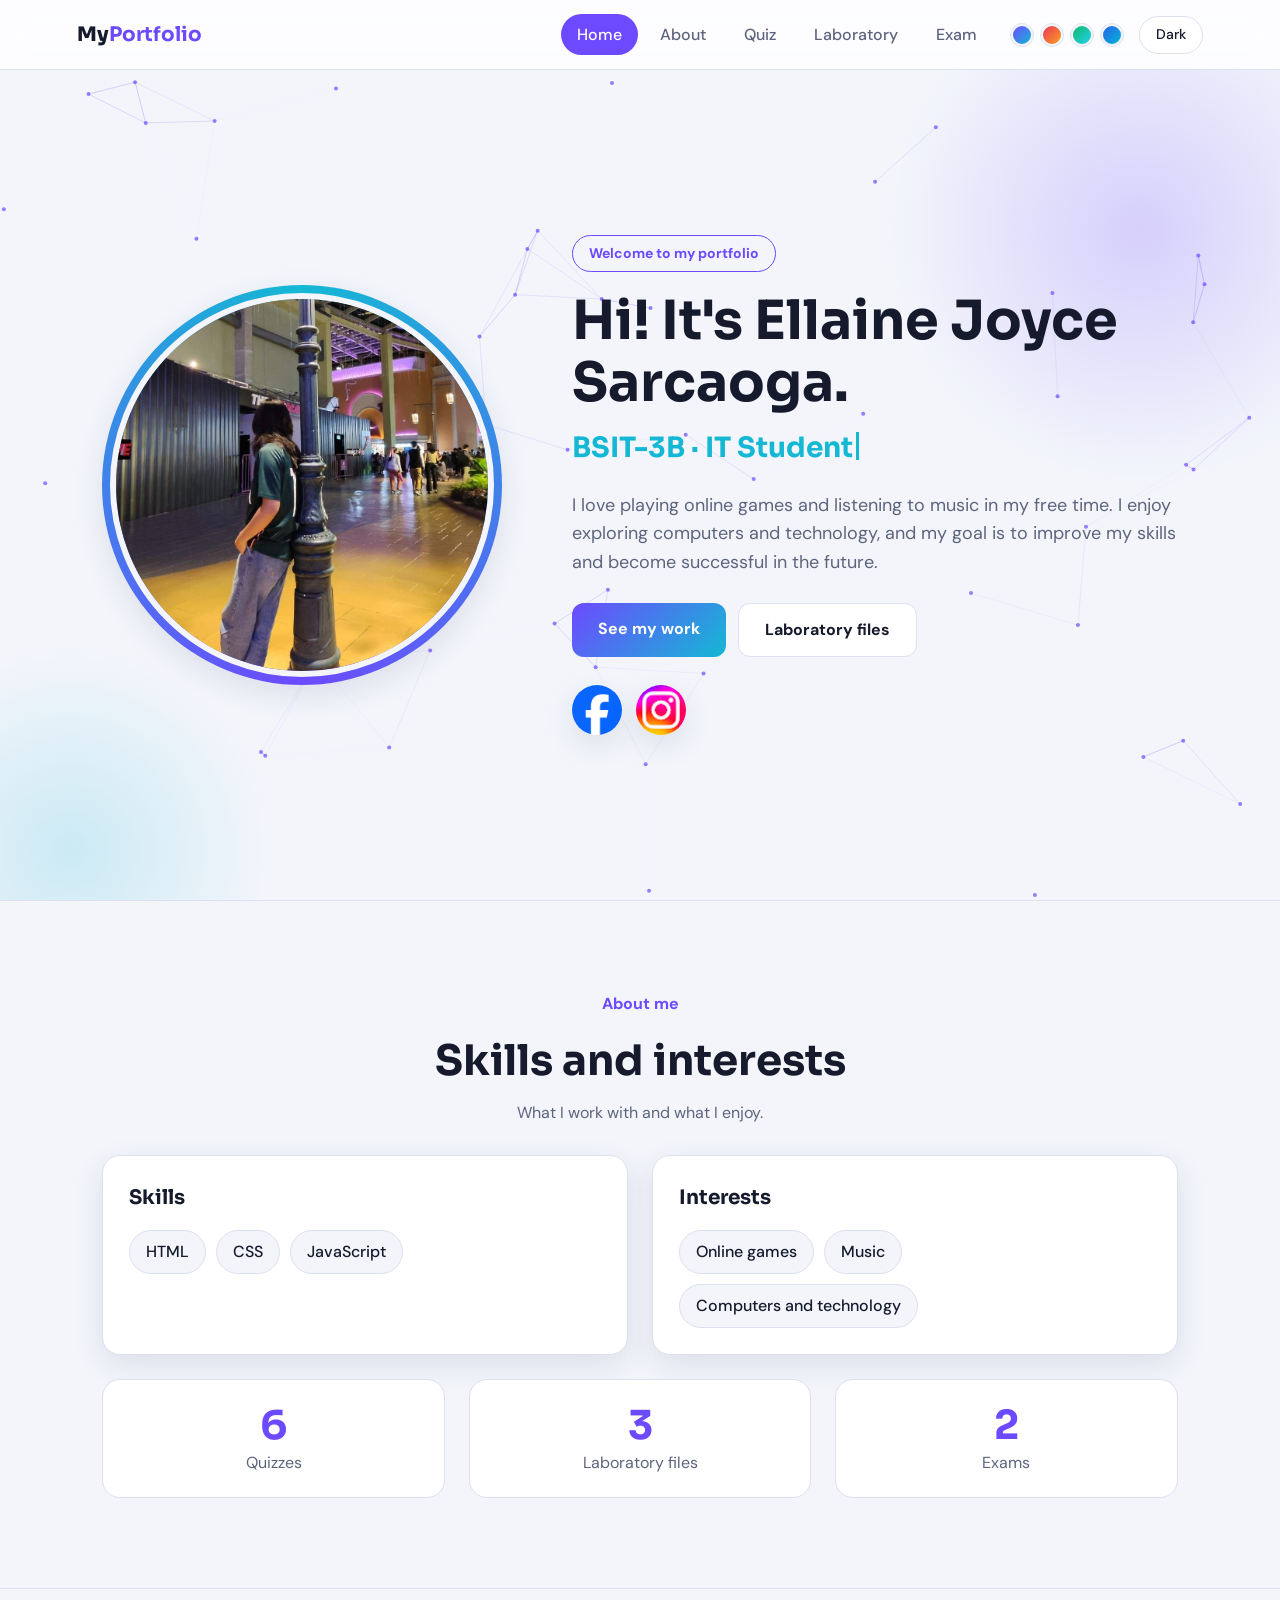
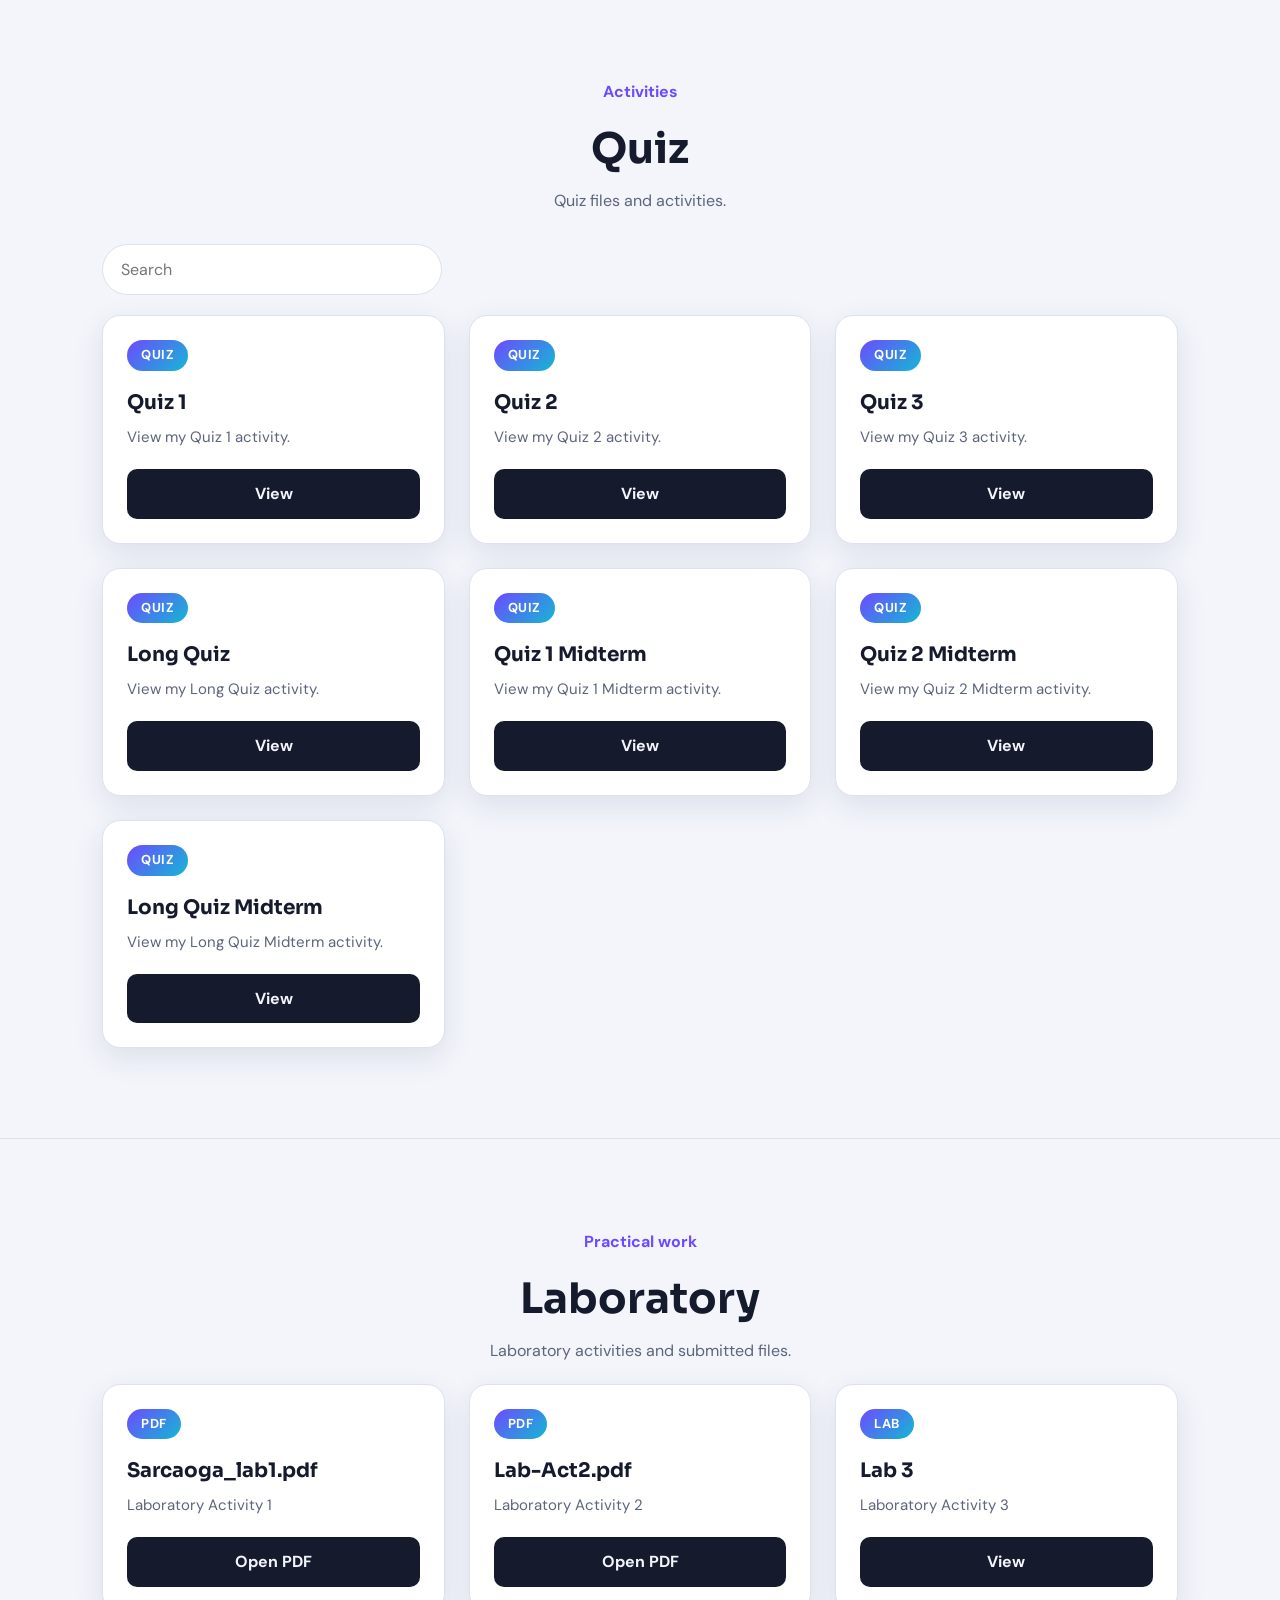
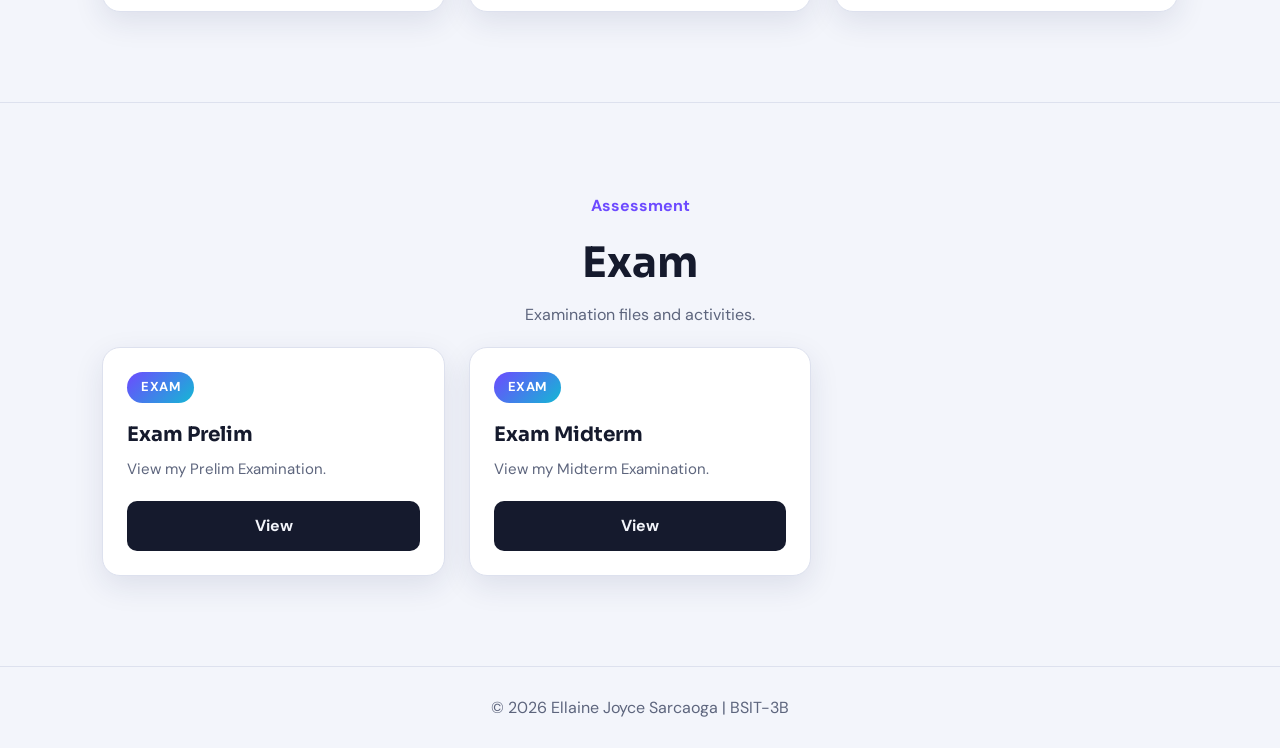
==== commit 1770b515: "Update print statement from 'Hello' to 'Goodbye'" ====
--- a/index.html
+++ b/index.html
@@ -4,291 +4,662 @@
     <meta charset="UTF-8">
     <meta name="viewport" content="width=device-width, initial-scale=1.0">
     <title>Ellaine Joyce Sarcaoga | My Portfolio</title>
-    <link rel="stylesheet" href="style.css">
+    <style>
+@import url("https://fonts.googleapis.com/css2?family=DM+Sans:wght@400;500;700&family=Sora:wght@600;700;800&display=swap");
+
+:root {
+    --bg: #f3f5fb;
+    --panel: #ffffff;
+    --ink: #151a2d;
+    --muted: #5d657d;
+    --line: #dde1ee;
+    --accent: #6d4aff;
+    --accent-2: #14b8d4;
+    --bar: rgba(255, 255, 255, 0.82);
+    --shadow: 0 10px 30px rgba(30, 40, 90, 0.10);
+}
+[data-theme="dark"] {
+    --bg: #0e1120;
+    --panel: #171b2f;
+    --ink: #eef0fa;
+    --muted: #9aa3c0;
+    --line: #272d48;
+    --accent: #8f78ff;
+    --accent-2: #3ddcf5;
+    --bar: rgba(14, 17, 32, 0.82);
+    --shadow: 0 10px 30px rgba(0, 0, 0, 0.45);
+}
+
+* { margin: 0; padding: 0; box-sizing: border-box; }
+html { scroll-behavior: smooth; scroll-padding-top: 80px; }
+body { font-family: "DM Sans", system-ui, sans-serif; background: var(--bg); color: var(--ink); line-height: 1.6; transition: background .3s, color .3s; }
+h1, h2, .logo { font-family: "Sora", "DM Sans", sans-serif; }
+:focus-visible { outline: 3px solid var(--accent-2); outline-offset: 3px; }
+
+#progress { position: fixed; top: 0; left: 0; height: 4px; width: 0; z-index: 3000; background: linear-gradient(90deg, var(--accent), var(--accent-2)); }
+
+header { position: sticky; top: 0; z-index: 1000; min-height: 70px; padding: 0 6%; display: flex; align-items: center; justify-content: space-between; background: var(--bar); backdrop-filter: blur(14px); border-bottom: 1px solid var(--line); }
+.logo { font-size: 20px; font-weight: 800; }
+.logo b { color: var(--accent); }
+nav { display: flex; align-items: center; gap: 6px; }
+nav a { color: var(--muted); text-decoration: none; font-weight: 500; padding: 8px 16px; border-radius: 999px; transition: .25s; }
+nav a:hover { color: var(--ink); }
+nav a.active { background: var(--accent); color: #fff; }
+#themeToggle { margin-left: 10px; height: 38px; padding: 0 16px; border-radius: 999px; border: 1px solid var(--line); background: var(--panel); color: var(--ink); font: inherit; font-weight: 500; font-size: 14px; cursor: pointer; transition: .25s; }
+#themeToggle:hover { border-color: var(--accent); }
+
+.home-section { min-height: calc(100vh - 70px); display: flex; align-items: center; padding: 60px 8%; position: relative; overflow: hidden; }
+.home-section::before { content: ""; position: absolute; width: 520px; height: 520px; right: -120px; top: -100px; border-radius: 50%; background: radial-gradient(circle, var(--accent) 0%, transparent 68%); opacity: .22; }
+.home-section::after { content: ""; position: absolute; width: 420px; height: 420px; left: -140px; bottom: -160px; border-radius: 50%; background: radial-gradient(circle, var(--accent-2) 0%, transparent 68%); opacity: .18; }
+.profile-container { position: relative; z-index: 1; width: 100%; display: flex; align-items: center; gap: 70px; }
+.profile-image { width: 400px; height: 400px; flex-shrink: 0; border-radius: 50%; padding: 8px; background: conic-gradient(from 180deg, var(--accent), var(--accent-2), var(--accent)); box-shadow: var(--shadow); animation: spin-in 1s cubic-bezier(.2, .8, .2, 1) both; }
+.profile-image img { width: 100%; height: 100%; border-radius: 50%; object-fit: cover; border: 6px solid var(--bg); display: block; }
+@keyframes spin-in { from { opacity: 0; transform: rotate(-25deg) scale(.85); } to { opacity: 1; transform: none; } }
+
+.intro { max-width: 680px; }
+.home-badge { display: inline-block; padding: 6px 16px; margin-bottom: 18px; border-radius: 999px; border: 1px solid var(--accent); color: var(--accent); font-weight: 700; font-size: 14px; }
+.intro h1 { font-size: clamp(34px, 5vw, 54px); line-height: 1.15; margin-bottom: 12px; }
+.intro h2 { font-size: clamp(20px, 2.6vw, 28px); color: var(--accent-2); margin-bottom: 20px; min-height: 1.4em; }
+.cursor { display: inline-block; width: 3px; height: 1em; margin-left: 3px; vertical-align: -0.12em; background: var(--accent-2); animation: blink 1s steps(2) infinite; }
+@keyframes blink { 50% { opacity: 0; } }
+.intro p { font-size: 18px; color: var(--muted); }
+.hero-actions { display: flex; flex-wrap: wrap; gap: 12px; margin-top: 26px; }
+.btn { display: inline-block; padding: 13px 26px; border-radius: 12px; font-weight: 700; text-decoration: none; transition: .25s; }
+.btn-primary { background: linear-gradient(135deg, var(--accent), var(--accent-2)); color: #fff; }
+.btn-ghost { border: 1px solid var(--line); color: var(--ink); background: var(--panel); }
+.btn:hover { transform: translateY(-3px); box-shadow: var(--shadow); }
+
+.social-icons { display: flex; gap: 14px; margin-top: 28px; }
+.social-icons a { width: 50px; height: 50px; border-radius: 50%; overflow: hidden; background: #fff; box-shadow: var(--shadow); transition: .25s; }
+.social-icons a:hover { transform: translateY(-5px); }
+.social-icons img { width: 100%; height: 100%; object-fit: cover; display: block; }
+
+.file-section { padding: 90px 8%; border-top: 1px solid var(--line); }
+.section-header { text-align: center; margin-bottom: 18px; }
+.section-header h1 { font-size: clamp(30px, 4vw, 42px); margin-bottom: 6px; }
+.section-header p { color: var(--muted); }
+.section-badge { display: inline-block; margin-bottom: 10px; font-weight: 700; color: var(--accent); }
+
+.toolbar { max-width: 1100px; margin: 30px auto 0; display: flex; flex-wrap: wrap; gap: 10px; align-items: center; justify-content: space-between; }
+.search { flex: 1 1 240px; max-width: 340px; padding: 12px 18px; border-radius: 999px; border: 1px solid var(--line); background: var(--panel); color: var(--ink); font: inherit; }
+.search:focus { outline: none; border-color: var(--accent); }
+.count { color: var(--muted); font-size: 14px; }
+
+.activity-grid { max-width: 1100px; margin: 20px auto 0; display: grid; grid-template-columns: repeat(auto-fill, minmax(260px, 1fr)); gap: 24px; }
+.activity-card { display: flex; flex-direction: column; background: var(--panel); border: 1px solid var(--line); border-radius: 18px; padding: 24px; box-shadow: var(--shadow); transition: transform .3s, border-color .3s; }
+.activity-card:hover { transform: translateY(-6px); border-color: var(--accent); }
+.card-icon { display: inline-block; align-self: flex-start; padding: 5px 14px; border-radius: 999px; margin-bottom: 16px; font-size: 13px; font-weight: 700; letter-spacing: .5px; color: #fff; background: linear-gradient(135deg, var(--accent), var(--accent-2)); }
+.activity-card h2 { font-size: 20px; margin-bottom: 6px; }
+.activity-card p { color: var(--muted); font-size: 15px; margin-bottom: 20px; flex: 1; }
+.design-button { border: none; width: 100%; padding: 12px; border-radius: 10px; font: inherit; font-weight: 700; cursor: pointer; background: var(--ink); color: var(--bg); transition: .25s; }
+.design-button:hover { background: var(--accent); color: #fff; }
+.empty { grid-column: 1 / -1; text-align: center; color: var(--muted); padding: 30px; }
+
+.file-list { max-width: 1100px; margin: 24px auto 0; display: flex; flex-direction: column; gap: 12px; }
+.file-card { display: flex; align-items: center; justify-content: space-between; gap: 16px; padding: 16px 20px; background: var(--panel); border: 1px solid var(--line); border-left: 5px solid var(--accent); border-radius: 12px; }
+.file-information { display: flex; align-items: center; gap: 14px; min-width: 0; }
+.file-icon { width: 50px; height: 50px; flex-shrink: 0; border-radius: 10px; display: grid; place-items: center; background: var(--accent); color: #fff; font-size: 13px; font-weight: 700; }
+.file-name { font-weight: 700; word-break: break-word; }
+.file-size { font-size: 13px; color: var(--muted); }
+.file-actions { display: flex; gap: 8px; }
+.view-button, .delete-button { border: none; padding: 9px 16px; border-radius: 8px; font: inherit; font-weight: 700; cursor: pointer; color: #fff; }
+.view-button { background: var(--accent); }
+.delete-button { background: #e5484d; }
+
+.modal { display: none; position: fixed; inset: 0; z-index: 2000; padding: 24px; align-items: center; justify-content: center; background: rgba(5, 7, 16, 0.82); backdrop-filter: blur(4px); }
+.modal-content { width: 95%; height: 95%; max-width: 1200px; display: flex; flex-direction: column; overflow: hidden; border-radius: 16px; background: var(--panel); animation: pop .25s ease both; }
+@keyframes pop { from { opacity: 0; transform: scale(.96); } to { opacity: 1; transform: none; } }
+.modal-header { min-height: 60px; padding: 0 20px; display: flex; align-items: center; justify-content: space-between; gap: 12px; background: var(--ink); color: var(--bg); }
+.modal-header h2 { font-size: 18px; }
+.close-button { width: 38px; height: 38px; border: none; border-radius: 50%; font-size: 26px; cursor: pointer; background: var(--bg); color: var(--ink); }
+.preview-container { flex: 1; min-height: 0; padding: 14px; overflow: auto; display: flex; justify-content: center; align-items: center; background: var(--bg); }
+.preview-container img { max-width: 100%; max-height: 100%; object-fit: contain; border-radius: 8px; cursor: zoom-in; transition: transform .25s; }
+.preview-container img.zoomed { max-width: none; max-height: none; width: 160%; cursor: zoom-out; align-self: flex-start; }
+.preview-container iframe { width: 100%; height: 100%; min-height: 60vh; border: none; background: #fff; }
+.unsupported-preview { text-align: center; padding: 40px; }
+.open-file-button { display: inline-block; margin-top: 14px; padding: 12px 22px; border-radius: 8px; background: var(--accent); color: #fff; text-decoration: none; font-weight: 700; }
+
+#toTop { position: fixed; right: 24px; bottom: 24px; width: 46px; height: 46px; border: none; border-radius: 50%; font-size: 20px; cursor: pointer; color: #fff; background: var(--accent); box-shadow: var(--shadow); opacity: 0; pointer-events: none; transform: translateY(10px); transition: .3s; z-index: 900; }
+#toTop.show { opacity: 1; pointer-events: auto; transform: none; }
+
+footer { padding: 28px; text-align: center; color: var(--muted); border-top: 1px solid var(--line); }
+
+@media (max-width: 900px) {
+    .profile-container { flex-direction: column; text-align: center; gap: 36px; }
+    .profile-image { width: 280px; height: 280px; }
+    .hero-actions, .social-icons { justify-content: center; }
+}
+@media (max-width: 720px) {
+    header { flex-direction: column; padding: 12px 4%; gap: 8px; }
+    nav { flex-wrap: wrap; justify-content: center; }
+    .file-section { padding: 70px 5%; }
+    .file-card { flex-direction: column; align-items: stretch; }
+    .file-actions > * { flex: 1; }
+    .toolbar { justify-content: center; }
+}
+@media (prefers-reduced-motion: reduce) {
+    *, *::before, *::after { animation: none !important; transition: none !important; scroll-behavior: auto !important; }
+}
+
+
+.modal-header { flex-wrap: wrap; padding-top: 8px; padding-bottom: 8px; }
+.modal-tools { display: flex; flex-wrap: wrap; gap: 8px; margin-left: auto; }
+.tool-btn { padding: 7px 14px; border: 1px solid rgba(255, 255, 255, .35); border-radius: 8px; background: transparent; color: var(--bg); font: inherit; font-size: 14px; text-decoration: none; cursor: pointer; }
+.tool-btn:hover:not(:disabled) { background: var(--accent); border-color: var(--accent); color: #fff; }
+.tool-btn:disabled { opacity: .35; cursor: default; }
+
+.about-grid { max-width: 1100px; margin: 30px auto 0; display: grid; grid-template-columns: repeat(auto-fit, minmax(280px, 1fr)); gap: 24px; }
+.about-card { background: var(--panel); border: 1px solid var(--line); border-radius: 18px; padding: 26px; box-shadow: var(--shadow); }
+.about-card h2 { font-size: 20px; margin-bottom: 16px; }
+.chips { display: flex; flex-wrap: wrap; gap: 10px; }
+.chips span { padding: 8px 16px; border-radius: 999px; border: 1px solid var(--line); background: var(--bg); font-weight: 500; }
+
+#bgCanvas { position: absolute; inset: 0; width: 100%; height: 100%; pointer-events: none; }
+
+.swatches { display: flex; gap: 8px; margin-left: 12px; }
+.swatches button { width: 22px; height: 22px; border-radius: 50%; border: 2px solid var(--bg); outline: 1px solid var(--line); cursor: pointer; transition: transform .2s; }
+.swatches button:hover { transform: scale(1.25); }
+
+.activity-card { position: relative; overflow: hidden; }
+.activity-card::after { content: ""; position: absolute; inset: 0; pointer-events: none; opacity: 0; transition: opacity .3s; background: radial-gradient(260px circle at var(--mx, 50%) var(--my, 50%), color-mix(in srgb, var(--accent) 24%, transparent), transparent 70%); }
+.activity-card:hover::after { opacity: 1; }
+
+.stats { max-width: 1100px; margin: 24px auto 0; display: grid; grid-template-columns: repeat(3, 1fr); gap: 24px; }
+.stats div { background: var(--panel); border: 1px solid var(--line); border-radius: 18px; padding: 22px; text-align: center; }
+.stats b { display: block; font-family: "Sora", sans-serif; font-size: 40px; color: var(--accent); line-height: 1.2; }
+.stats span { color: var(--muted); }
+
+
+.toast { position: fixed; left: 50%; bottom: 30px; transform: translateX(-50%); z-index: 3500; padding: 12px 22px; border-radius: 999px; background: var(--ink); color: var(--bg); font-weight: 700; box-shadow: var(--shadow); }
+
+@media (max-width: 720px) { .stats { grid-template-columns: 1fr; } }
+
+</style>
 </head>
 <body>
-
-    <header>
-        <div class="logo">MY PORTFOLIO</div>
-        <nav>
-            <a href="#home">HOME</a>
-            <a href="#quiz">QUIZ</a>
-            <a href="#laboratory">LABORATORY</a>
-            <a href="#exam">EXAM</a>
-        </nav>
-    </header>
-
-    <!-- HOME -->
-    <section id="home" class="home-section">
-        <div class="profile-container">
-            <div class="profile-image">
-                <img src="Profile.jpg" alt="Ellaine Joyce Sarcaoga">
+<div id="progress"></div>
+
+<header>
+    <div class="logo">My<b>Portfolio</b></div>
+    <nav>
+        <a href="#home">Home</a>
+        <a href="#about">About</a>
+        <a href="#quiz">Quiz</a>
+        <a href="#laboratory">Laboratory</a>
+        <a href="#exam">Exam</a>
+        <div class="swatches" id="swatches" role="group" aria-label="Accent color">
+            <button type="button" data-a="#6d4aff" data-b="#14b8d4" aria-label="Violet" style="background:linear-gradient(135deg,#6d4aff,#14b8d4)"></button>
+            <button type="button" data-a="#e5365b" data-b="#ff9f1c" aria-label="Crimson" style="background:linear-gradient(135deg,#e5365b,#ff9f1c)"></button>
+            <button type="button" data-a="#12b76a" data-b="#22d3ee" aria-label="Green" style="background:linear-gradient(135deg,#12b76a,#22d3ee)"></button>
+            <button type="button" data-a="#2563eb" data-b="#06b6d4" aria-label="Blue" style="background:linear-gradient(135deg,#2563eb,#06b6d4)"></button>
+        </div>
+        <button type="button" id="themeToggle" aria-label="Toggle dark mode">Dark</button>
+    </nav>
+</header>
+
+<section id="home" class="home-section">
+    <canvas id="bgCanvas" aria-hidden="true"></canvas>
+    <div class="profile-container">
+        <div class="profile-image">
+            <img src="Profile.jpg" alt="Ellaine Joyce Sarcaoga">
+        </div>
+        <div class="intro">
+            <span class="home-badge">Welcome to my portfolio</span>
+            <h1>Hi! It's Ellaine Joyce Sarcaoga.</h1>
+            <h2>BSIT-3B · <span id="typed"></span><span class="cursor"></span></h2>
+            <p>
+                I love playing online games and listening to music in my free time.
+                I enjoy exploring computers and technology, and my goal is to improve
+                my skills and become successful in the future.
+            </p>
+            <div class="hero-actions">
+                <a class="btn btn-primary" href="#quiz">See my work</a>
+                <a class="btn btn-ghost" href="#laboratory">Laboratory files</a>
             </div>
-
-            <div class="intro">
-                <span class="home-badge">WELCOME TO MY PORTFOLIO</span>
-                <h1>Hi! It's Ellaine Joyce Sarcaoga.</h1>
-                <h2>BSIT-3B</h2>
-                <p>
-                    I'm Ellaine Joyce Sarcaoga, a BSIT-3B student.
-                    I love playing online games and listening to music
-                    during my free time. I enjoy exploring computers and
-                    technology, and my goal is to improve my skills and
-                    become successful in the future.
-                </p>
-
-                <div class="social-icons">
-                    <a href="#" title="Facebook">
-                        <img src="fb logo.webp" alt="Facebook">
-                    </a>
-                    <a href="#" title="Instagram">
-                        <img src="insta.webp" alt="Instagram">
-                    </a>
-                </div>
+            <div class="social-icons">
+                <a href="#" title="Facebook"><img src="fb logo.webp" alt="Facebook"></a>
+                <a href="#" title="Instagram"><img src="insta.webp" alt="Instagram"></a>
             </div>
         </div>
-    </section>
-
-    <!-- QUIZ -->
-    <section id="quiz" class="file-section quiz-section">
-        <div class="section-header">
-            <span class="section-badge">📚 ACTIVITIES</span>
-            <h1>QUIZ</h1>
-            <p>Quiz files and activities.</p>
+    </div>
+</section>
+
+<section id="about" class="file-section">
+    <div class="section-header">
+        <span class="section-badge">About me</span>
+        <h1>Skills and interests</h1>
+        <p>What I work with and what I enjoy.</p>
+    </div>
+    <div class="about-grid">
+        <div class="about-card">
+            <h2>Skills</h2>
+            <div class="chips">
+                <span>HTML</span>
+                <span>CSS</span>
+                <span>JavaScript</span>
+            </div>
         </div>
-
-        <div class="activity-grid">
-
-            <article class="activity-card">
-                <div class="card-top">
-                    <div class="card-icon">📝</div>
-                    <span>QUIZ 1</span>
-                </div>
-                <div class="activity-content">
-                    <h2>Quiz 1</h2>
-                    <p>View my Quiz 1 activity.</p>
-                    <button type="button" class="design-button"
-                        onclick="openDefaultImage('Quiz 1.png', 'Quiz 1')">
-                        VIEW QUIZ
-                    </button>
-                </div>
-            </article>
-
-            <article class="activity-card">
-                <div class="card-top">
-                    <div class="card-icon">📝</div>
-                    <span>QUIZ 2</span>
-                </div>
-                <div class="activity-content">
-                    <h2>Quiz 2</h2>
-                    <p>View my Quiz 2 activity.</p>
-                    <button type="button" class="design-button"
-                        onclick="openDefaultImage('quiz2.jpg', 'Quiz 2')">
-                        VIEW QUIZ
-                    </button>
-                </div>
-            </article>
-
-            <article class="activity-card">
-                <div class="card-top">
-                    <div class="card-icon">📝</div>
-                    <span>QUIZ 3</span>
-                </div>
-                <div class="activity-content">
-                    <h2>Quiz 3</h2>
-                    <p>View my Quiz 3 activity.</p>
-                    <button type="button" class="design-button"
-                        onclick="openDefaultImage('quiz3.jpg', 'Quiz 3')">
-                        VIEW QUIZ
-                    </button>
-                </div>
-            </article>
-
-            <article class="activity-card">
-                <div class="card-top">
-                    <div class="card-icon">📝</div>
-                    <span>LONG QUIZ</span>
-                </div>
-                <div class="activity-content">
-                    <h2>Long Quiz</h2>
-                    <p>View my Long Quiz activity.</p>
-                    <button type="button" class="design-button"
-                        onclick="openDefaultImage('longquiz.jpg', 'Long Quiz')">
-                        VIEW LONG QUIZ
-                    </button>
-                </div>
-            </article>
-
-            <article class="activity-card">
-                <div class="card-top">
-                    <div class="card-icon">📝</div>
-                    <span>MIDTERM</span>
-                </div>
-                <div class="activity-content">
-                    <h2>Quiz 1 Midterm</h2>
-                    <p>View my Quiz 1 Midterm activity.</p>
-                    <button type="button" class="design-button"
-                        onclick="openDefaultImage('quiz 1 midterm.png', 'Quiz 1 Midterm')">
-                        VIEW QUIZ
-                    </button>
-                </div>
-            </article>
-
-            <article class="activity-card">
-                <div class="card-top">
-                    <div class="card-icon">📝</div>
-                    <span>MIDTERM</span>
-                </div>
-                <div class="activity-content">
-                    <h2>Quiz 2 Midterm</h2>
-                    <p>View my Quiz 2 Midterm activity.</p>
-                    <button type="button" class="design-button"
-                        onclick="openDefaultImage('quiz 2 midterm.png', 'Quiz 2 Midterm')">
-                        VIEW QUIZ
-                    </button>
-                </div>
-            </article>
-
-            <article class="activity-card">
-                <div class="card-top">
-                    <div class="card-icon">📝</div>
-                    <span>MIDTERM</span>
-                </div>
-                <div class="activity-content">
-                    <h2>Long Quiz Midterm</h2>
-                    <p>View my Long Quiz Midterm activity.</p>
-                    <button type="button" class="design-button"
-                        onclick="openDefaultImage('long quiz midterm.png', 'Long Quiz Midterm')">
-                        VIEW LONG QUIZ
-                    </button>
-                </div>
-            </article>
-
+        <div class="about-card">
+            <h2>Interests</h2>
+            <div class="chips">
+                <span>Online games</span>
+                <span>Music</span>
+                <span>Computers and technology</span>
+            </div>
         </div>
-    </section>
-
-    <!-- LABORATORY -->
-    <section id="laboratory" class="file-section laboratory-section">
-        <div class="section-header">
-            <span class="section-badge">💻 PRACTICAL WORK</span>
-            <h1>LABORATORY</h1>
-            <p>Laboratory activities and submitted files.</p>
+    </div>
+    <div class="stats">
+        <div><b data-count="#quizGrid">0</b><span>Quizzes</span></div>
+        <div><b data-count="#labGrid">0</b><span>Laboratory files</span></div>
+        <div><b data-count="#examGrid">0</b><span>Exams</span></div>
+    </div>
+</section>
+
+<section id="quiz" class="file-section">
+    <div class="section-header">
+        <span class="section-badge">Activities</span>
+        <h1>Quiz</h1>
+        <p>Quiz files and activities.</p>
+    </div>
+    <div class="toolbar">
+        <input class="search" type="search" id="quizSearch" placeholder="Search" aria-label="Search">
+    </div>
+    <div class="activity-grid" id="quizGrid">
+        <article class="activity-card">
+            <div class="card-icon">QUIZ</div>
+            <h2>Quiz 1</h2>
+            <p>View my Quiz 1 activity.</p>
+            <button type="button" class="design-button" onclick="openDefaultImage('Quiz 1.png', 'Quiz 1')">View</button>
+        </article>
+        <article class="activity-card">
+            <div class="card-icon">QUIZ</div>
+            <h2>Quiz 2</h2>
+            <p>View my Quiz 2 activity.</p>
+            <button type="button" class="design-button" onclick="openDefaultImage('quiz2.jpg', 'Quiz 2')">View</button>
+        </article>
+        <article class="activity-card">
+            <div class="card-icon">QUIZ</div>
+            <h2>Quiz 3</h2>
+            <p>View my Quiz 3 activity.</p>
+            <button type="button" class="design-button" onclick="openDefaultImage('quiz3.jpg', 'Quiz 3')">View</button>
+        </article>
+        <article class="activity-card">
+            <div class="card-icon">QUIZ</div>
+            <h2>Long Quiz</h2>
+            <p>View my Long Quiz activity.</p>
+            <button type="button" class="design-button" onclick="openDefaultImage('longquiz.jpg', 'Long Quiz')">View</button>
+        </article>
+        <article class="activity-card">
+            <div class="card-icon">QUIZ</div>
+            <h2>Quiz 1 Midterm</h2>
+            <p>View my Quiz 1 Midterm activity.</p>
+            <button type="button" class="design-button" onclick="openDefaultImage('quiz 1 midterm.png', 'Quiz 1 Midterm')">View</button>
+        </article>
+        <article class="activity-card">
+            <div class="card-icon">QUIZ</div>
+            <h2>Quiz 2 Midterm</h2>
+            <p>View my Quiz 2 Midterm activity.</p>
+            <button type="button" class="design-button" onclick="openDefaultImage('quiz 2 midterm.png', 'Quiz 2 Midterm')">View</button>
+        </article>
+        <article class="activity-card">
+            <div class="card-icon">QUIZ</div>
+            <h2>Long Quiz Midterm</h2>
+            <p>View my Long Quiz Midterm activity.</p>
+            <button type="button" class="design-button" onclick="openDefaultImage('long quiz midterm.png', 'Long Quiz Midterm')">View</button>
+        </article>
+    </div>
+</section>
+
+<section id="laboratory" class="file-section">
+    <div class="section-header">
+        <span class="section-badge">Practical work</span>
+        <h1>Laboratory</h1>
+        <p>Laboratory activities and submitted files.</p>
+    </div>
+    <div class="activity-grid" id="labGrid">
+        <article class="activity-card">
+            <div class="card-icon">PDF</div>
+            <h2>Sarcaoga_lab1.pdf</h2>
+            <p>Laboratory Activity 1</p>
+            <button type="button" class="design-button" onclick="openDefaultPDF('Sarcaoga_lab1.pdf')">Open PDF</button>
+        </article>
+        <article class="activity-card">
+            <div class="card-icon">PDF</div>
+            <h2>Lab-Act2.pdf</h2>
+            <p>Laboratory Activity 2</p>
+            <button type="button" class="design-button" onclick="openDefaultPDF('Lab-Act2.pdf')">Open PDF</button>
+        </article>
+        <article class="activity-card">
+            <div class="card-icon">LAB</div>
+            <h2>Lab 3</h2>
+            <p>Laboratory Activity 3</p>
+            <button type="button" class="design-button" onclick="openDefaultImage('lab3.png', 'Lab 3')">View</button>
+        </article>
+    </div>
+</section>
+
+<section id="exam" class="file-section">
+    <div class="section-header">
+        <span class="section-badge">Assessment</span>
+        <h1>Exam</h1>
+        <p>Examination files and activities.</p>
+    </div>
+    <div class="activity-grid" id="examGrid">
+        <article class="activity-card">
+            <div class="card-icon">EXAM</div>
+            <h2>Exam Prelim</h2>
+            <p>View my Prelim Examination.</p>
+            <button type="button" class="design-button" onclick="openDefaultImage('exam prelim.png', 'Exam Prelim')">View</button>
+        </article>
+        <article class="activity-card">
+            <div class="card-icon">EXAM</div>
+            <h2>Exam Midterm</h2>
+            <p>View my Midterm Examination.</p>
+            <button type="button" class="design-button" onclick="openDefaultImage('exam midterm.png', 'Exam Midterm')">View</button>
+        </article>
+    </div>
+</section>
+
+<footer>
+    <p>© 2026 Ellaine Joyce Sarcaoga | BSIT-3B</p>
+</footer>
+
+<button type="button" id="toTop" aria-label="Back to top">↑</button>
+
+<div id="viewModal" class="modal">
+    <div class="modal-content">
+        <div class="modal-header">
+            <h2 id="modalTitle">File Preview</h2>
+            <button type="button" class="close-button" onclick="closeModal()" aria-label="Close">×</button>
         </div>
-
-        <div class="activity-grid laboratory-grid">
-
-            <article class="activity-card">
-                <div class="card-top">
-                    <div class="card-icon">📄</div>
-                    <span>LAB ACTIVITY 1</span>
-                </div>
-                <div class="activity-content">
-                    <h2>Sarcaoga_lab1.pdf</h2>
-                    <p>Laboratory Activity 1</p>
-                    <button type="button" class="design-button"
-                        onclick="openDefaultPDF('Sarcaoga_lab1.pdf')">
-                        VIEW PDF
-                    </button>
-                </div>
-            </article>
-
-            <article class="activity-card">
-                <div class="card-top">
-                    <div class="card-icon">📄</div>
-                    <span>LAB ACTIVITY 2</span>
-                </div>
-                <div class="activity-content">
-                    <h2>Lab-Act2.pdf</h2>
-                    <p>Laboratory Activity 2</p>
-                    <button type="button" class="design-button"
-                        onclick="openDefaultPDF('Lab-Act2.pdf')">
-                        VIEW PDF
-                    </button>
-                </div>
-            </article>
-
-            <article class="activity-card">
-                <div class="card-top">
-                    <div class="card-icon">📄</div>
-                    <span>LAB ACTIVITY 3</span>
-                </div>
-                <div class="activity-content">
-                    <h2>Lab 3</h2>
-                    <p>View my Lab activity.</p>
-                    <button type="button" class="design-button"
-                        onclick="openDefaultImage('lab3.png', 'Lab 3')">
-                        VIEW LAB
-                    </button>
-                </div>
-            </article>
-
-        </div>
-    </section>
-
-    <!-- EXAM -->
-    <section id="exam" class="file-section exam-section">
-        <div class="section-header">
-            <span class="section-badge">🎓 ASSESSMENT</span>
-            <h1>EXAM</h1>
-            <p>Examination files and activities.</p>
-        </div>
-
-        <div class="activity-grid">
-
-            <!-- PRELIM EXAM -->
-            <article class="activity-card">
-                <div class="card-top">
-                    <div class="card-icon">🎓</div>
-                    <span>PRELIM EXAM</span>
-                </div>
-                <div class="activity-content">
-                    <h2>Exam Prelim</h2>
-                    <p>View my Prelim Examination activity.</p>
-                    <button type="button" class="design-button"
-                        onclick="openDefaultImage('exam prelim.png', 'Exam Prelim')">
-                        VIEW EXAM
-                    </button>
-                </div>
-            </article>
-
-            <!-- MIDTERM EXAM - ADDED -->
-            <article class="activity-card">
-                <div class="card-top">
-                    <div class="card-icon">🎓</div>
-                    <span>MIDTERM EXAM</span>
-                </div>
-                <div class="activity-content">
-                    <h2>Exam Midterm</h2>
-                    <p>View my Midterm Examination activity.</p>
-                    <button type="button" class="design-button"
-                        onclick="openDefaultImage('exam midterm.png', 'Exam Midterm')">
-                        VIEW EXAM
-                    </button>
-                </div>
-            </article>
-
-        </div>
-    </section>
-
-    <!-- FOOTER -->
-    <footer>
-        <p>© 2026 Ellaine Joyce Sarcaoga | BSIT-3B</p>
-    </footer>
-
-    <!-- PREVIEW MODAL -->
-    <div id="viewModal" class="modal">
-        <div class="modal-content">
-            <div class="modal-header">
-                <h2 id="modalTitle">File Preview</h2>
-                <button type="button" class="close-button"
-                    onclick="closeModal()" aria-label="Close">
-                    ×
-                </button>
-            </div>
-            <div id="previewContainer" class="preview-container"></div>
-        </div>
-    </div>
-
-    <script src="script.js"></script>
+        <div id="previewContainer" class="preview-container"></div>
+    </div>
+</div>
+
+<script src="script.js"></script>
+<script>
+/* Quiz search */
+function setupSearch() {
+    const input = document.getElementById("quizSearch");
+    const cards = [...document.querySelectorAll("#quizGrid .activity-card")];
+    const update = () => {
+        const q = input.value.trim().toLowerCase();
+        cards.forEach(card => {
+            const match = card.querySelector("h2").textContent.toLowerCase().includes(q);
+            card.style.display = match ? "" : "none";
+        });
+    };
+    input.addEventListener("input", update);
+    update();
+}
+
+/* Dark / light mode (naaalala ang pinili mo) */
+function setupTheme() {
+    const btn = document.getElementById("themeToggle");
+    const apply = t => {
+        document.documentElement.dataset.theme = t;
+        btn.textContent = t === "dark" ? "Light" : "Dark";
+    };
+    let saved = null;
+    try { saved = localStorage.getItem("theme"); } catch (e) {}
+    apply(saved || (matchMedia("(prefers-color-scheme: dark)").matches ? "dark" : "light"));
+
+    btn.addEventListener("click", () => {
+        const next = document.documentElement.dataset.theme === "dark" ? "light" : "dark";
+        apply(next);
+        try { localStorage.setItem("theme", next); } catch (e) {}
+    });
+}
+
+/* Typing effect sa hero */
+function setupTyping() {
+    const el = document.getElementById("typed");
+    const words = ["IT Student", "Online Gamer", "Music Lover", "Tech Explorer"];
+    let w = 0, c = 0, deleting = false;
+
+    if (matchMedia("(prefers-reduced-motion: reduce)").matches) {
+        el.textContent = words.join(" · ");
+        return;
+    }
+    (function tick() {
+        const word = words[w];
+        c += deleting ? -1 : 1;
+        el.textContent = word.slice(0, c);
+        let delay = deleting ? 45 : 90;
+        if (!deleting && c === word.length) { deleting = true; delay = 1400; }
+        else if (deleting && c === 0) { deleting = false; w = (w + 1) % words.length; delay = 350; }
+        setTimeout(tick, delay);
+    })();
+}
+
+/* Progress bar, active nav link, back-to-top */
+function setupScroll() {
+    const bar = document.getElementById("progress");
+    const toTop = document.getElementById("toTop");
+    const links = [...document.querySelectorAll("nav a")];
+    const sections = links.map(a => document.querySelector(a.getAttribute("href")));
+
+    const onScroll = () => {
+        const max = document.documentElement.scrollHeight - innerHeight;
+        bar.style.width = (max > 0 ? (scrollY / max) * 100 : 0) + "%";
+        toTop.classList.toggle("show", scrollY > 500);
+
+        let current = 0;
+        sections.forEach((s, i) => { if (s && s.getBoundingClientRect().top <= 120) current = i; });
+        links.forEach((a, i) => a.classList.toggle("active", i === current));
+    };
+    addEventListener("scroll", onScroll, { passive: true });
+    toTop.addEventListener("click", () => scrollTo({ top: 0, behavior: "smooth" }));
+    onScroll();
+}
+
+/* Click ang larawan sa preview para mag-zoom */
+document.addEventListener("click", e => {
+    if (e.target.matches("#previewContainer img")) e.target.classList.toggle("zoomed");
+});
+
+document.addEventListener("DOMContentLoaded", () => {
+    setupSearch();
+    setupTheme();
+    setupTyping();
+    setupScroll();
+});
+
+/* Preview: Prev/Next, Open in new tab, Download */
+const ctx = { cards: [], i: -1 };
+document.addEventListener("click", e => {
+    const btn = e.target.closest(".design-button");
+    if (!btn) return;
+    const card = btn.closest(".activity-card");
+    ctx.cards = [...card.parentElement.querySelectorAll(".activity-card")]
+        .filter(c => c.style.display !== "none");
+    ctx.i = ctx.cards.indexOf(card);
+}, true);
+
+function step(n) {
+    const card = ctx.cards[ctx.i + n];
+    if (card) card.querySelector(".design-button").click();
+}
+
+const baseOpenPreview = openPreview;
+openPreview = function (title, type, source) {
+    baseOpenPreview(title, type, source);
+    const header = document.querySelector("#viewModal .modal-header");
+    if (!header) return;
+    const old = document.getElementById("modalTools");
+    if (old) old.remove();
+
+    const tools = document.createElement("div");
+    tools.id = "modalTools";
+    tools.className = "modal-tools";
+
+    const nav = (label, n) => {
+        const b = document.createElement("button");
+        b.type = "button";
+        b.className = "tool-btn";
+        b.textContent = label;
+        b.disabled = !ctx.cards[ctx.i + n];
+        b.onclick = () => step(n);
+        return b;
+    };
+    const link = (label, download) => {
+        const a = document.createElement("a");
+        a.className = "tool-btn";
+        a.href = source;
+        a.textContent = label;
+        if (download) a.download = decodeURIComponent(source.split("/").pop());
+        else { a.target = "_blank"; a.rel = "noopener noreferrer"; }
+        return a;
+    };
+    tools.append(nav("Prev", -1), nav("Next", 1), link("Open in new tab"), link("Download", true));
+    header.insertBefore(tools, header.querySelector(".close-button"));
+};
+
+document.addEventListener("keydown", e => {
+    if (document.getElementById("viewModal").style.display !== "flex") return;
+    if (e.key === "ArrowRight") step(1);
+    if (e.key === "ArrowLeft") step(-1);
+});
+
+</script>
+<script>
+(function () {
+    const root = document.documentElement;
+    const reduce = matchMedia("(prefers-reduced-motion: reduce)").matches;
+    const canHover = matchMedia("(hover: hover)").matches;
+
+    function toast(msg) {
+        const t = document.createElement("div");
+        t.className = "toast";
+        t.textContent = msg;
+        document.body.appendChild(t);
+        setTimeout(() => t.remove(), 2600);
+    }
+
+    /* 1. Accent color switcher */
+    function setAccent(a, b) {
+        root.style.setProperty("--accent", a);
+        root.style.setProperty("--accent-2", b);
+    }
+    let saved = null;
+    try { saved = JSON.parse(localStorage.getItem("accent")); } catch (e) {}
+    if (saved) setAccent(saved[0], saved[1]);
+    document.querySelectorAll("#swatches button").forEach(btn => {
+        btn.addEventListener("click", () => {
+            saved = [btn.dataset.a, btn.dataset.b];
+            setAccent(saved[0], saved[1]);
+            try { localStorage.setItem("accent", JSON.stringify(saved)); } catch (e) {}
+        });
+    });
+
+    /* 2. Network particles sa hero */
+    const cv = document.getElementById("bgCanvas");
+    if (cv && !reduce) {
+        const c = cv.getContext("2d");
+        const hero = cv.parentElement;
+        let w, h, pts = [], mouse = null;
+        const size = () => {
+            w = cv.width = cv.offsetWidth;
+            h = cv.height = cv.offsetHeight;
+            const n = Math.round(Math.min(70, (w * h) / 20000));
+            pts = Array.from({ length: n }, () => ({
+                x: Math.random() * w, y: Math.random() * h,
+                vx: (Math.random() - 0.5) * 0.5, vy: (Math.random() - 0.5) * 0.5
+            }));
+        };
+        size();
+        addEventListener("resize", size);
+        hero.addEventListener("mousemove", e => {
+            const r = cv.getBoundingClientRect();
+            mouse = { x: e.clientX - r.left, y: e.clientY - r.top };
+        });
+        hero.addEventListener("mouseleave", () => (mouse = null));
+
+        (function frame() {
+            if (scrollY < innerHeight) {
+                c.clearRect(0, 0, w, h);
+                const col = getComputedStyle(root).getPropertyValue("--accent").trim();
+                c.fillStyle = col;
+                c.strokeStyle = col;
+                pts.forEach(p => {
+                    p.x += p.vx; p.y += p.vy;
+                    if (p.x < 0 || p.x > w) p.vx *= -1;
+                    if (p.y < 0 || p.y > h) p.vy *= -1;
+                    c.globalAlpha = 0.7;
+                    c.beginPath(); c.arc(p.x, p.y, 2, 0, 6.283); c.fill();
+                });
+                const line = (a, b, max, k) => {
+                    const d = Math.hypot(a.x - b.x, a.y - b.y);
+                    if (d > max) return;
+                    c.globalAlpha = (1 - d / max) * k;
+                    c.beginPath(); c.moveTo(a.x, a.y); c.lineTo(b.x, b.y); c.stroke();
+                };
+                for (let i = 0; i < pts.length; i++) {
+                    for (let j = i + 1; j < pts.length; j++) line(pts[i], pts[j], 130, 0.35);
+                    if (mouse) line(pts[i], mouse, 170, 0.7);
+                }
+            }
+            requestAnimationFrame(frame);
+        })();
+    }
+
+    /* 4. Stats na kusang nagbibilang ng cards */
+    document.querySelectorAll("[data-count]").forEach(el => {
+        const total = document.querySelectorAll(el.dataset.count + " .activity-card").length;
+        const io = new IntersectionObserver(entries => {
+            if (!entries[0].isIntersecting) return;
+            io.disconnect();
+            if (reduce) { el.textContent = total; return; }
+            const start = performance.now();
+            (function tick(now) {
+                const k = Math.min((now - start) / 900, 1);
+                el.textContent = Math.round(total * k);
+                if (k < 1) requestAnimationFrame(tick);
+            })(start);
+        });
+        io.observe(el);
+    });
+
+    /* 5. Spotlight at 3D tilt sa cards */
+    if (canHover) {
+        document.querySelectorAll(".activity-card").forEach(card => {
+            card.addEventListener("mouseenter", () => { card.style.transition = "transform .1s, border-color .3s"; });
+            card.addEventListener("mousemove", e => {
+                const r = card.getBoundingClientRect();
+                const x = (e.clientX - r.left) / r.width;
+                const y = (e.clientY - r.top) / r.height;
+                card.style.setProperty("--mx", x * 100 + "%");
+                card.style.setProperty("--my", y * 100 + "%");
+                if (!reduce) card.style.transform =
+                    `perspective(800px) rotateX(${(0.5 - y) * 8}deg) rotateY(${(x - 0.5) * 8}deg) translateY(-6px)`;
+            });
+            card.addEventListener("mouseleave", () => { card.style.transform = ""; card.style.transition = ""; });
+        });
+    }
+
+    /* 6. Hidden: Konami code */
+    const seq = ["arrowup", "arrowup", "arrowdown", "arrowdown", "arrowleft", "arrowright", "arrowleft", "arrowright", "b", "a"];
+    let pos = 0;
+    document.addEventListener("keydown", e => {
+        if (e.target.tagName === "INPUT") return;
+        const k = e.key.toLowerCase();
+        pos = k === seq[pos] ? pos + 1 : (k === seq[0] ? 1 : 0);
+        if (pos < seq.length) return;
+        pos = 0;
+        toast("Rainbow mode unlocked");
+        let hue = 0;
+        const t = setInterval(() => {
+            hue = (hue + 6) % 360;
+            setAccent(`hsl(${hue} 85% 58%)`, `hsl(${(hue + 60) % 360} 85% 58%)`);
+        }, 50);
+        setTimeout(() => {
+            clearInterval(t);
+            if (saved) setAccent(saved[0], saved[1]);
+            else { root.style.removeProperty("--accent"); root.style.removeProperty("--accent-2"); }
+        }, 6000);
+    });
+})();
+
+</script>
 </body>
 </html>
